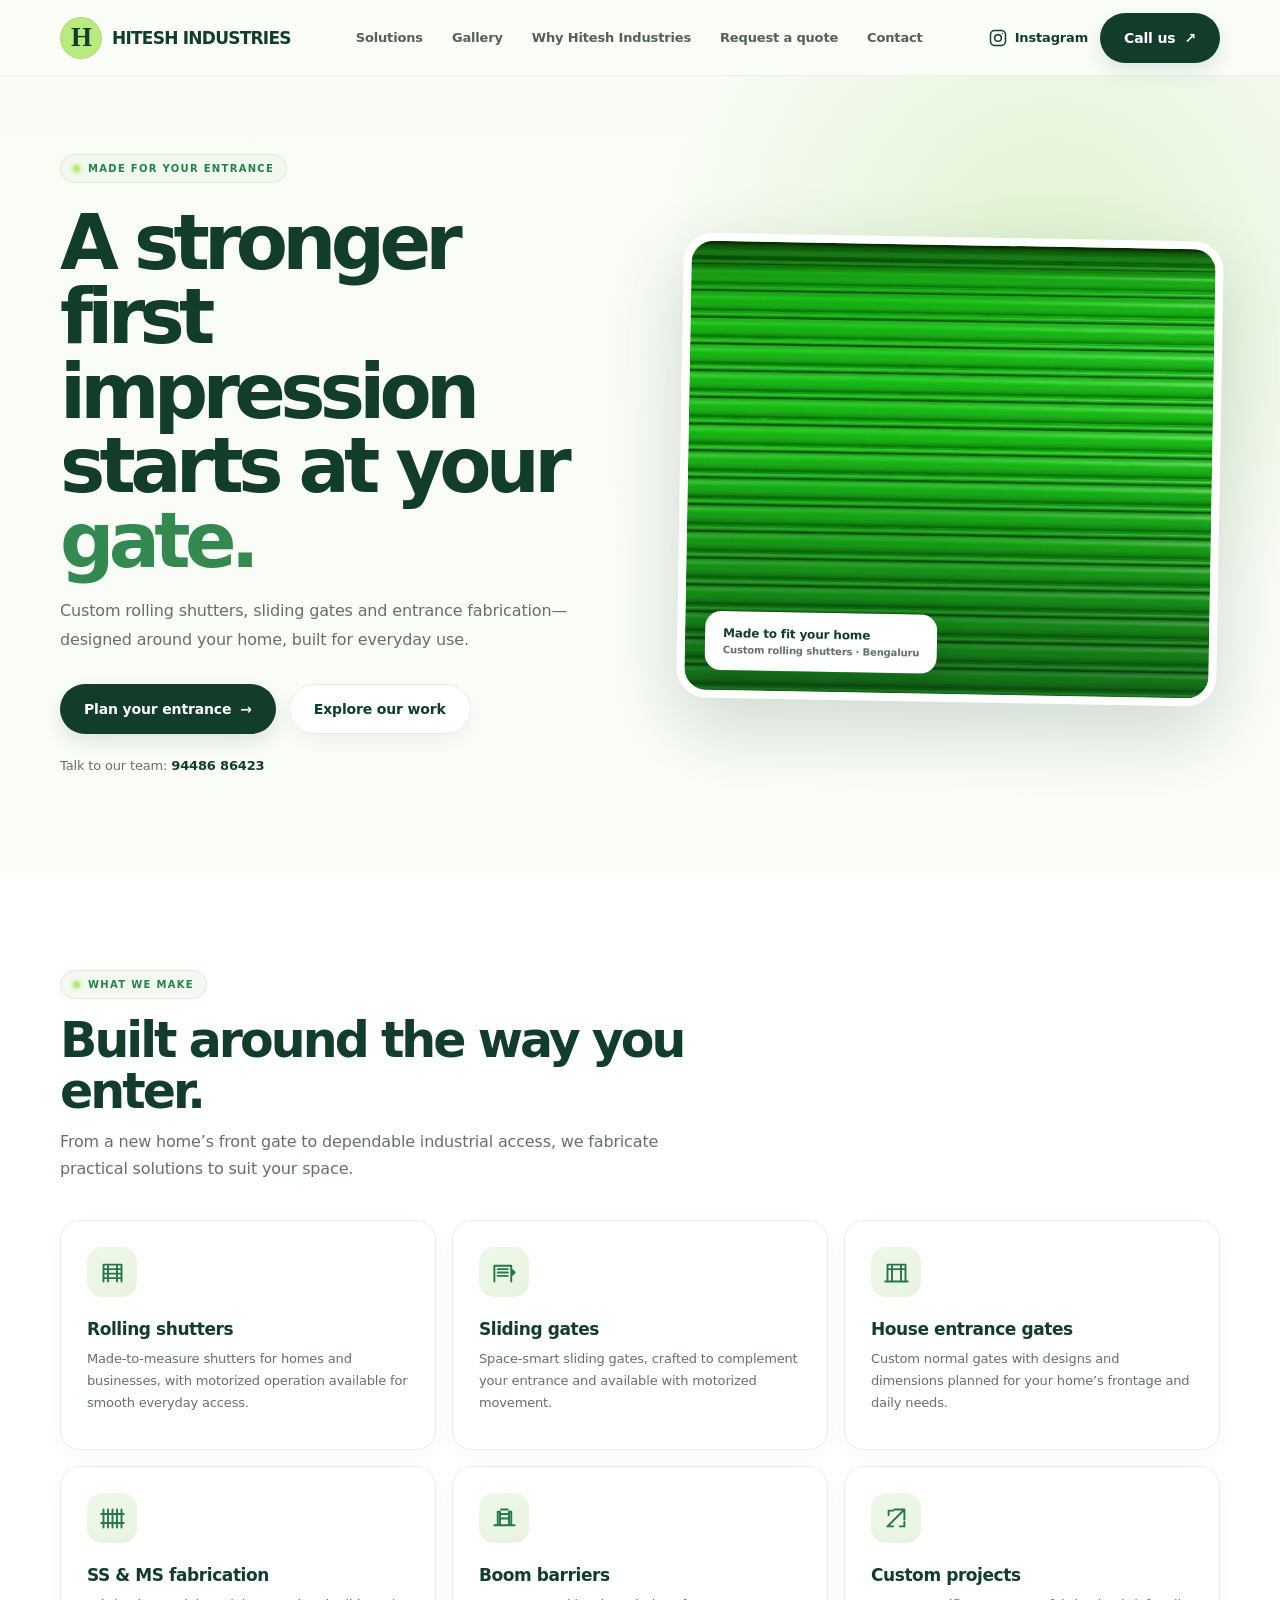
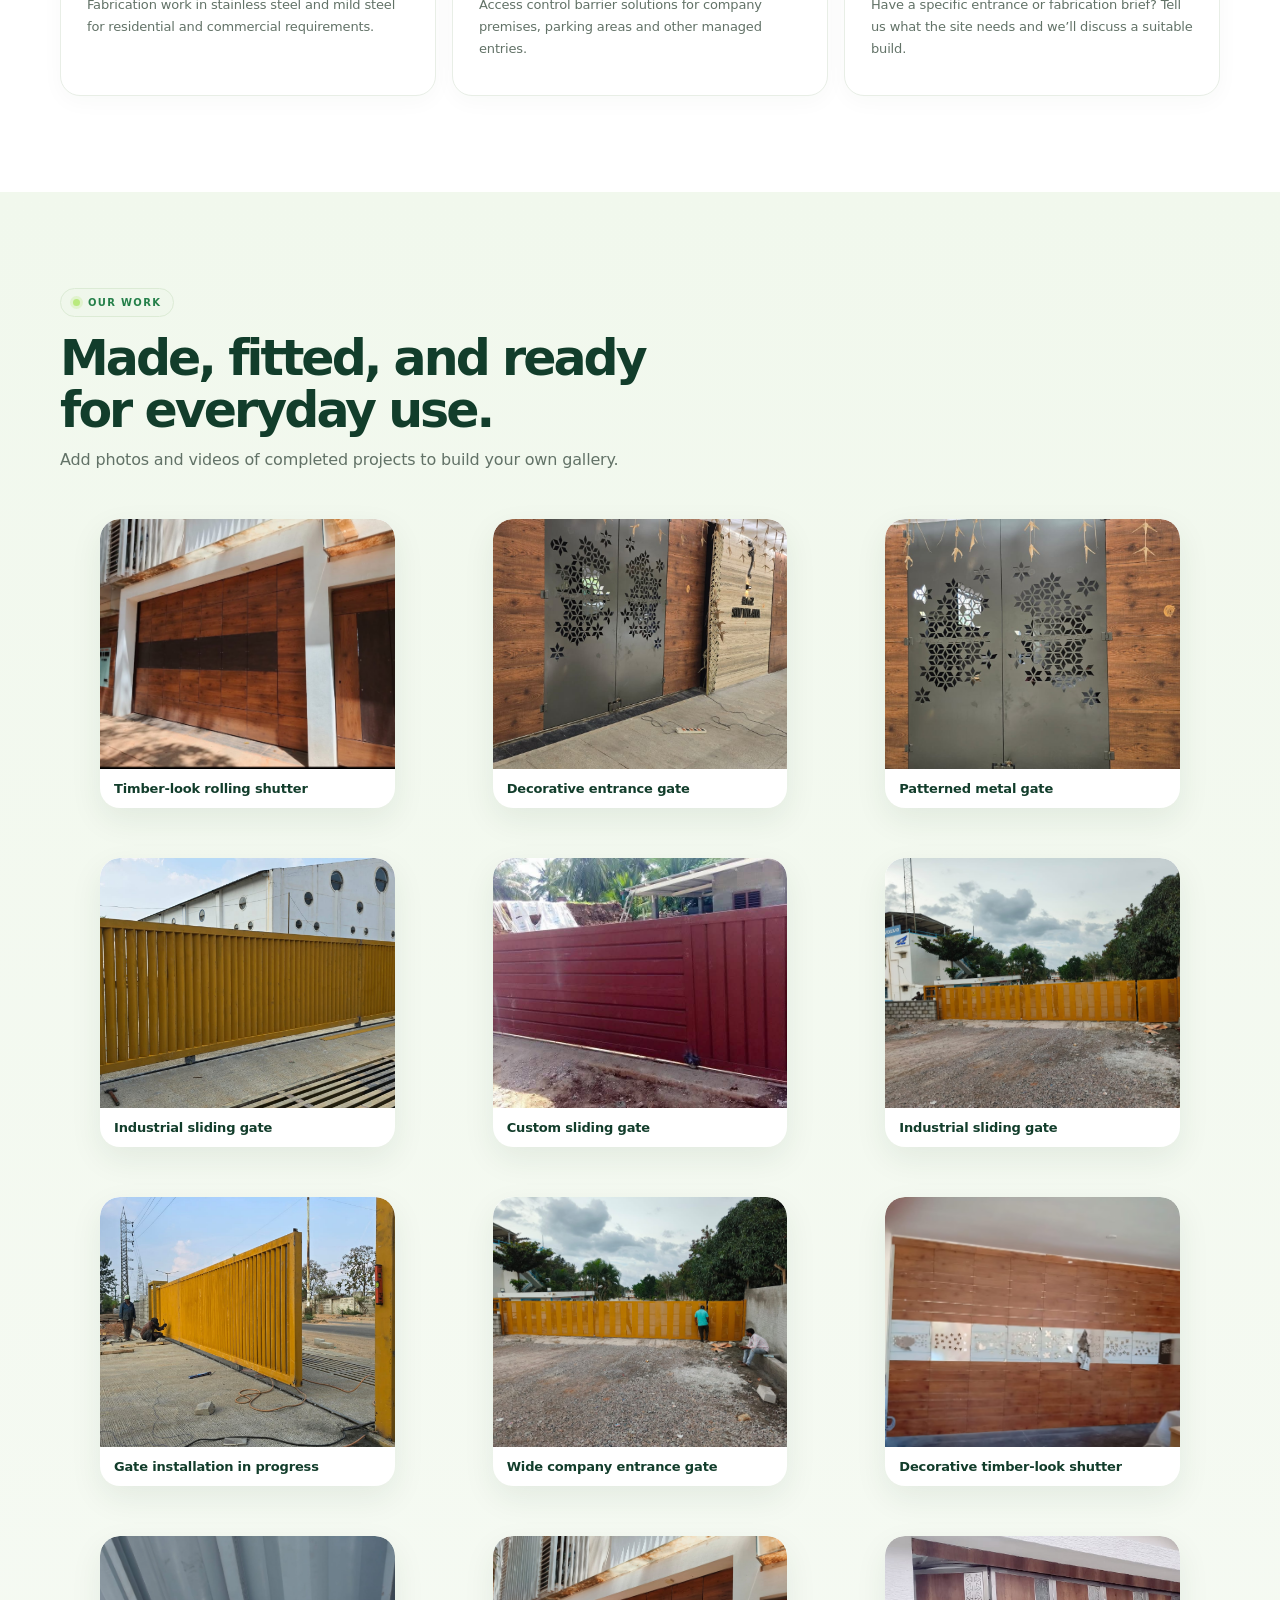
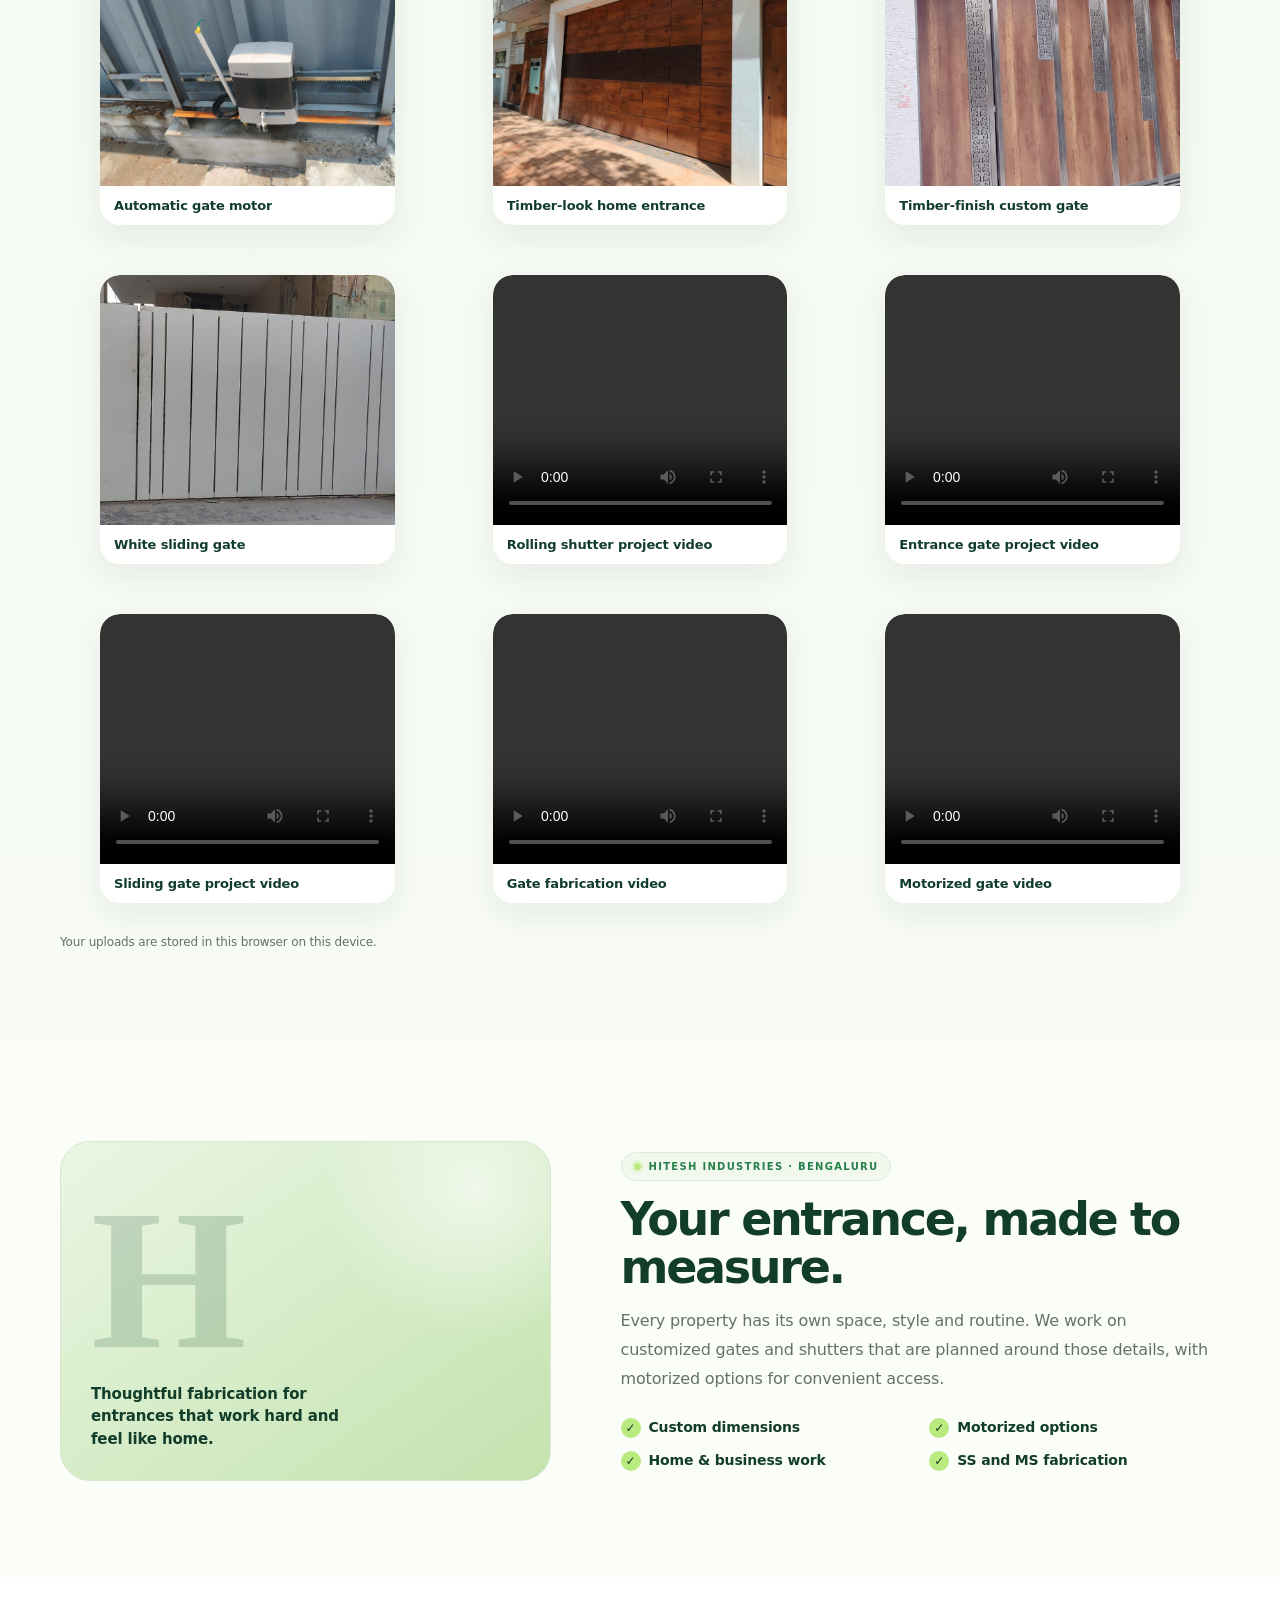
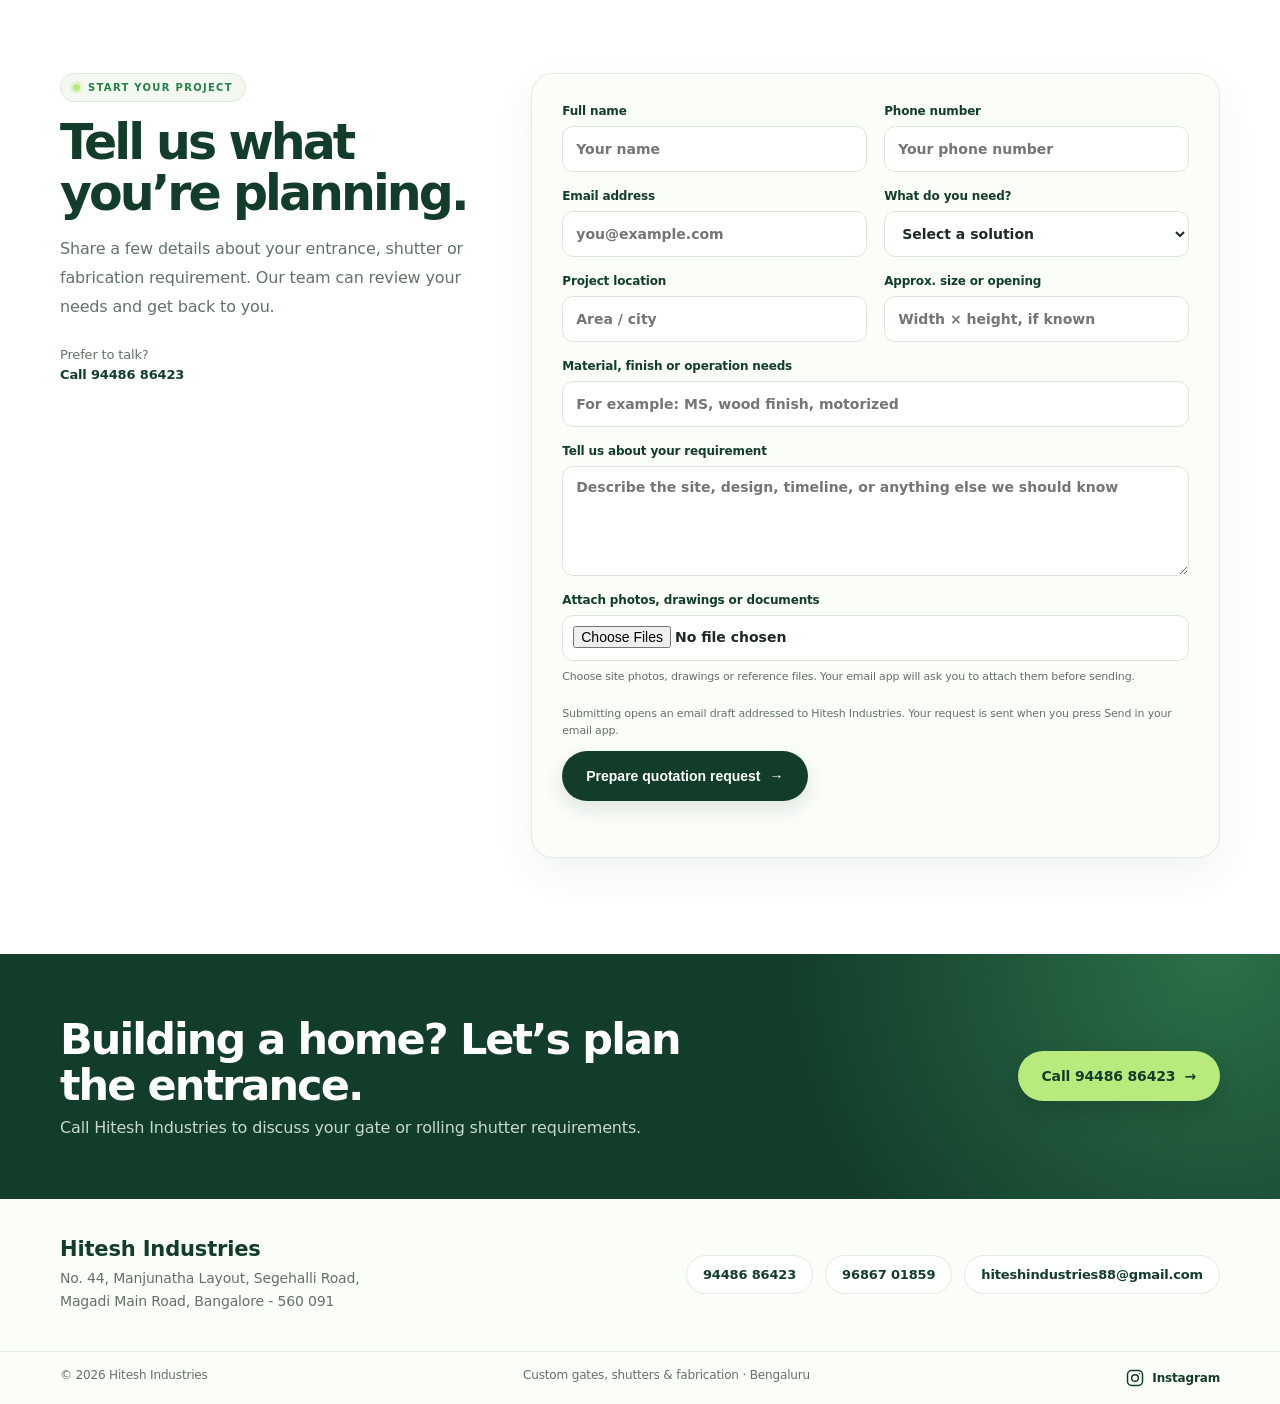
==== index.html @ 5ba2ec22 "Add Instagram links to site header and footer" ====
<!doctype html>
<html lang="en">
<head>
  <meta charset="utf-8">
  <meta name="viewport" content="width=device-width, initial-scale=1">
  <meta name="theme-color" content="#f6fbf5">
  <meta name="description" content="Custom rolling shutters, sliding gates and entrance fabrication by Hitesh Industries, Bengaluru.">
  <title>Hitesh Industries | Gates & Rolling Shutters</title>
  <style>
    :root {
      --forest: #174b34;
      --green: #2f8a50;
      --lime: #b7e878;
      --pale: #edf7e9;
      --paper: #f8fbf6;
      --ink: #1d2a22;
      --muted: #647267;
      --line: #dce8da;
      --white: #fff;
      --radius: 22px;
      --shadow: 0 22px 60px rgb(25 67 43 / 11%);
    }
    * { box-sizing: border-box; }
    html { scroll-behavior: smooth; }
    body { margin: 0; background: var(--paper); color: var(--ink); font-family: Inter, ui-sans-serif, system-ui, -apple-system, "Segoe UI", sans-serif; }
    a { color: inherit; text-decoration: none; }
    .wrap { width: min(1160px, calc(100% - 48px)); margin-inline: auto; }
    .topbar { height: 82px; display: flex; align-items: center; border-bottom: 1px solid rgb(23 75 52 / 8%); background: rgb(248 251 246 / 90%); }
    .nav { display: flex; align-items: center; justify-content: space-between; gap: 28px; }
    .brand { display: inline-flex; align-items: center; gap: 11px; font-weight: 800; letter-spacing: -.04em; color: var(--forest); font-size: 19px; }
    .brand-mark { display: grid; place-items: center; height: 40px; width: 40px; border-radius: 50%; background: var(--lime); color: var(--forest); font: 700 27px Georgia, serif; }
    .navlinks { display: flex; align-items: center; gap: 32px; color: #536157; font-size: 14px; font-weight: 600; }
    .navlinks a:hover { color: var(--green); }
    .nav-actions { display: flex; align-items: center; gap: 12px; flex: 0 0 auto; }
    .social-link { display: inline-flex; align-items: center; gap: 7px; color: var(--forest); font-size: 13px; font-weight: 700; }
    .social-link svg, .footer-social svg { width: 20px; height: 20px; fill: none; stroke: currentColor; stroke-width: 1.8; stroke-linecap: round; stroke-linejoin: round; }
    .social-link .social-dot, .footer-social .social-dot { fill: currentColor; stroke: none; }
    .footer-social { display: flex; align-items: center; gap: 15px; }
    .footer-social a { display: inline-flex; align-items: center; gap: 7px; color: var(--forest); font-weight: 700; }
    .button { display: inline-flex; min-height: 48px; align-items: center; justify-content: center; gap: 9px; border-radius: 999px; padding: 0 22px; background: var(--forest); color: #fff; font-size: 14px; font-weight: 700; transition: transform .2s, background .2s; }
    .button:hover { transform: translateY(-2px); background: var(--green); }
    .button.light { background: #fff; color: var(--forest); box-shadow: 0 8px 24px rgb(18 58 37 / 10%); }
    .hero { position: relative; overflow: hidden; padding: 74px 0 82px; background: radial-gradient(ellipse at 80% 35%, #e6f4d9 0, transparent 36%), var(--paper); }
    .hero-grid { display: grid; grid-template-columns: 1.02fr .98fr; align-items: center; gap: 45px; }
    .eyebrow { display: inline-flex; align-items: center; gap: 8px; color: var(--green); font-size: 12px; font-weight: 800; letter-spacing: .14em; text-transform: uppercase; }
    .eyebrow::before { content: ""; width: 22px; height: 2px; background: var(--lime); }
    h1 { margin: 20px 0 19px; max-width: 620px; font-size: clamp(42px, 5.5vw, 70px); line-height: .99; letter-spacing: -.065em; color: var(--forest); }
    h1 em { color: var(--green); font-style: normal; }
    .intro { margin: 0; max-width: 540px; color: var(--muted); font-size: 17px; line-height: 1.75; }
    .hero-actions { display: flex; align-items: center; gap: 13px; margin-top: 29px; flex-wrap: wrap; }
    .phone-note { color: var(--muted); font-size: 13px; margin-top: 24px; }
    .phone-note strong { color: var(--forest); }
    .hero-art { position: relative; min-height: 420px; border-radius: 34px; overflow: hidden; background: #dcefd0; box-shadow: var(--shadow); isolation: isolate; }
    .hero-art img { position: absolute; inset: 0; width: 100%; height: 100%; object-fit: cover; }
    .hero-art::after { content: ""; position: absolute; inset: 45% 0 0; background: linear-gradient(transparent, rgb(15 45 25 / 52%)); }
    .art-sky { position: absolute; inset: 0; background: linear-gradient(155deg, #e8f5df 0 48%, #c7e3b6 48% 100%); }
    .sun { position: absolute; top: 42px; right: 58px; width: 77px; height: 77px; border-radius: 50%; background: #c9eb8c; }
    .house { position: absolute; z-index: 1; width: 57%; height: 58%; right: 12%; bottom: 23%; background: #fffdf8; clip-path: polygon(50% 0, 100% 34%, 100% 100%, 0 100%, 0 34%); filter: drop-shadow(0 12px 8px rgb(45 78 49 / 10%)); }
    .house::before { content: ""; position: absolute; width: 25%; height: 62%; left: 38%; bottom: 0; background: #e9efe5; border-radius: 70px 70px 0 0; }
    .window { position: absolute; top: 43%; width: 14%; height: 18%; border: 5px solid #d5e7cf; background: #eef7e9; }
    .window.one { left: 13%; } .window.two { right: 13%; }
    .drive { position: absolute; z-index: 0; width: 100%; height: 36%; bottom: 0; background: linear-gradient(165deg, #abcda0, #8eb681); clip-path: polygon(32% 0, 71% 0, 100% 100%, 0 100%); }
    .gate { position: absolute; z-index: 2; left: 7%; right: 7%; bottom: 11%; height: 28%; border: 7px solid #315c43; border-bottom: 0; background: repeating-linear-gradient(90deg, #466f53 0 6px, #b8d1ad 6px 13px); box-shadow: 0 12px 22px rgb(29 63 38 / 20%); }
    .gate::before { content: ""; position: absolute; left: 48%; top: -7px; height: calc(100% + 7px); width: 5px; background: #315c43; }
    .gate-label { position: absolute; z-index: 3; left: 22px; bottom: 20px; border-radius: 15px; padding: 13px 17px; background: #fff; color: var(--forest); font-size: 12px; font-weight: 800; box-shadow: 0 8px 26px rgb(22 62 39 / 12%); }
    .gate-label span { display: block; color: var(--muted); font-size: 10px; font-weight: 600; margin-top: 4px; }
    .section { padding: 84px 0; }
    .section-heading { max-width: 650px; margin-bottom: 34px; }
    .section-heading h2 { margin: 13px 0 10px; color: var(--forest); font-size: clamp(31px, 4vw, 46px); line-height: 1.05; letter-spacing: -.05em; }
    .section-heading p { margin: 0; color: var(--muted); line-height: 1.7; }
    .services { background: #fff; }
    .cards { display: grid; grid-template-columns: repeat(3, 1fr); gap: 18px; }
    .card { border: 1px solid var(--line); border-radius: var(--radius); padding: 25px; background: #fff; transition: transform .2s, box-shadow .2s; }
.card:hover { transform: translateY(-5px); box-shadow: var(--shadow); }
    .card-icon { display: grid; place-items: center; width: 53px; height: 53px; border-radius: 17px; margin-bottom: 19px; color: var(--forest); background: var(--pale); }
    .card-icon svg { width: 27px; height: 27px; stroke: currentColor; fill: none; stroke-width: 1.7; stroke-linecap: round; stroke-linejoin: round; }
    .card h3 { margin: 0 0 9px; color: var(--forest); font-size: 19px; letter-spacing: -.025em; }
    .card p { margin: 0; color: var(--muted); font-size: 14px; line-height: 1.7; }
    .gallery-section { background: #f2f8ef; }
    .gallery-heading { display: flex; justify-content: space-between; align-items: end; gap: 25px; }
    .gallery-heading .section-heading { margin-bottom: 30px; }
    .upload-box[hidden] { display: none; }
    .upload-box { display: flex; flex-direction: column; align-items: flex-start; gap: 9px; padding-bottom: 30px; flex: 0 0 auto; }
    .upload-note, .gallery-storage-note { color: var(--muted); font-size: 12px; }
    .gallery-grid { display: grid; grid-template-columns: repeat(3, 1fr); gap: 18px; }
    .gallery-item { position: relative; overflow: hidden; min-height: 220px; border: 1px solid var(--line); border-radius: 18px; background: #fff; box-shadow: 0 9px 26px rgb(25 67 43 / 6%); }
    .gallery-item img, .gallery-item video { display: block; width: 100%; height: 250px; object-fit: cover; background: #e6eee2; }
    .gallery-item figcaption { display: flex; justify-content: space-between; align-items: center; gap: 10px; padding: 12px 14px; color: var(--forest); font-size: 13px; font-weight: 650; }
    .gallery-item figcaption span { overflow: hidden; text-overflow: ellipsis; white-space: nowrap; }
    .gallery-remove { flex: 0 0 auto; border: 0; border-radius: 999px; padding: 7px 10px; background: var(--pale); color: var(--forest); cursor: pointer; font: inherit; font-size: 11px; }
    .gallery-empty[hidden] { display: none; }
    .gallery-empty { grid-column: 1 / -1; display: grid; place-items: center; min-height: 160px; padding: 20px; border: 1px dashed #b8cfb3; border-radius: 18px; color: var(--muted); text-align: center; }
    .gallery-storage-note { margin: 16px 0 0; }
    .about { display: grid; grid-template-columns: .9fr 1.1fr; gap: 70px; align-items: center; }
    .about-panel { min-height: 310px; display: flex; flex-direction: column; justify-content: flex-end; padding: 30px; border-radius: 30px; background: linear-gradient(145deg, #dff0d4, #b6d995); }
    .about-panel .big-h { color: rgb(23 75 52 / 18%); font: 700 180px/.75 Georgia, serif; letter-spacing: -.1em; }
    .about-panel p { margin: 28px 0 0; max-width: 270px; color: var(--forest); font-size: 15px; font-weight: 700; line-height: 1.5; }
    .about-copy h2 { margin: 14px 0; color: var(--forest); font-size: clamp(32px, 4vw, 46px); line-height: 1.05; letter-spacing: -.05em; }
    .about-copy > p { color: var(--muted); line-height: 1.8; }
    .checks { display: grid; grid-template-columns: 1fr 1fr; gap: 13px 18px; padding: 0; margin: 24px 0 0; list-style: none; color: var(--forest); font-size: 14px; font-weight: 650; }
    .checks li::before { content: "✓"; display: inline-grid; place-items: center; width: 20px; height: 20px; margin-right: 8px; border-radius: 50%; background: var(--lime); font-size: 12px; }
    .cta { padding: 62px 0; background: var(--forest); color: #fff; }
    .cta-inner { display: flex; justify-content: space-between; align-items: center; gap: 24px; }
    .cta h2 { max-width: 650px; margin: 0 0 9px; font-size: clamp(29px, 4vw, 43px); line-height: 1.08; letter-spacing: -.045em; }
    .cta p { margin: 0; color: #c7d9cc; }
    .cta .button { color: var(--forest); background: var(--lime); flex: 0 0 auto; }
    .contact { display: flex; flex-wrap: wrap; align-items: center; justify-content: space-between; gap: 25px; padding: 38px 0; }
    .contact h2 { margin: 0 0 6px; color: var(--forest); font-size: 21px; }
    .contact p { margin: 0; color: var(--muted); font-size: 14px; line-height: 1.65; }
    .contact-links { display: flex; gap: 12px; flex-wrap: wrap; }
    .contact-links a { color: var(--forest); border: 1px solid var(--line); border-radius: 999px; padding: 11px 16px; font-size: 13px; font-weight: 700; background: #fff; }
    footer { padding: 16px 0; border-top: 1px solid var(--line); color: var(--muted); font-size: 12px; }
    footer .wrap { display: flex; justify-content: space-between; gap: 15px; flex-wrap: wrap; }
    @media (max-width: 800px) {
      .navlinks { display: none; }
      .hero { padding: 55px 0 62px; }
      .hero-grid, .about { grid-template-columns: 1fr; }
      .hero-grid { gap: 35px; }
      .hero-art { min-height: 380px; }
      .about { gap: 35px; }
      .cards { grid-template-columns: repeat(2, 1fr); }
      .gallery-heading { align-items: flex-start; flex-direction: column; gap: 0; }
      .upload-box { padding-bottom: 25px; }
      .gallery-grid { grid-template-columns: repeat(2, 1fr); }
      .gallery-item img, .gallery-item video { height: 210px; }
    }
    @media (max-width: 560px) {
      .wrap { width: min(100% - 32px, 1160px); }
      .topbar { height: 70px; }
      .brand { font-size: 16px; }
      .brand-mark { width: 36px; height: 36px; }
      .topbar .button { min-height: 41px; padding: 0 15px; font-size: 12px; }
      .nav-actions { gap: 10px; }
      .social-link span { display: none; }
      .social-link svg { width: 22px; height: 22px; }
      .hero { padding: 43px 0 50px; }
      h1 { font-size: clamp(42px, 13vw, 61px); }
      .intro { font-size: 15px; }
      .hero-art { min-height: 300px; border-radius: 24px; }
      .house { width: 66%; right: 8%; }
      .gate { left: 5%; right: 5%; }
      .section { padding: 62px 0; }
      .cards { grid-template-columns: 1fr; }
      .gallery-grid { grid-template-columns: 1fr; }
      .gallery-item img, .gallery-item video { height: 230px; }
      .upload-box .button { font-size: 13px; }
      .card { padding: 22px; }
      .about-panel { min-height: 245px; }
      .about-panel .big-h { font-size: 145px; }
      .checks { grid-template-columns: 1fr; }
      .cta { padding: 48px 0; }
      .cta-inner { align-items: flex-start; flex-direction: column; }
      .contact { align-items: flex-start; flex-direction: column; }
    }
    /* Refined modern finish */
    :root { --forest: #123d2b; --green: #25804a; --lime: #b9ea7d; --pale: #eff7eb; --paper: #fbfdf9; --muted: #627267; --line: #e2ebe0; --radius: 24px; --shadow: 0 24px 70px rgb(18 61 43 / 14%); }
    body { letter-spacing: -.01em; }
    .topbar { position: sticky; top: 0; z-index: 20; height: 76px; border-bottom-color: rgb(23 75 52 / 7%); background: rgb(251 253 249 / 86%); backdrop-filter: blur(18px); }
    .brand { gap: 10px; font-size: 17px; letter-spacing: -.045em; }
    .brand-mark { width: 42px; height: 42px; box-shadow: inset 0 0 0 1px rgb(18 61 43 / 7%); }
    .navlinks { gap: 29px; font-size: 13px; }
    .navlinks a { transition: color .2s ease; }
    .nav-actions { display: flex; align-items: center; gap: 12px; flex: 0 0 auto; }
    .social-link { display: inline-flex; align-items: center; gap: 7px; color: var(--forest); font-size: 13px; font-weight: 700; }
    .social-link svg, .footer-social svg { width: 20px; height: 20px; fill: none; stroke: currentColor; stroke-width: 1.8; stroke-linecap: round; stroke-linejoin: round; }
    .social-link .social-dot, .footer-social .social-dot { fill: currentColor; stroke: none; }
    .footer-social { display: flex; align-items: center; gap: 15px; }
    .footer-social a { display: inline-flex; align-items: center; gap: 7px; color: var(--forest); font-weight: 700; }
    .button { min-height: 50px; padding-inline: 24px; box-shadow: 0 8px 20px rgb(18 61 43 / 12%); transition: transform .22s ease, background .22s ease, box-shadow .22s ease; }
    .button:hover { transform: translateY(-2px); box-shadow: 0 13px 25px rgb(18 61 43 / 17%); }
    .button.light { border: 1px solid #e6eee3; box-shadow: 0 8px 20px rgb(18 61 43 / 5%); }
    .hero { padding: 78px 0 88px; background: radial-gradient(circle at 82% 24%, rgb(205 235 180 / 56%), transparent 32%), linear-gradient(180deg,#f8fcf5 0%,#fbfdf9 100%); }
    .hero-grid { gap: 58px; }
    .eyebrow { padding: 8px 12px; border: 1px solid #dcebd5; border-radius: 999px; background: rgb(239 247 235 / 75%); font-size: 10px; letter-spacing: .13em; }
    .eyebrow::before { width: 7px; height: 7px; border-radius: 50%; box-shadow: 0 0 0 3px rgb(185 234 125 / 27%); }
    h1 { margin-top: 23px; font-size: clamp(48px, 6vw, 76px); line-height: .98; letter-spacing: -.075em; }
    h1 em { color: #33894f; }
    .intro { font-size: 16px; line-height: 1.8; }
    .hero-art { min-height: 465px; border: 8px solid #fff; border-radius: 30px; box-shadow: 0 28px 75px rgb(27 67 41 / 19%); transform: rotate(1deg); }
    .hero-art img { transition: transform .8s cubic-bezier(.2,.7,.2,1); }
    .hero-art:hover img { transform: scale(1.045); }
    .gate-label { left: 20px; bottom: 20px; border: 1px solid rgb(255 255 255 / 65%); border-radius: 16px; padding: 14px 17px; box-shadow: 0 12px 35px rgb(15 45 25 / 20%); }
    .section { padding: 96px 0; }
    .section-heading { margin-bottom: 38px; }
    .section-heading h2 { margin-top: 16px; font-size: clamp(34px, 4vw, 49px); letter-spacing: -.06em; }
    .services { background: #fff; }
    .cards { gap: 16px; }
    .card { position: relative; display: block; min-height: 230px; padding: 26px; border-color: #e8eee6; border-radius: 20px; box-shadow: 0 6px 22px rgb(21 59 37 / 3%); }
    .card::after { content: "↗"; position: absolute; top: 25px; right: 25px; display: grid; place-items: center; width: 32px; height: 32px; border-radius: 50%; color: var(--forest); background: var(--pale); font-size: 15px; opacity: 0; transform: translate(-4px,4px); transition: .2s ease; }
.card:hover { border-color: #c6dfbd; transform: translateY(-6px); box-shadow: 0 18px 36px rgb(21 59 37 / 9%); }
    .card:hover::after { opacity: 1; transform: translate(0,0); }
    .card-icon { width: 50px; height: 50px; border-radius: 15px; color: #247748; background: linear-gradient(145deg,#eff8e9,#e7f3df); }
    .card h3 { margin-top: 22px; font-size: 17px; }
    .card p { font-size: 13px; }
    .gallery-section { background: linear-gradient(180deg,#f1f8ed,#f8fbf6); }
    .gallery-item { border: 0; border-radius: 20px; box-shadow: 0 12px 32px rgb(21 59 37 / 8%); }
    .gallery-item img, .gallery-item video { border-radius: 20px 20px 0 0; }
    .gallery-empty { background: rgb(255 255 255 / 55%); }
    .about-panel { overflow: hidden; position: relative; min-height: 340px; border: 1px solid #d8e8cf; background: radial-gradient(circle at 85% 14%,rgb(255 255 255 / 60%),transparent 30%),linear-gradient(145deg,#eaf6e3,#c3e3ae); }
    .about-panel .big-h { font-size: 200px; }
    .cta { background: radial-gradient(circle at 95% 0%,#2c7048 0,transparent 35%),var(--forest); }
    .cta .button { box-shadow: 0 10px 26px rgb(0 0 0 / 16%); }
    .contact-links a { transition: border-color .2s ease, transform .2s ease; }
    .contact-links a:hover { border-color: #b7d7ac; transform: translateY(-2px); }
    @media (max-width: 800px) { .hero { padding: 62px 0 72px; } .hero-art { min-height: 400px; } }
    @media (max-width: 560px) { .topbar { height: 66px; } .brand { font-size: 14px; } .brand-mark { width: 36px; height: 36px; } .hero { padding: 45px 0 54px; } .hero-grid { gap: 30px; } h1 { font-size: clamp(44px, 13vw, 62px); } .hero-art { min-height: 290px; border-width: 5px; border-radius: 22px; } .section { padding: 68px 0; } .card { min-height: 0; padding: 23px; } .card h3 { margin-top: 17px; } .about-panel { min-height: 255px; } }
    .quote-section { background: #fff; }
    .quote-layout { display: grid; grid-template-columns: .75fr 1.25fr; align-items: start; gap: 58px; }
    .quote-intro { position: sticky; top: 105px; }
    .quote-intro h2 { margin: 16px 0; color: var(--forest); font-size: clamp(34px,4vw,49px); line-height: 1.03; letter-spacing: -.06em; }
    .quote-intro > p { color: var(--muted); line-height: 1.8; }
    .quote-contact { display: flex; flex-direction: column; gap: 5px; margin-top: 25px; color: var(--muted); font-size: 13px; }
    .quote-contact a { color: var(--forest); font-weight: 750; }
    .quote-form { padding: 30px; border: 1px solid var(--line); border-radius: 22px; background: var(--paper); box-shadow: 0 15px 40px rgb(18 61 43 / 6%); }
    .form-grid { display: grid; grid-template-columns: 1fr 1fr; gap: 17px; }
    .form-grid label { display: flex; flex-direction: column; gap: 8px; color: var(--forest); font-size: 12px; font-weight: 750; }
    .form-grid .wide { grid-column: 1 / -1; }
    .form-grid input, .form-grid select, .form-grid textarea { width: 100%; min-height: 46px; padding: 12px 13px; border: 1px solid #dce7d9; border-radius: 11px; outline: none; background: #fff; color: var(--ink); font: inherit; font-size: 14px; }
    .form-grid textarea { min-height: 110px; resize: vertical; }
    .form-grid input:focus, .form-grid select:focus, .form-grid textarea:focus { border-color: var(--green); box-shadow: 0 0 0 3px rgb(47 138 80 / 12%); }
    .upload-field input { padding: 10px; background: #fff; }
    .file-help { color: var(--muted); font-size: 11px; line-height: 1.5; font-weight: 500; }
    .file-list { color: var(--forest); font-size: 12px; font-weight: 600; }
    .quote-disclaimer, .quote-status { color: var(--muted); font-size: 11px; line-height: 1.6; }
    .quote-form > .button { border: 0; cursor: pointer; }
    .quote-status { min-height: 16px; margin: 10px 0 0; }
    @media (max-width: 800px) { .quote-layout { grid-template-columns: 1fr; gap: 28px; } .quote-intro { position: static; } }
    @media (max-width: 560px) { .quote-form { padding: 21px; } .form-grid { grid-template-columns: 1fr; } .form-grid .wide { grid-column: auto; } }
  </style>
</head>
<body>
  <header class="topbar">
    <nav class="nav wrap" aria-label="Main navigation">
      <a class="brand" href="#home"><span class="brand-mark">H</span><span>HITESH INDUSTRIES</span></a>
      <div class="navlinks"><a href="#solutions">Solutions</a><a href="#gallery">Gallery</a><a href="#about">Why Hitesh Industries</a><a href="#quote">Request a quote</a><a href="#contact">Contact</a></div>
      <div class="nav-actions">
        <a class="social-link" href="https://www.instagram.com/shankar.murthy.1980/" target="_blank" rel="noopener noreferrer" aria-label="Visit Hitesh Industries on Instagram"><svg viewBox="0 0 24 24" aria-hidden="true"><rect x="3" y="3" width="18" height="18" rx="5"></rect><circle cx="12" cy="12" r="4"></circle><circle cx="17.5" cy="6.5" r=".8" class="social-dot"></circle></svg><span>Instagram</span></a>
        <a class="button" href="tel:+919448686423">Call us <span aria-hidden="true">↗</span></a>
      </div>
    </nav>
  </header>

  <main>
    <section class="hero" id="home">
      <div class="hero-grid wrap">
        <div>
          <div class="eyebrow">Made for your entrance</div>
          <h1>A stronger first impression starts at your <em>gate.</em></h1>
          <p class="intro">Custom rolling shutters, sliding gates and entrance fabrication—designed around your home, built for everyday use.</p>
          <div class="hero-actions"><a class="button" href="#contact">Plan your entrance <span aria-hidden="true">→</span></a><a class="button light" href="#solutions">Explore our work</a></div>
          <p class="phone-note">Talk to our team: <strong>94486 86423</strong></p>
        </div>
        <div class="hero-art">
          <img src="images/green-rolling-shutter.jpg" alt="Green custom rolling shutter by Hitesh Industries">
          <div class="gate-label">Made to fit your home<span>Custom rolling shutters · Bengaluru</span></div>
        </div>
      </div>
    </section>

    <section class="section services" id="solutions">
      <div class="wrap">
        <div class="section-heading"><div class="eyebrow">What we make</div><h2>Built around the way you enter.</h2><p>From a new home’s front gate to dependable industrial access, we fabricate practical solutions to suit your space.</p></div>
        <div class="cards">
          <a class="card" href="solutions/rolling-shutters.html"><div class="card-icon"><svg viewBox="0 0 24 24"><path d="M4 20V5h16v15M4 9h16M4 13h16M4 17h16M8 5v15M16 5v15"/></svg></div><h3>Rolling shutters</h3><p>Made-to-measure shutters for homes and businesses, with motorized operation available for smooth everyday access.</p></a>
          <a class="card" href="solutions/sliding-gates.html"><div class="card-icon"><svg viewBox="0 0 24 24"><path d="M3 20V6h15v14M6 9h9M6 12h9M6 15h9M18 12h3m-2-2 2 2-2 2"/></svg></div><h3>Sliding gates</h3><p>Space-smart sliding gates, crafted to complement your entrance and available with motorized movement.</p></a>
          <a class="card" href="solutions/house-entrance-gates.html"><div class="card-icon"><svg viewBox="0 0 24 24"><path d="M4 20V5h16v15M4 9h16M8 5v15m8-15v15M2 20h20"/></svg></div><h3>House entrance gates</h3><p>Custom normal gates with designs and dimensions planned for your home’s frontage and daily needs.</p></a>
          <a class="card" href="solutions/ss-ms-fabrication.html"><div class="card-icon"><svg viewBox="0 0 24 24"><path d="M4 20V4m4 16V4m4 16V4m4 16V4m4 16V4M2 8h20M2 16h20"/></svg></div><h3>SS &amp; MS fabrication</h3><p>Fabrication work in stainless steel and mild steel for residential and commercial requirements.</p></a>
          <a class="card" href="solutions/boom-barriers.html"><div class="card-icon"><svg viewBox="0 0 24 24"><path d="M3 18h18M6 18V6h2v12m8 0V6h2v12M8 8h8M8 12h8m-7-8h6"/></svg></div><h3>Boom barriers</h3><p>Access control barrier solutions for company premises, parking areas and other managed entries.</p></a>
          <a class="card" href="solutions/custom-projects.html"><div class="card-icon"><svg viewBox="0 0 24 24"><path d="M4 19 19 4m-9 0h9v9M5 5h4M5 5v4M5 19h4m10-4v4h-4"/></svg></div><h3>Custom projects</h3><p>Have a specific entrance or fabrication brief? Tell us what the site needs and we’ll discuss a suitable build.</p></a>
        </div>
      </div>
    </section>

    <section class="section gallery-section" id="gallery">
      <div class="wrap">
        <div class="gallery-heading">
          <div class="section-heading"><div class="eyebrow">Our work</div><h2>Made, fitted, and ready for everyday use.</h2><p>Add photos and videos of completed projects to build your own gallery.</p></div>
          <div class="upload-box" id="manager-upload" hidden><input id="media-upload" type="file" accept="image/*,video/*" multiple hidden><button class="button" id="upload-trigger" type="button">＋ Add photos or videos</button><span class="upload-note">Choose images or videos from this device</span></div>
        </div>
        <div class="gallery-grid" id="gallery-grid" aria-live="polite">
          <figure class="gallery-item gallery-static"><img src="images/projects/timber-look-rolling-shutter.jpeg" alt="Timber-look rolling shutter at a residential entrance" loading="lazy"><figcaption><span>Timber-look rolling shutter</span></figcaption></figure>
          <figure class="gallery-item gallery-static"><img src="images/projects/decorative-entrance-gate.jpeg" alt="Custom decorative metal entrance gate" loading="lazy"><figcaption><span>Decorative entrance gate</span></figcaption></figure>
          <figure class="gallery-item gallery-static"><img src="images/projects/patterned-metal-gate.jpeg" alt="Custom patterned metal gate with geometric cut-outs" loading="lazy"><figcaption><span>Patterned metal gate</span></figcaption></figure>
          <figure class="gallery-item gallery-static"><img src="images/projects/industrial-sliding-gate.jpeg" alt="Large industrial sliding gate" loading="lazy"><figcaption><span>Industrial sliding gate</span></figcaption></figure>
          <figure class="gallery-item gallery-static"><img src="images/projects/burgundy-sliding-gate.jpeg" alt="Burgundy custom sliding entrance gate" loading="lazy"><figcaption><span>Custom sliding gate</span></figcaption></figure>
          <figure class="gallery-item gallery-static"><img src="images/projects/orange-gate-site.jpeg" alt="Orange industrial sliding gate at a commercial entrance" loading="lazy"><figcaption><span>Industrial sliding gate</span></figcaption></figure>
          <figure class="gallery-item gallery-static"><img src="images/projects/orange-gate-install.jpeg" alt="Orange sliding gate during installation" loading="lazy"><figcaption><span>Gate installation in progress</span></figcaption></figure>
          <figure class="gallery-item gallery-static"><img src="images/projects/orange-gate-wide.jpeg" alt="Wide orange sliding gate at a company entrance" loading="lazy"><figcaption><span>Wide company entrance gate</span></figcaption></figure>
          <figure class="gallery-item gallery-static"><img src="images/projects/timber-shutter-interior.jpeg" alt="Timber-look shutter with decorative panels" loading="lazy"><figcaption><span>Decorative timber-look shutter</span></figcaption></figure>
          <figure class="gallery-item gallery-static"><img src="images/projects/sliding-gate-motor.jpeg" alt="Automatic motor fitted to a sliding gate" loading="lazy"><figcaption><span>Automatic gate motor</span></figcaption></figure>
          <figure class="gallery-item gallery-static"><img src="images/projects/timber-shutter-exterior.jpeg" alt="Timber-look entrance shutter at a home" loading="lazy"><figcaption><span>Timber-look home entrance</span></figcaption></figure>
          <figure class="gallery-item gallery-static"><img src="images/projects/timber-pattern-gate.jpeg" alt="Timber-finish sliding gate with patterned steel details" loading="lazy"><figcaption><span>Timber-finish custom gate</span></figcaption></figure>
          <figure class="gallery-item gallery-static"><img src="images/projects/white-sliding-gate.jpeg" alt="White metal sliding gate at a residential entrance" loading="lazy"><figcaption><span>White sliding gate</span></figcaption></figure>
          <figure class="gallery-item gallery-static"><video controls preload="metadata" playsinline aria-label="Rolling shutter project video"><source src="media/rolling-shutter-showcase.mp4" type="video/mp4">Your browser does not support video playback.</video><figcaption><span>Rolling shutter project video</span></figcaption></figure>
          <figure class="gallery-item gallery-static"><video controls preload="metadata" playsinline aria-label="Entrance gate project video"><source src="media/entrance-gate-showcase.mp4" type="video/mp4">Your browser does not support video playback.</video><figcaption><span>Entrance gate project video</span></figcaption></figure>
          <figure class="gallery-item gallery-static"><video controls preload="metadata" playsinline aria-label="Sliding gate project video"><source src="media/sliding-gate-showcase.mp4" type="video/mp4">Your browser does not support video playback.</video><figcaption><span>Sliding gate project video</span></figcaption></figure>
          <figure class="gallery-item gallery-static"><video controls preload="metadata" playsinline aria-label="Gate fabrication project video"><source src="media/gate-project-showcase.mp4" type="video/mp4">Your browser does not support video playback.</video><figcaption><span>Gate fabrication video</span></figcaption></figure>
          <figure class="gallery-item gallery-static"><video controls preload="metadata" playsinline aria-label="Motorized gate project video"><source src="media/motorized-gate-showcase.mp4" type="video/mp4">Your browser does not support video playback.</video><figcaption><span>Motorized gate video</span></figcaption></figure>          <div class="gallery-empty" id="gallery-empty" hidden>Your project gallery will appear here after you add media.</div>
        </div>
        <p class="gallery-storage-note">Your uploads are stored in this browser on this device.</p>
      </div>
    </section>
    <section class="section" id="about">
      <div class="about wrap">
        <div class="about-panel"><div class="big-h">H</div><p>Thoughtful fabrication for entrances that work hard and feel like home.</p></div>
        <div class="about-copy"><div class="eyebrow">Hitesh Industries · Bengaluru</div><h2>Your entrance, made to measure.</h2><p>Every property has its own space, style and routine. We work on customized gates and shutters that are planned around those details, with motorized options for convenient access.</p><ul class="checks"><li>Custom dimensions</li><li>Motorized options</li><li>Home &amp; business work</li><li>SS and MS fabrication</li></ul></div>
      </div>
    </section>

    <section class="section quote-section" id="quote">
      <div class="wrap quote-layout">
        <div class="quote-intro"><div class="eyebrow">Start your project</div><h2>Tell us what you’re planning.</h2><p>Share a few details about your entrance, shutter or fabrication requirement. Our team can review your needs and get back to you.</p><div class="quote-contact"><span>Prefer to talk?</span><a href="tel:+919448686423">Call 94486 86423</a></div></div>
        <form class="quote-form" id="quote-form">
          <div class="form-grid">
            <label>Full name<input name="name" autocomplete="name" required placeholder="Your name"></label>
            <label>Phone number<input name="phone" type="tel" autocomplete="tel" required placeholder="Your phone number"></label>
            <label>Email address<input name="email" type="email" autocomplete="email" required placeholder="you@example.com"></label>
            <label>What do you need?<select name="project" required><option value="" disabled selected>Select a solution</option><option>Rolling shutter</option><option>Sliding gate</option><option>House entrance gate</option><option>SS / MS fabrication</option><option>Boom barrier</option><option>Other custom project</option></select></label>
            <label>Project location<input name="location" placeholder="Area / city"></label>
            <label>Approx. size or opening<input name="size" placeholder="Width × height, if known"></label>
            <label class="wide">Material, finish or operation needs<input name="specifications" placeholder="For example: MS, wood finish, motorized"></label>
            <label class="wide">Tell us about your requirement<textarea name="details" rows="4" required placeholder="Describe the site, design, timeline, or anything else we should know"></textarea></label>
            <label class="wide upload-field">Attach photos, drawings or documents<input id="quote-files" name="attachments" type="file" multiple accept="image/*,video/*,.pdf,.doc,.docx"><span class="file-help">Choose site photos, drawings or reference files. Your email app will ask you to attach them before sending.</span><span id="quote-file-list" class="file-list" aria-live="polite"></span></label>
          </div>
          <p class="quote-disclaimer">Submitting opens an email draft addressed to Hitesh Industries. Your request is sent when you press Send in your email app.</p>
          <button class="button" type="submit">Prepare quotation request <span aria-hidden="true">→</span></button>
          <p class="quote-status" id="quote-status" aria-live="polite"></p>
        </form>
      </div>
    </section>
    <section class="cta">
      <div class="cta-inner wrap"><div><h2>Building a home? Let’s plan the entrance.</h2><p>Call Hitesh Industries to discuss your gate or rolling shutter requirements.</p></div><a class="button" href="tel:+919448686423">Call 94486 86423 <span aria-hidden="true">→</span></a></div>
    </section>

    <section class="contact wrap" id="contact">
      <div><h2>Hitesh Industries</h2><p>No. 44, Manjunatha Layout, Segehalli Road,<br>Magadi Main Road, Bangalore - 560 091</p></div>
      <div class="contact-links"><a href="tel:+919448686423">94486 86423</a><a href="tel:+919686701859">96867 01859</a><a href="mailto:hiteshindustries88@gmail.com">hiteshindustries88@gmail.com</a></div>
    </section>
  </main>
  <footer><div class="wrap"><span>© <span id="year">2026</span> Hitesh Industries</span><span>Custom gates, shutters &amp; fabrication · Bengaluru</span><div class="footer-social"><a href="https://www.instagram.com/shankar.murthy.1980/" target="_blank" rel="noopener noreferrer" aria-label="Visit Hitesh Industries on Instagram"><svg viewBox="0 0 24 24" aria-hidden="true"><rect x="3" y="3" width="18" height="18" rx="5"></rect><circle cx="12" cy="12" r="4"></circle><circle cx="17.5" cy="6.5" r=".8" class="social-dot"></circle></svg><span>Instagram</span></a></div></div></footer>
  <script>
    (() => {
      const dbName = 'hitesh-industries-gallery';
      const storeName = 'media';
      const input = document.getElementById('media-upload');
      const grid = document.getElementById('gallery-grid');
      const empty = document.getElementById('gallery-empty');
      const trigger = document.getElementById('upload-trigger');
      const managerUpload = document.getElementById('manager-upload');
      managerUpload.hidden = new URLSearchParams(window.location.search).get('manager') !== '1';

      function openDatabase() {
        return new Promise((resolve, reject) => {
          const request = indexedDB.open(dbName, 1);
          request.onupgradeneeded = () => request.result.createObjectStore(storeName, { keyPath: 'id', autoIncrement: true });
          request.onsuccess = () => resolve(request.result);
          request.onerror = () => reject(request.error);
        });
      }
      async function allMedia() {
        const db = await openDatabase();
        return new Promise((resolve, reject) => {
          const request = db.transaction(storeName).objectStore(storeName).getAll();
          request.onsuccess = () => resolve(request.result);
          request.onerror = () => reject(request.error);
        });
      }
      async function saveMedia(file) {
        const db = await openDatabase();
        return new Promise((resolve, reject) => {
          const request = db.transaction(storeName, 'readwrite').objectStore(storeName).add({ name: file.name, type: file.type, blob: file });
          request.onsuccess = () => resolve();
          request.onerror = () => reject(request.error);
        });
      }
      async function removeMedia(id) {
        const db = await openDatabase();
        return new Promise((resolve, reject) => {
          const request = db.transaction(storeName, 'readwrite').objectStore(storeName).delete(id);
          request.onsuccess = () => resolve();
          request.onerror = () => reject(request.error);
        });
      }
      function render(items) {
        grid.querySelectorAll('.gallery-user-item').forEach(item => item.remove());
        empty.hidden = items.length + grid.querySelectorAll('.gallery-static').length > 0;
        items.forEach(item => {
          const figure = document.createElement('figure');
          figure.className = 'gallery-item gallery-user-item';
          const media = document.createElement(item.type.startsWith('video/') ? 'video' : 'img');
          media.src = URL.createObjectURL(item.blob);
          if (media.tagName === 'VIDEO') { media.controls = true; media.preload = 'metadata'; }
          else media.alt = item.name;
          const caption = document.createElement('figcaption');
          const name = document.createElement('span'); name.textContent = item.name;
          const remove = document.createElement('button'); remove.type = 'button'; remove.className = 'gallery-remove'; remove.textContent = 'Remove';
          remove.addEventListener('click', async () => { await removeMedia(item.id); loadGallery(); });
          caption.append(name, remove); figure.append(media, caption); grid.append(figure);
        });
      }
      async function loadGallery() {
        try { render(await allMedia()); }
        catch { empty.hidden = false; empty.textContent = 'Gallery storage is unavailable in this browser. Try opening this page in a current browser.'; }
      }
      trigger.addEventListener('click', () => input.click());
      input.addEventListener('change', async () => {
        const files = Array.from(input.files || []).filter(file => file.type.startsWith('image/') || file.type.startsWith('video/'));
        try { for (const file of files) await saveMedia(file); await loadGallery(); }
        catch { empty.hidden = false; empty.textContent = 'Could not save these files. The browser may not have enough storage space.'; }
        input.value = '';
      });
      loadGallery();
    })();
  </script>
  <script>
    (() => {
      const form = document.getElementById('quote-form');
      const files = document.getElementById('quote-files');
      const list = document.getElementById('quote-file-list');
      const status = document.getElementById('quote-status');
      files.addEventListener('change', () => {
        list.textContent = Array.from(files.files || []).map(file => file.name).join(' · ');
      });
      form.addEventListener('submit', event => {
        event.preventDefault();
        const data = new FormData(form);
        const fields = [
          ['Name', data.get('name')], ['Phone', data.get('phone')], ['Email', data.get('email')],
          ['Project type', data.get('project')], ['Location', data.get('location') || 'Not provided'],
          ['Approx. size', data.get('size') || 'Not provided'], ['Material / operation', data.get('specifications') || 'Not provided'],
          ['Requirements', data.get('details')], ['Selected files', Array.from(files.files || []).map(file => file.name).join(', ') || 'None']
        ];
        const body = fields.map(([label, value]) => `${label}: ${value}`).join('\n');
        const subject = `Quotation request — ${data.get('project')}`;
        status.textContent = 'Your email app should open with the request. Attach your selected files, then press Send.';
        window.location.href = `mailto:hiteshindustries88@gmail.com?subject=${encodeURIComponent(subject)}&body=${encodeURIComponent(body)}`;
      });
    })();
  </script>
</body>
</html>
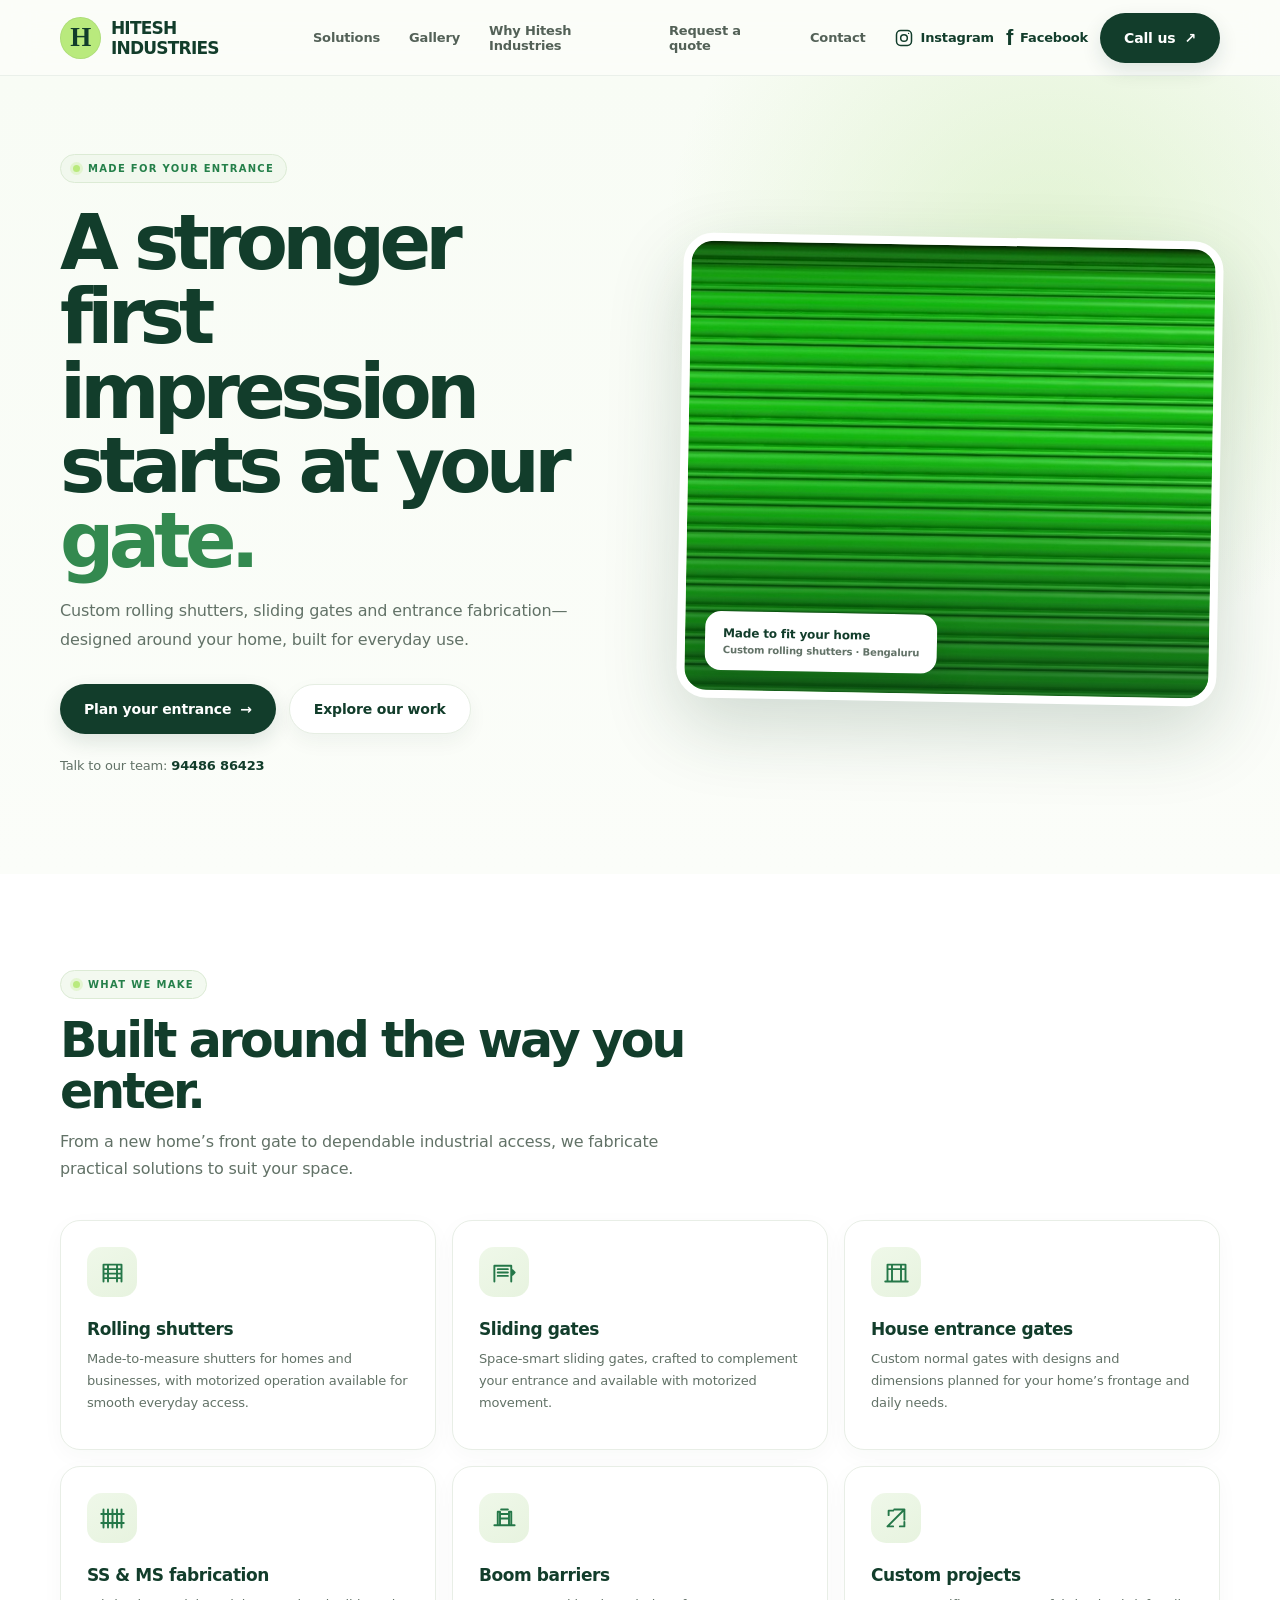
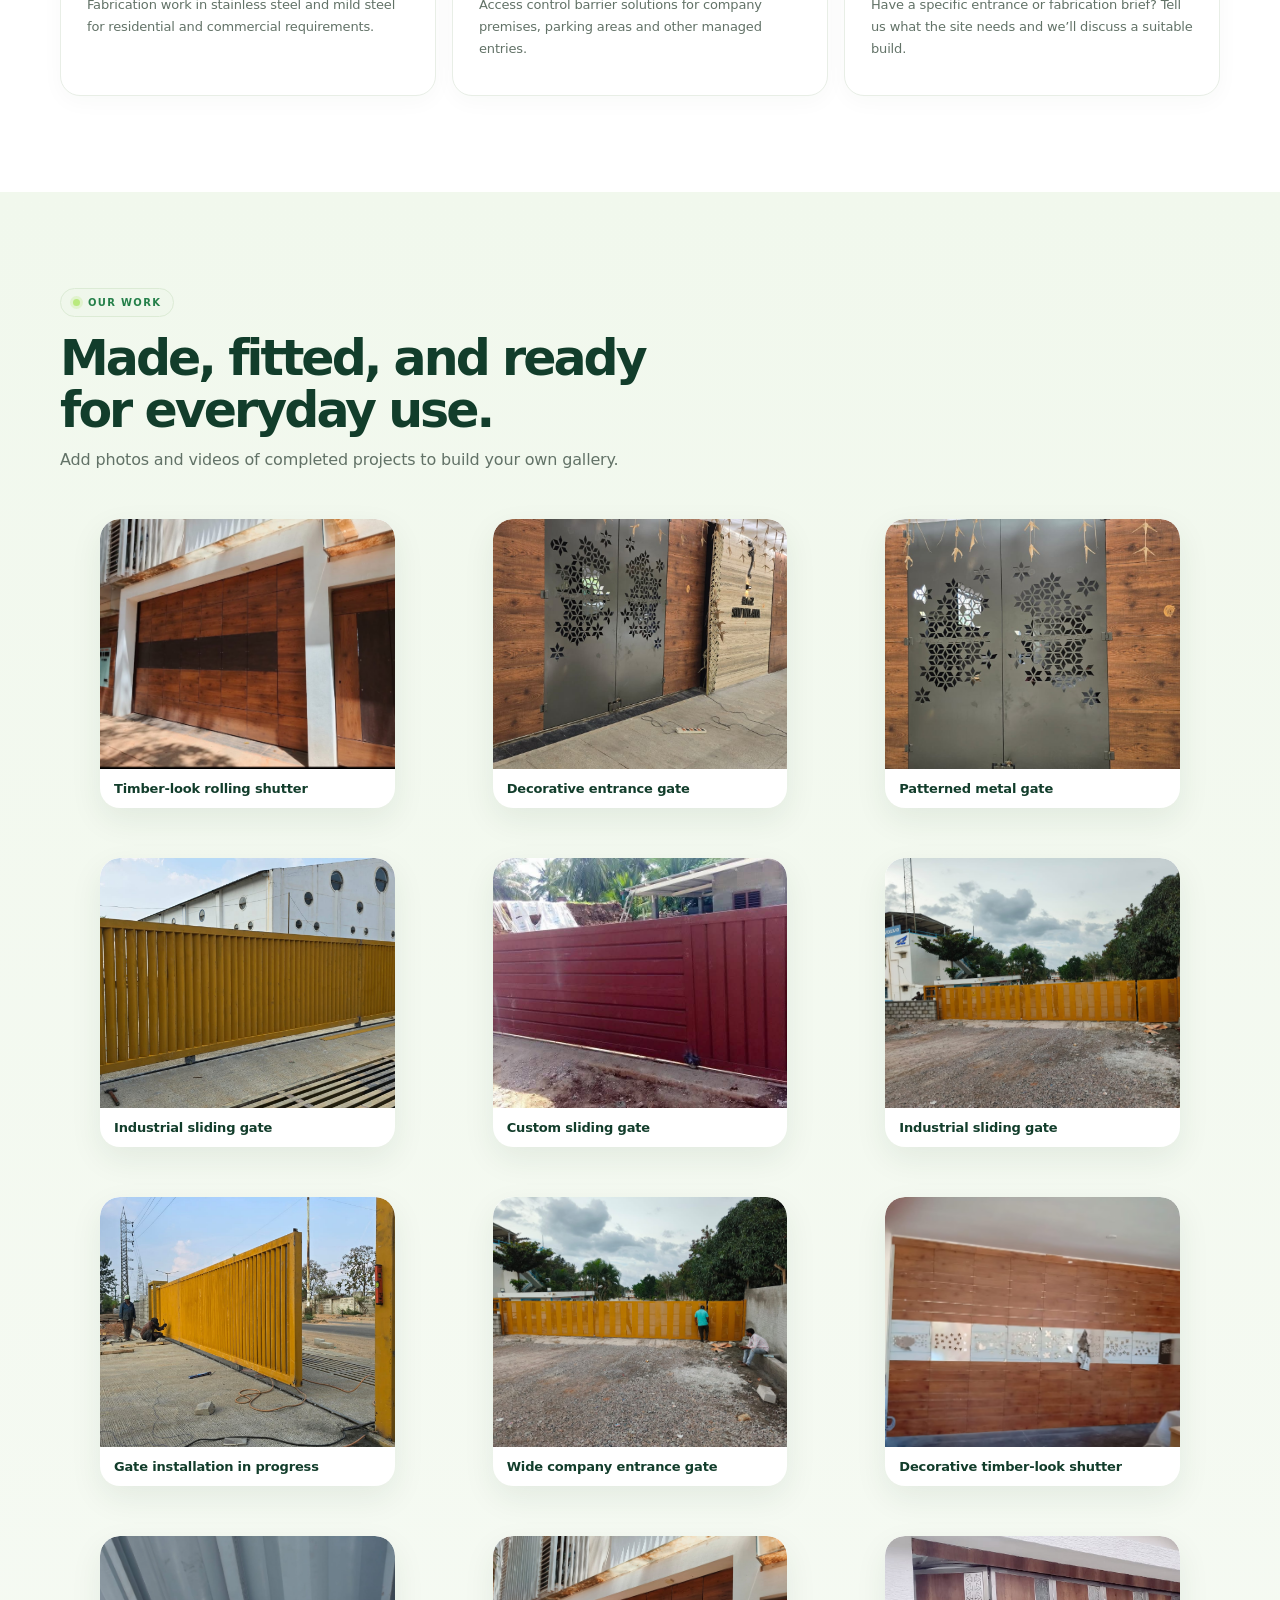
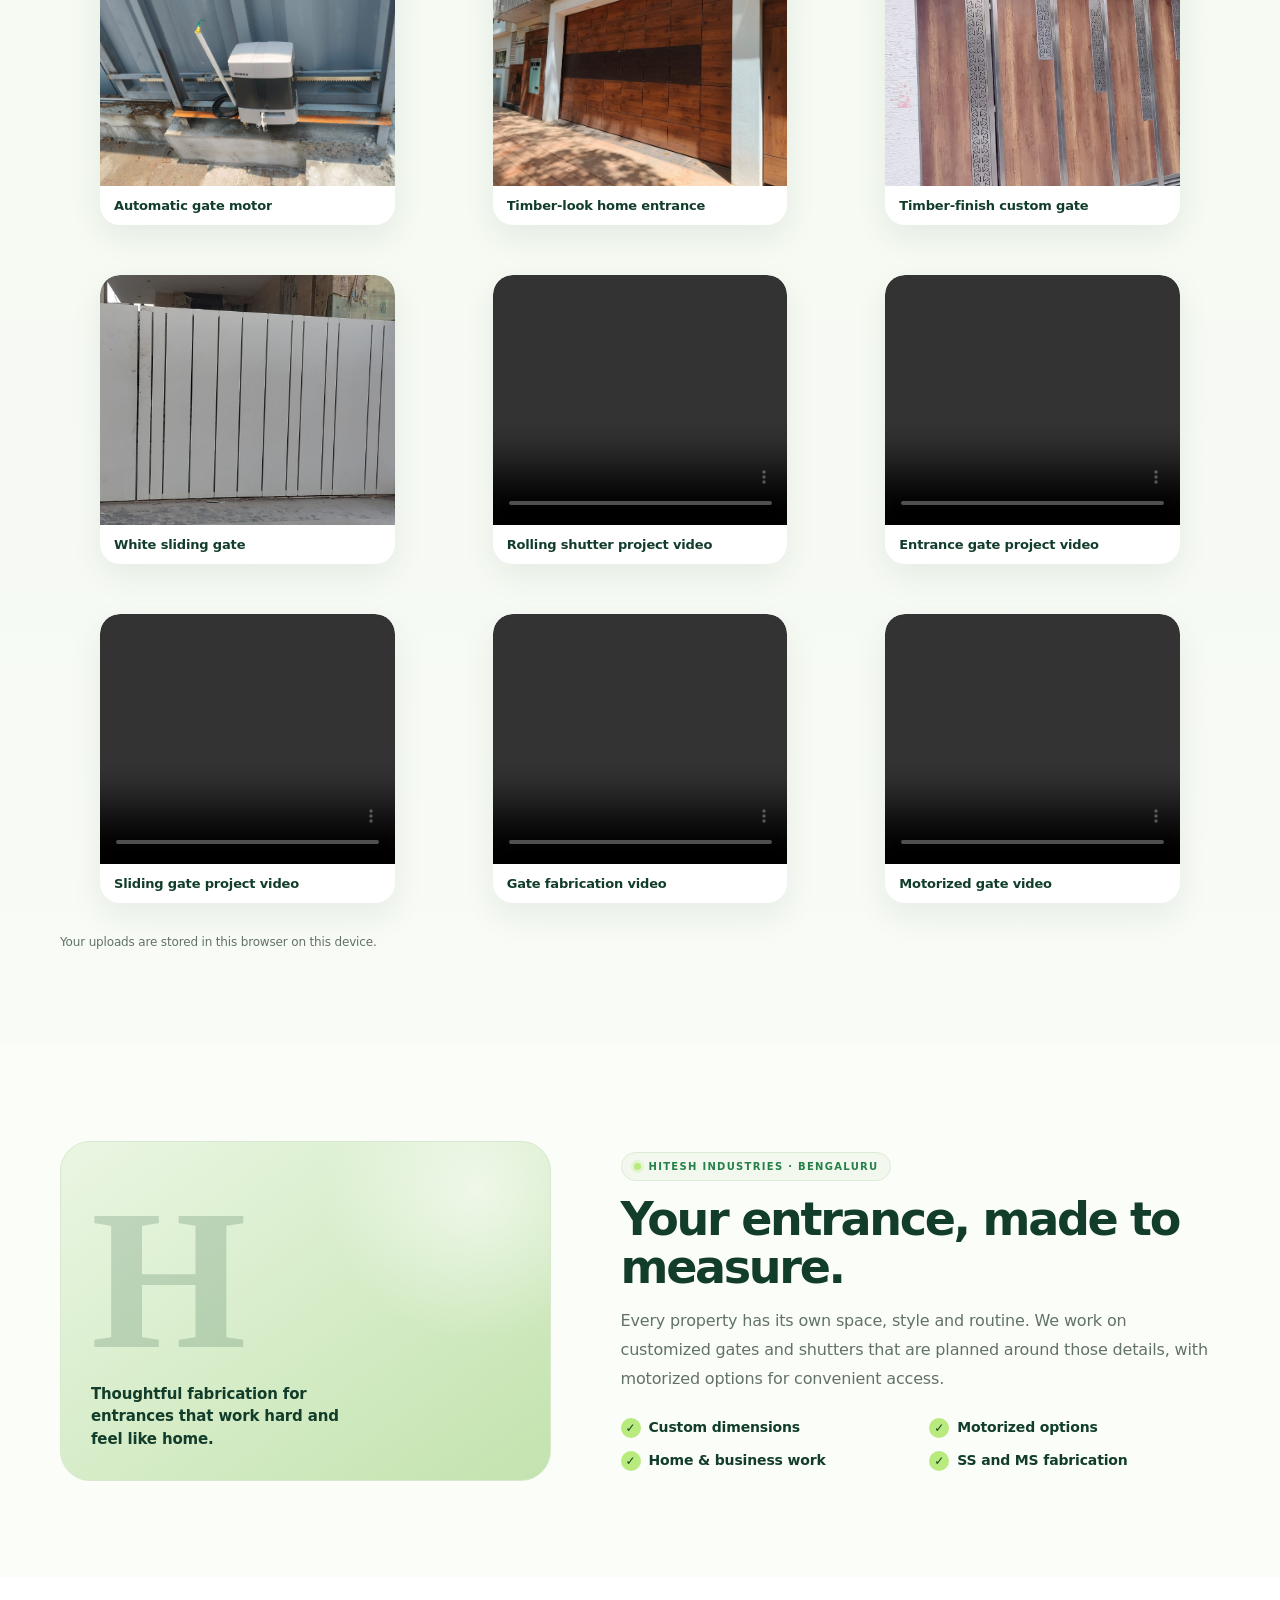
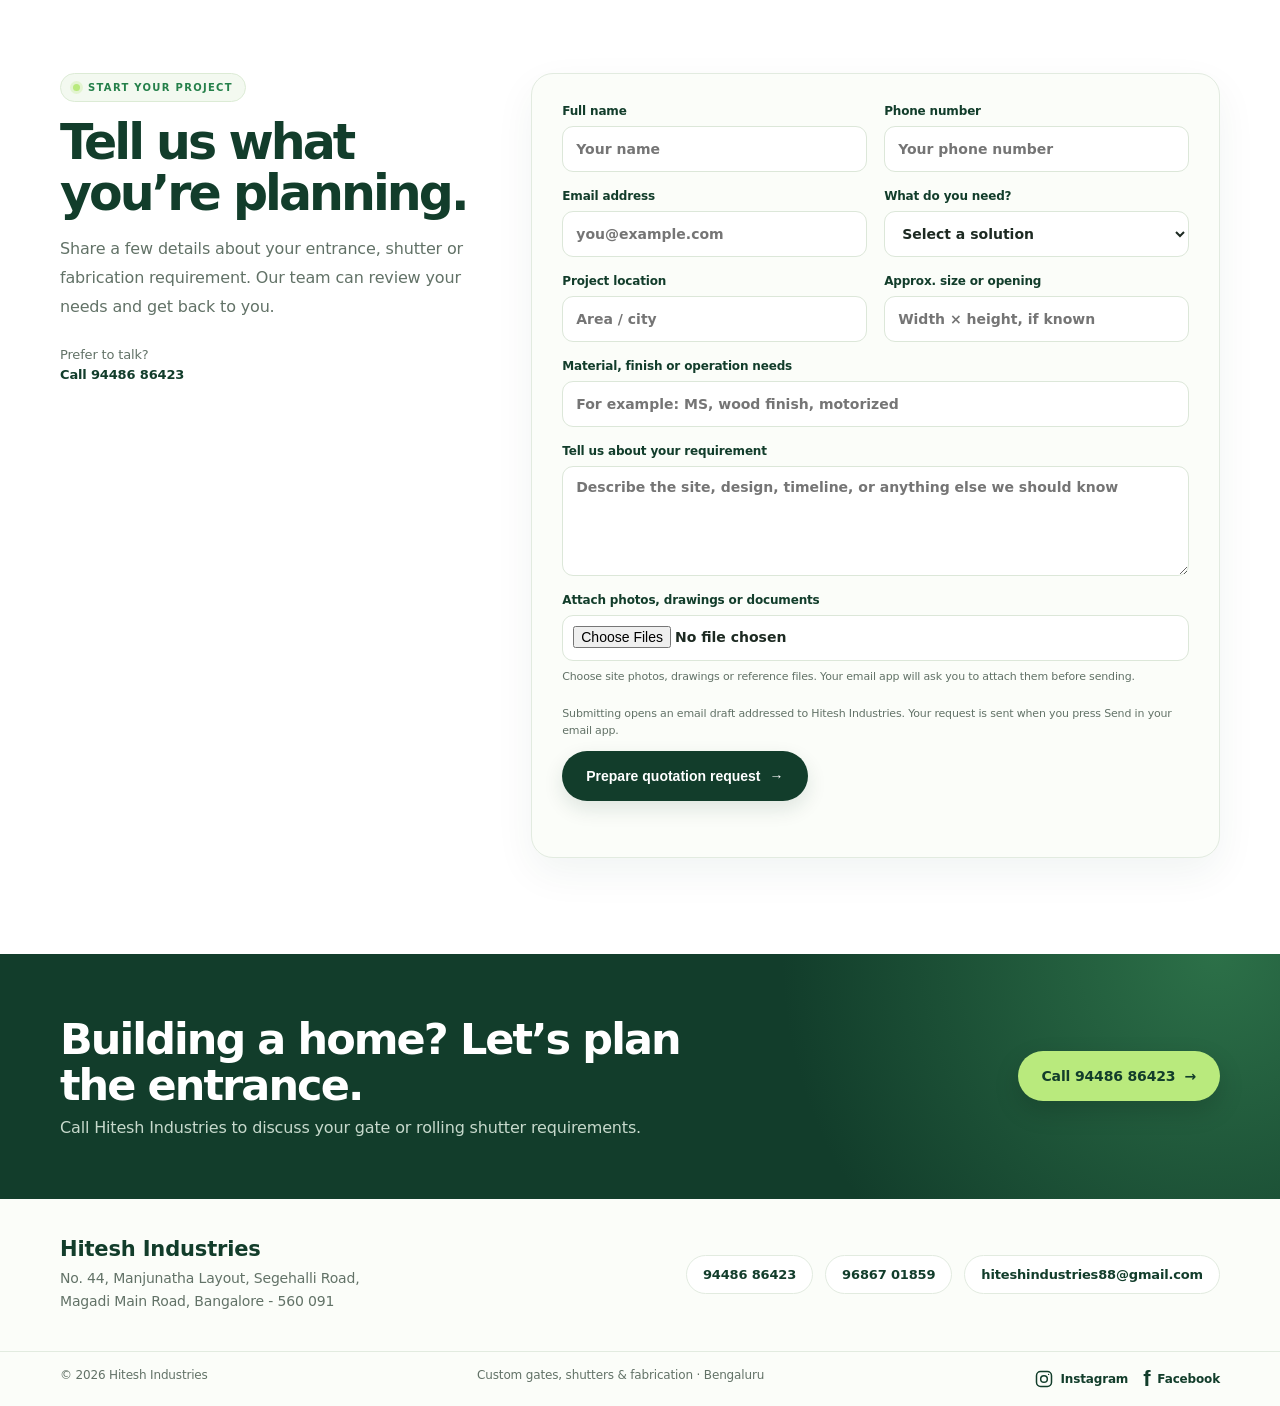
==== commit d13c9d84: "Add Facebook links beside Instagram" ====
--- a/index.html
+++ b/index.html
@@ -34,7 +34,8 @@
     .nav-actions { display: flex; align-items: center; gap: 12px; flex: 0 0 auto; }
     .social-link { display: inline-flex; align-items: center; gap: 7px; color: var(--forest); font-size: 13px; font-weight: 700; }
     .social-link svg, .footer-social svg { width: 20px; height: 20px; fill: none; stroke: currentColor; stroke-width: 1.8; stroke-linecap: round; stroke-linejoin: round; }
-    .social-link .social-dot, .footer-social .social-dot { fill: currentColor; stroke: none; }
+    .social-link .social-dot, .footer-social .social-dot { fill: currentColor; stroke: none; }
+    .facebook-icon { font-family: Arial, sans-serif; font-size: 22px; font-weight: 800; line-height: 1; }
     .footer-social { display: flex; align-items: center; gap: 15px; }
     .footer-social a { display: inline-flex; align-items: center; gap: 7px; color: var(--forest); font-weight: 700; }
     .button { display: inline-flex; min-height: 48px; align-items: center; justify-content: center; gap: 9px; border-radius: 999px; padding: 0 22px; background: var(--forest); color: #fff; font-size: 14px; font-weight: 700; transition: transform .2s, background .2s; }
@@ -131,7 +132,7 @@
       .brand-mark { width: 36px; height: 36px; }
       .topbar .button { min-height: 41px; padding: 0 15px; font-size: 12px; }
       .nav-actions { gap: 10px; }
-      .social-link span { display: none; }
+      .social-link .social-label { display: none; }
       .social-link svg { width: 22px; height: 22px; }
       .hero { padding: 43px 0 50px; }
       h1 { font-size: clamp(42px, 13vw, 61px); }
@@ -163,7 +164,8 @@
     .nav-actions { display: flex; align-items: center; gap: 12px; flex: 0 0 auto; }
     .social-link { display: inline-flex; align-items: center; gap: 7px; color: var(--forest); font-size: 13px; font-weight: 700; }
     .social-link svg, .footer-social svg { width: 20px; height: 20px; fill: none; stroke: currentColor; stroke-width: 1.8; stroke-linecap: round; stroke-linejoin: round; }
-    .social-link .social-dot, .footer-social .social-dot { fill: currentColor; stroke: none; }
+    .social-link .social-dot, .footer-social .social-dot { fill: currentColor; stroke: none; }
+    .facebook-icon { font-family: Arial, sans-serif; font-size: 22px; font-weight: 800; line-height: 1; }
     .footer-social { display: flex; align-items: center; gap: 15px; }
     .footer-social a { display: inline-flex; align-items: center; gap: 7px; color: var(--forest); font-weight: 700; }
     .button { min-height: 50px; padding-inline: 24px; box-shadow: 0 8px 20px rgb(18 61 43 / 12%); transition: transform .22s ease, background .22s ease, box-shadow .22s ease; }
@@ -234,7 +236,8 @@
       <a class="brand" href="#home"><span class="brand-mark">H</span><span>HITESH INDUSTRIES</span></a>
       <div class="navlinks"><a href="#solutions">Solutions</a><a href="#gallery">Gallery</a><a href="#about">Why Hitesh Industries</a><a href="#quote">Request a quote</a><a href="#contact">Contact</a></div>
       <div class="nav-actions">
-        <a class="social-link" href="https://www.instagram.com/shankar.murthy.1980/" target="_blank" rel="noopener noreferrer" aria-label="Visit Hitesh Industries on Instagram"><svg viewBox="0 0 24 24" aria-hidden="true"><rect x="3" y="3" width="18" height="18" rx="5"></rect><circle cx="12" cy="12" r="4"></circle><circle cx="17.5" cy="6.5" r=".8" class="social-dot"></circle></svg><span>Instagram</span></a>
+        <a class="social-link" href="https://www.instagram.com/shankar.murthy.1980/" target="_blank" rel="noopener noreferrer" aria-label="Visit Hitesh Industries on Instagram"><svg viewBox="0 0 24 24" aria-hidden="true"><rect x="3" y="3" width="18" height="18" rx="5"></rect><circle cx="12" cy="12" r="4"></circle><circle cx="17.5" cy="6.5" r=".8" class="social-dot"></circle></svg><span class="social-label">Instagram</span></a>
+        <a class="social-link" href="https://www.facebook.com/share/1Hh5x9ysyB/" target="_blank" rel="noopener noreferrer" aria-label="Visit Hitesh Industries on Facebook"><span class="facebook-icon" aria-hidden="true">f</span><span class="social-label">Facebook</span></a>
         <a class="button" href="tel:+919448686423">Call us <span aria-hidden="true">↗</span></a>
       </div>
     </nav>
@@ -337,7 +340,7 @@
       <div class="contact-links"><a href="tel:+919448686423">94486 86423</a><a href="tel:+919686701859">96867 01859</a><a href="mailto:hiteshindustries88@gmail.com">hiteshindustries88@gmail.com</a></div>
     </section>
   </main>
-  <footer><div class="wrap"><span>© <span id="year">2026</span> Hitesh Industries</span><span>Custom gates, shutters &amp; fabrication · Bengaluru</span><div class="footer-social"><a href="https://www.instagram.com/shankar.murthy.1980/" target="_blank" rel="noopener noreferrer" aria-label="Visit Hitesh Industries on Instagram"><svg viewBox="0 0 24 24" aria-hidden="true"><rect x="3" y="3" width="18" height="18" rx="5"></rect><circle cx="12" cy="12" r="4"></circle><circle cx="17.5" cy="6.5" r=".8" class="social-dot"></circle></svg><span>Instagram</span></a></div></div></footer>
+  <footer><div class="wrap"><span>© <span id="year">2026</span> Hitesh Industries</span><span>Custom gates, shutters &amp; fabrication · Bengaluru</span><div class="footer-social"><a href="https://www.instagram.com/shankar.murthy.1980/" target="_blank" rel="noopener noreferrer" aria-label="Visit Hitesh Industries on Instagram"><svg viewBox="0 0 24 24" aria-hidden="true"><rect x="3" y="3" width="18" height="18" rx="5"></rect><circle cx="12" cy="12" r="4"></circle><circle cx="17.5" cy="6.5" r=".8" class="social-dot"></circle></svg><span>Instagram</span></a><a href="https://www.facebook.com/share/1Hh5x9ysyB/" target="_blank" rel="noopener noreferrer" aria-label="Visit Hitesh Industries on Facebook"><span class="facebook-icon" aria-hidden="true">f</span><span>Facebook</span></a></div></div></footer>
   <script>
     (() => {
       const dbName = 'hitesh-industries-gallery';
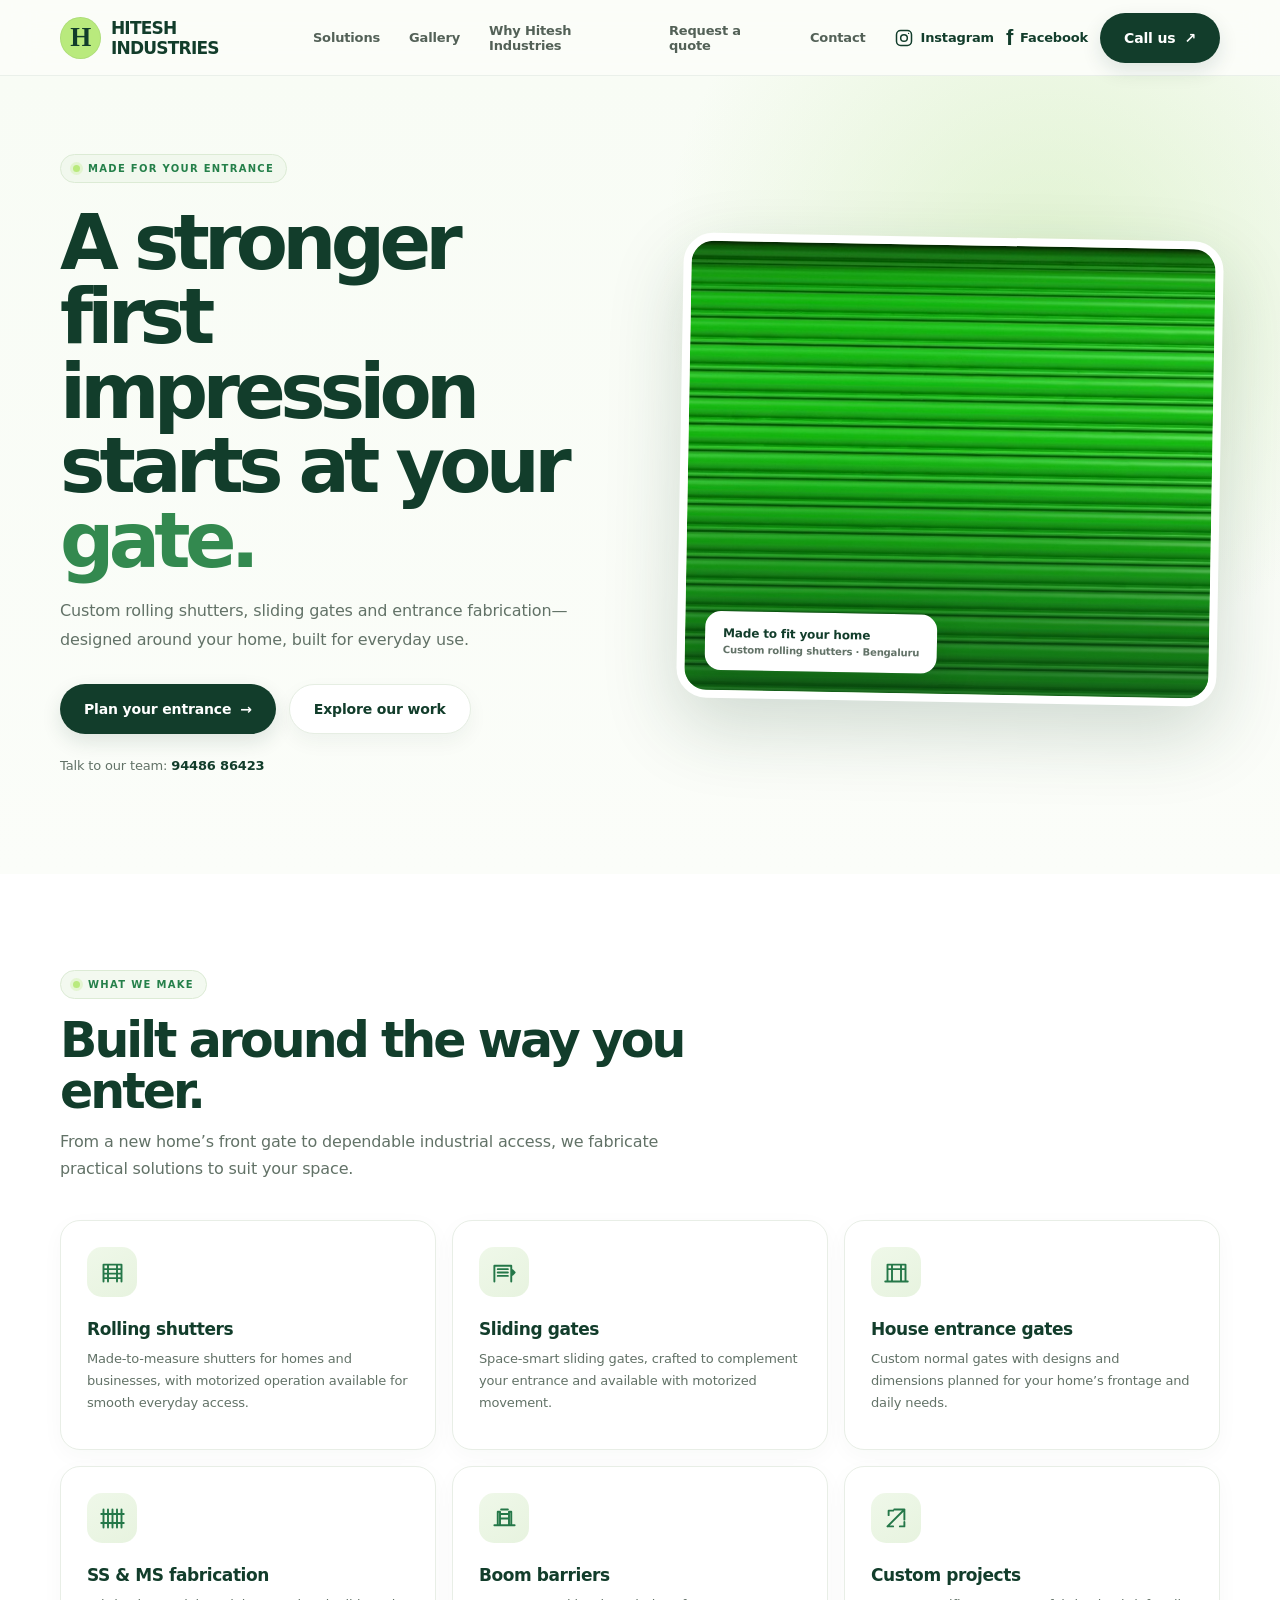
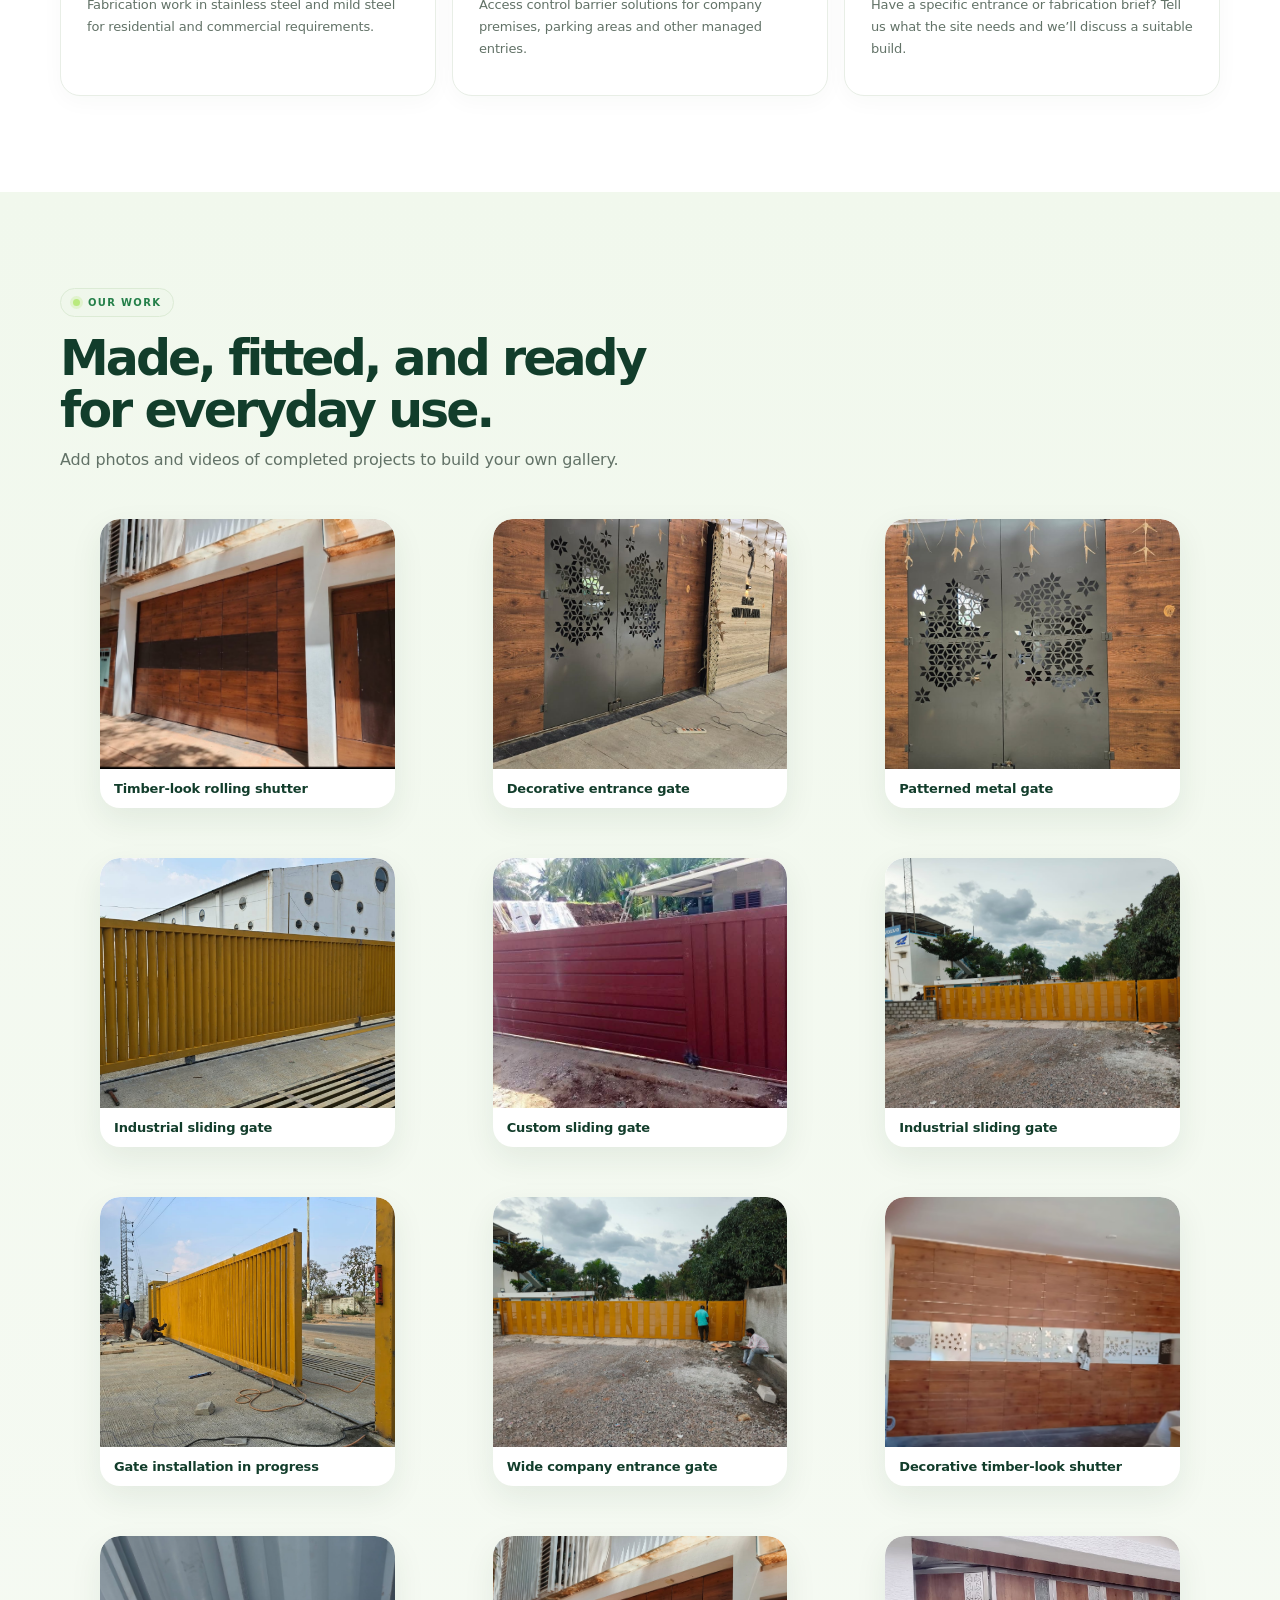
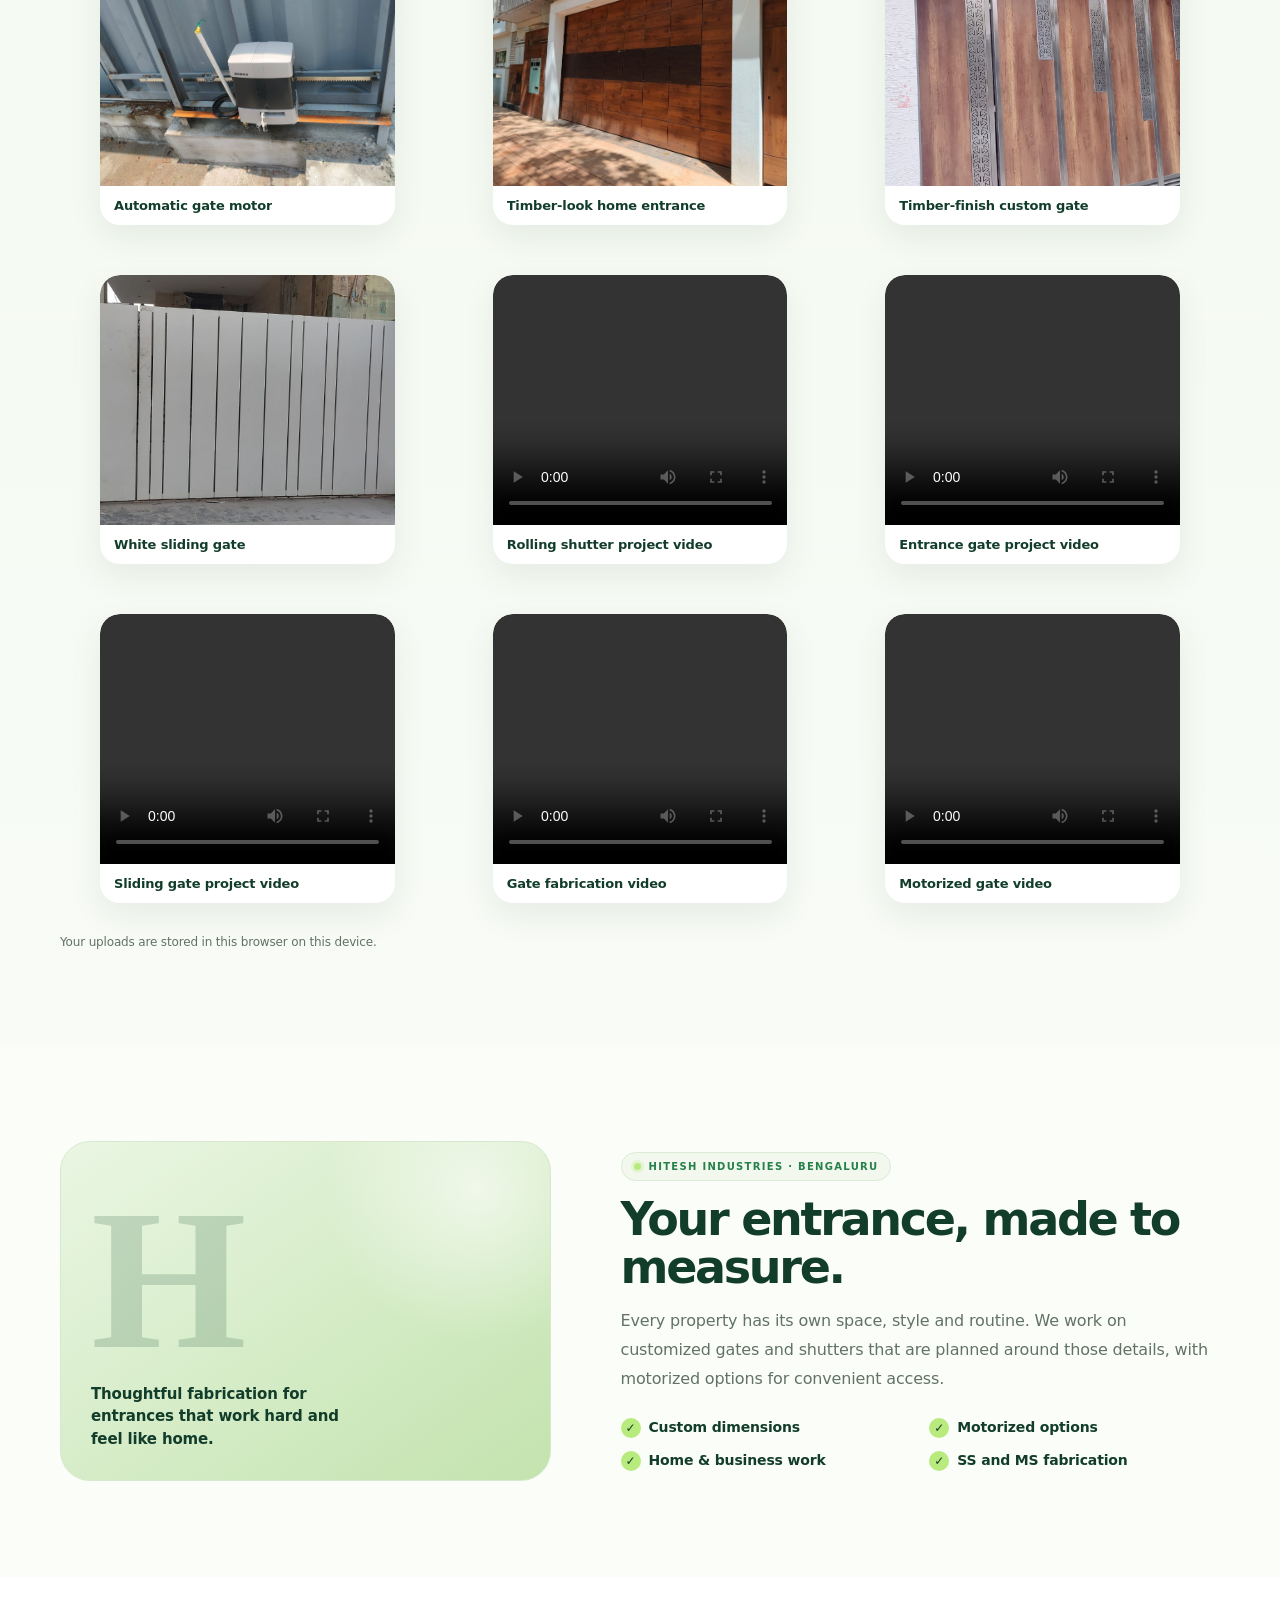
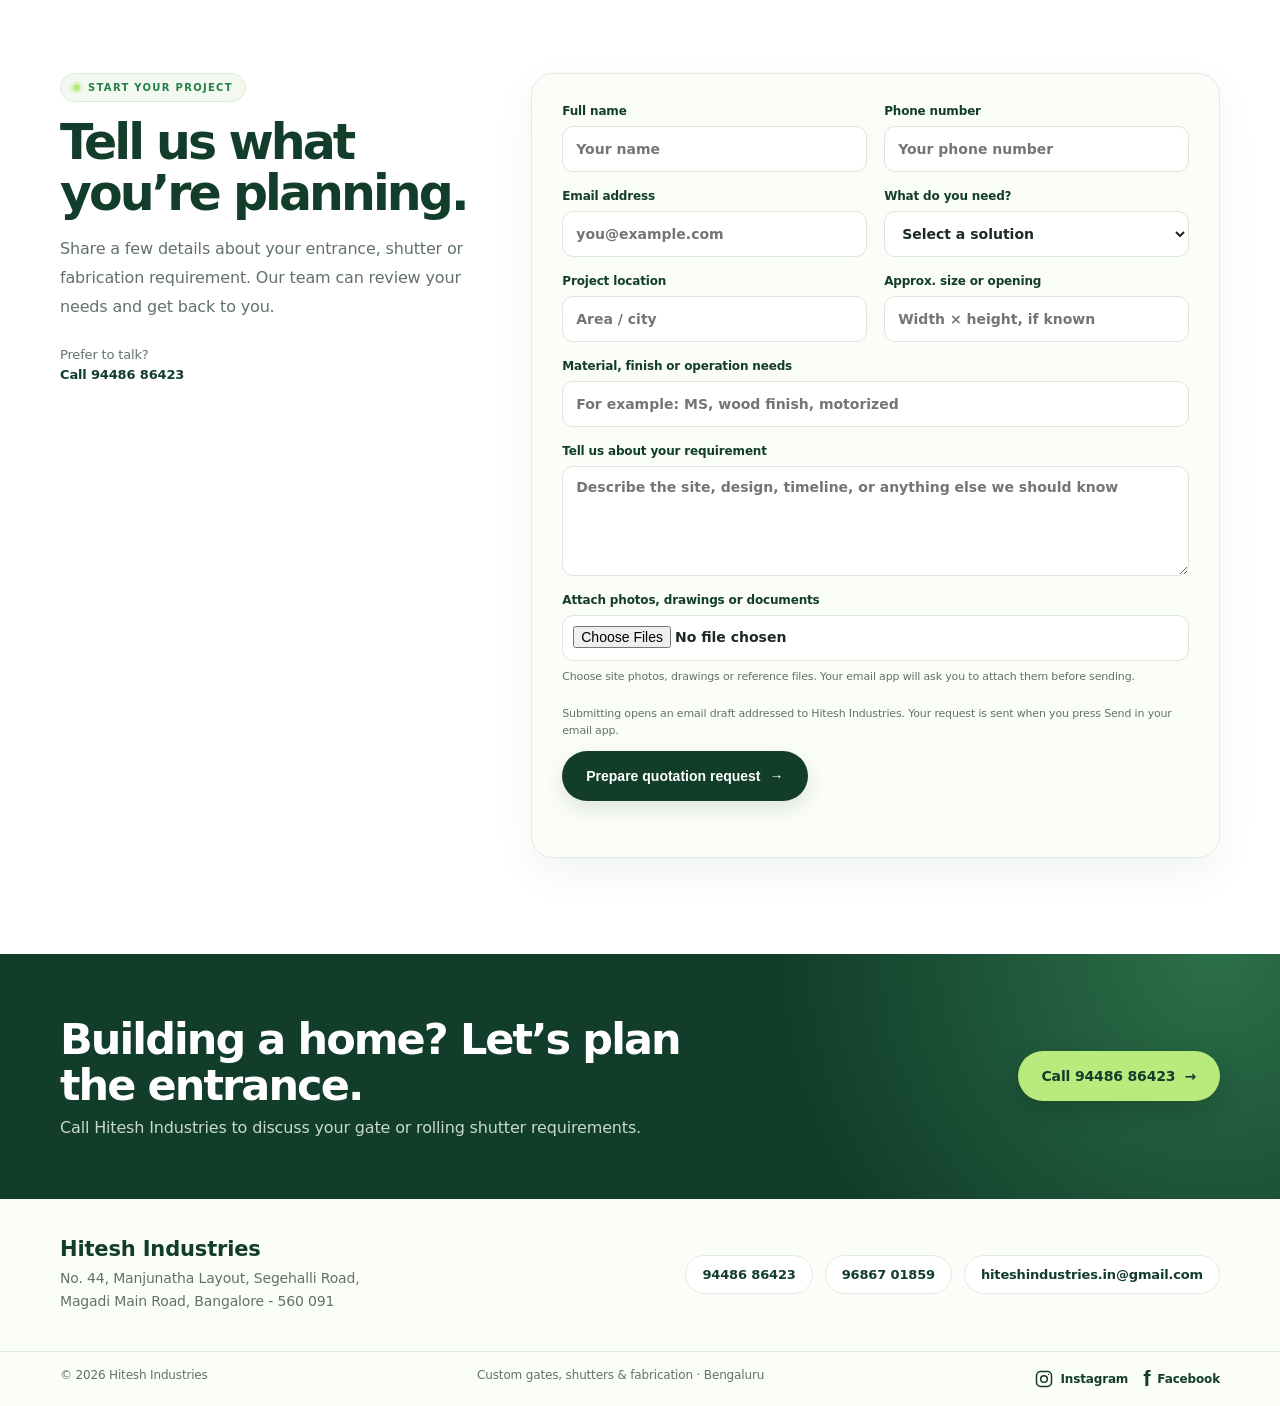
==== commit 896e02ff: "Update enquiry and quotation email address" ====
--- a/index.html
+++ b/index.html
@@ -337,7 +337,7 @@
 
     <section class="contact wrap" id="contact">
       <div><h2>Hitesh Industries</h2><p>No. 44, Manjunatha Layout, Segehalli Road,<br>Magadi Main Road, Bangalore - 560 091</p></div>
-      <div class="contact-links"><a href="tel:+919448686423">94486 86423</a><a href="tel:+919686701859">96867 01859</a><a href="mailto:hiteshindustries88@gmail.com">hiteshindustries88@gmail.com</a></div>
+      <div class="contact-links"><a href="tel:+919448686423">94486 86423</a><a href="tel:+919686701859">96867 01859</a><a href="mailto:hiteshindustries.in@gmail.com">hiteshindustries.in@gmail.com</a></div>
     </section>
   </main>
   <footer><div class="wrap"><span>© <span id="year">2026</span> Hitesh Industries</span><span>Custom gates, shutters &amp; fabrication · Bengaluru</span><div class="footer-social"><a href="https://www.instagram.com/shankar.murthy.1980/" target="_blank" rel="noopener noreferrer" aria-label="Visit Hitesh Industries on Instagram"><svg viewBox="0 0 24 24" aria-hidden="true"><rect x="3" y="3" width="18" height="18" rx="5"></rect><circle cx="12" cy="12" r="4"></circle><circle cx="17.5" cy="6.5" r=".8" class="social-dot"></circle></svg><span>Instagram</span></a><a href="https://www.facebook.com/share/1Hh5x9ysyB/" target="_blank" rel="noopener noreferrer" aria-label="Visit Hitesh Industries on Facebook"><span class="facebook-icon" aria-hidden="true">f</span><span>Facebook</span></a></div></div></footer>
@@ -436,7 +436,7 @@
         const body = fields.map(([label, value]) => `${label}: ${value}`).join('\n');
         const subject = `Quotation request — ${data.get('project')}`;
         status.textContent = 'Your email app should open with the request. Attach your selected files, then press Send.';
-        window.location.href = `mailto:hiteshindustries88@gmail.com?subject=${encodeURIComponent(subject)}&body=${encodeURIComponent(body)}`;
+        window.location.href = `mailto:hiteshindustries.in@gmail.com?subject=${encodeURIComponent(subject)}&body=${encodeURIComponent(body)}`;
       });
     })();
   </script>
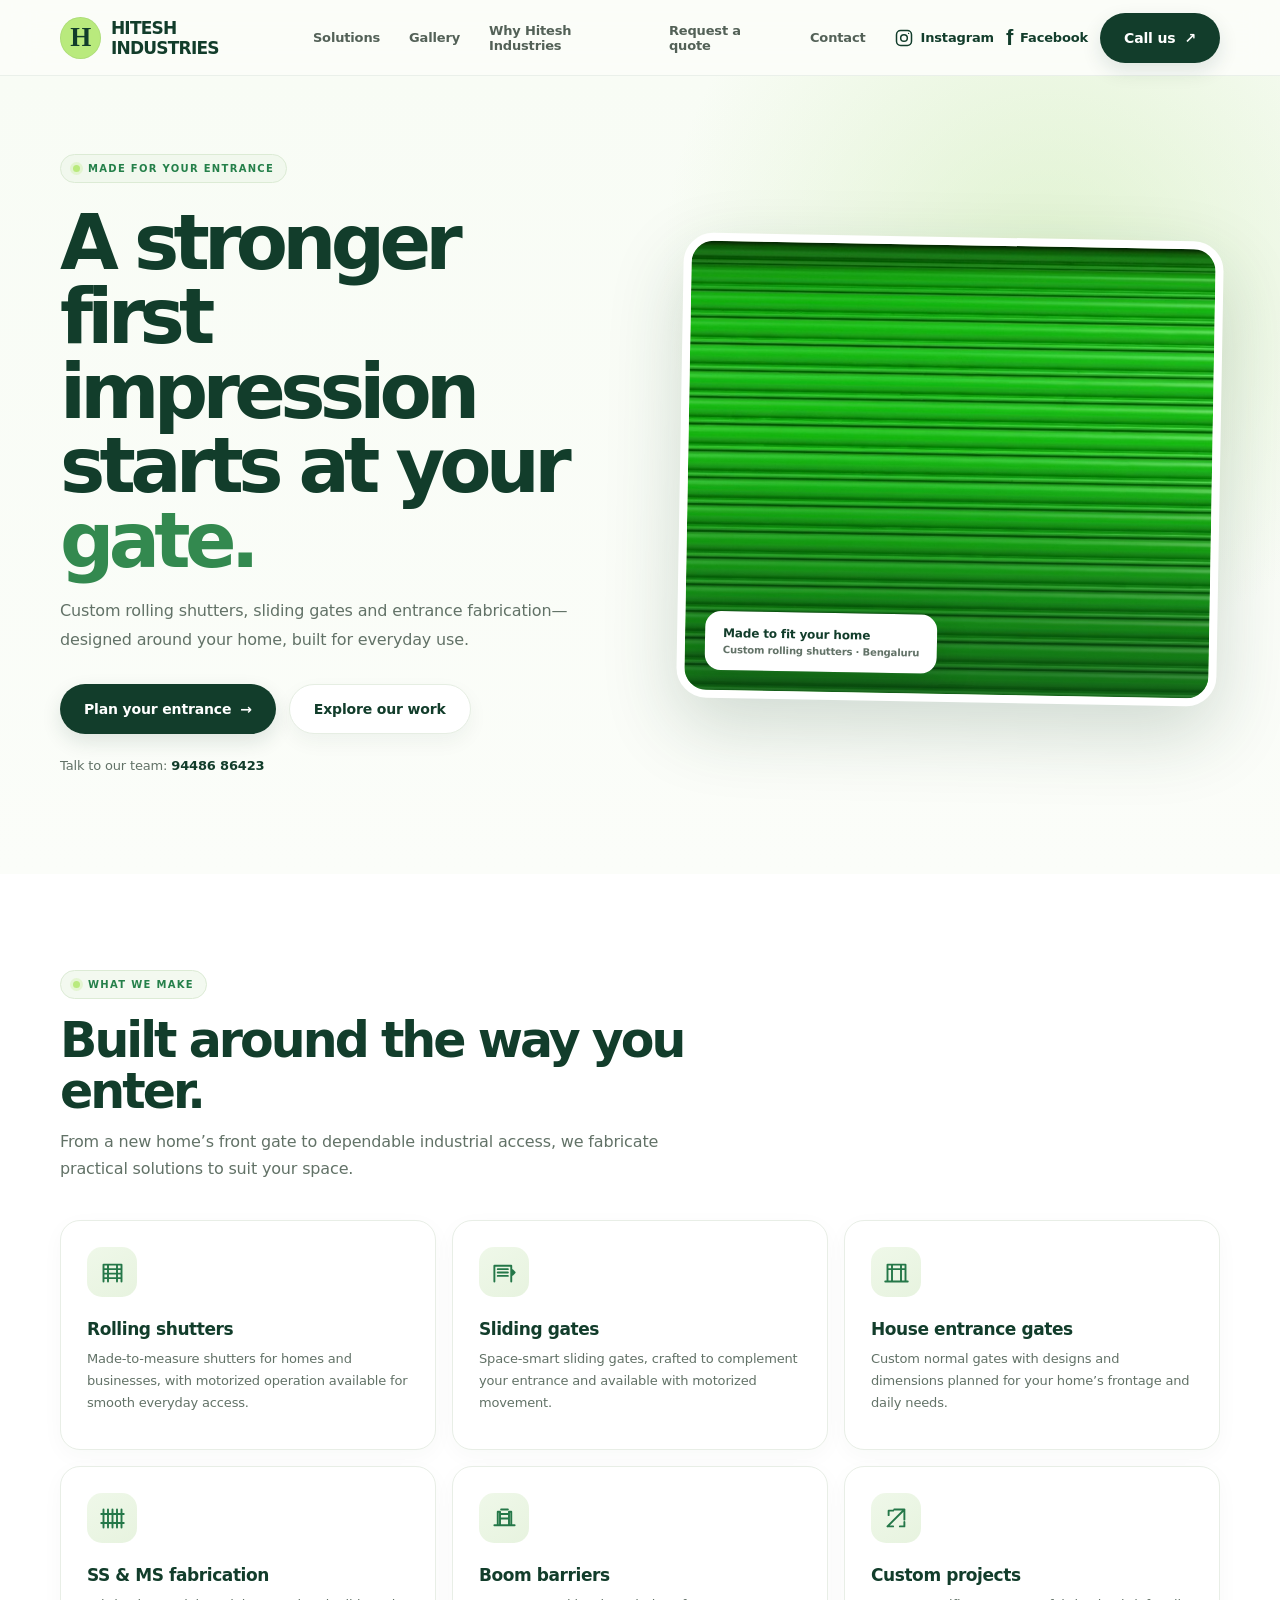
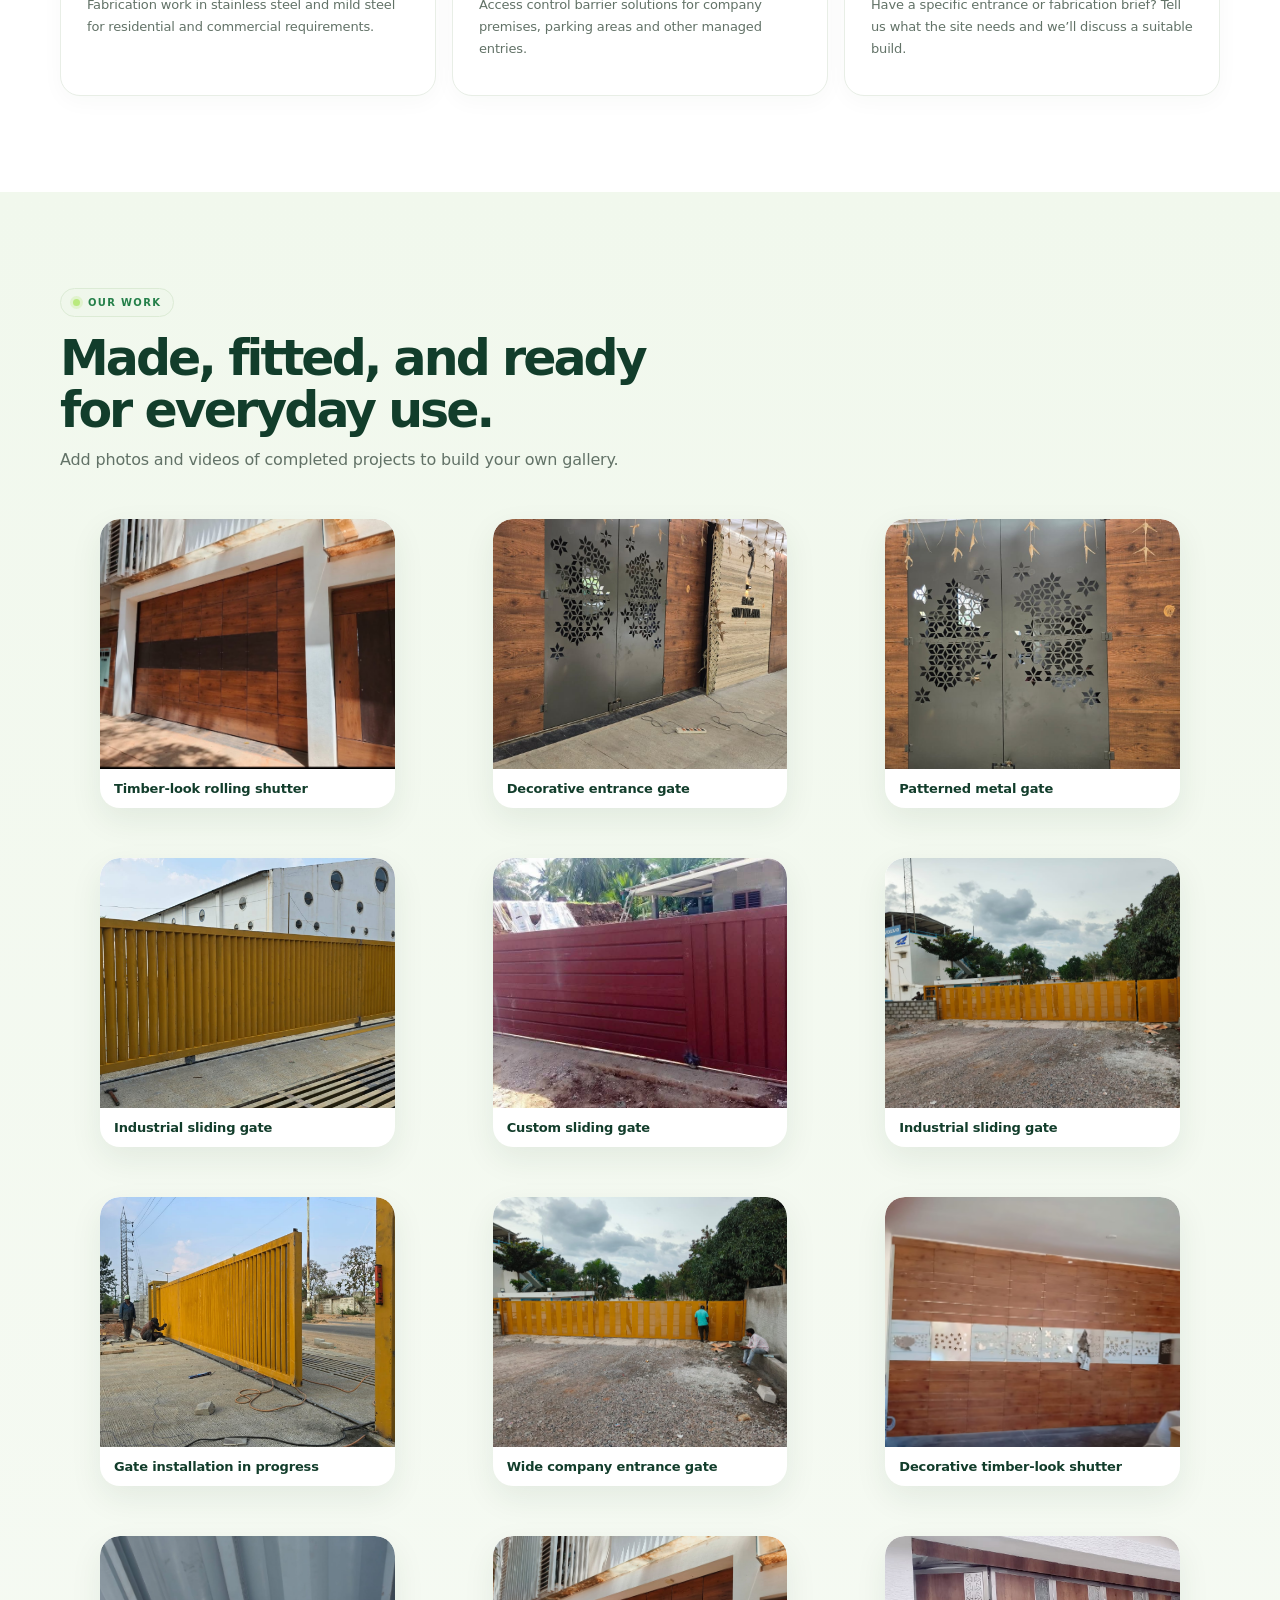
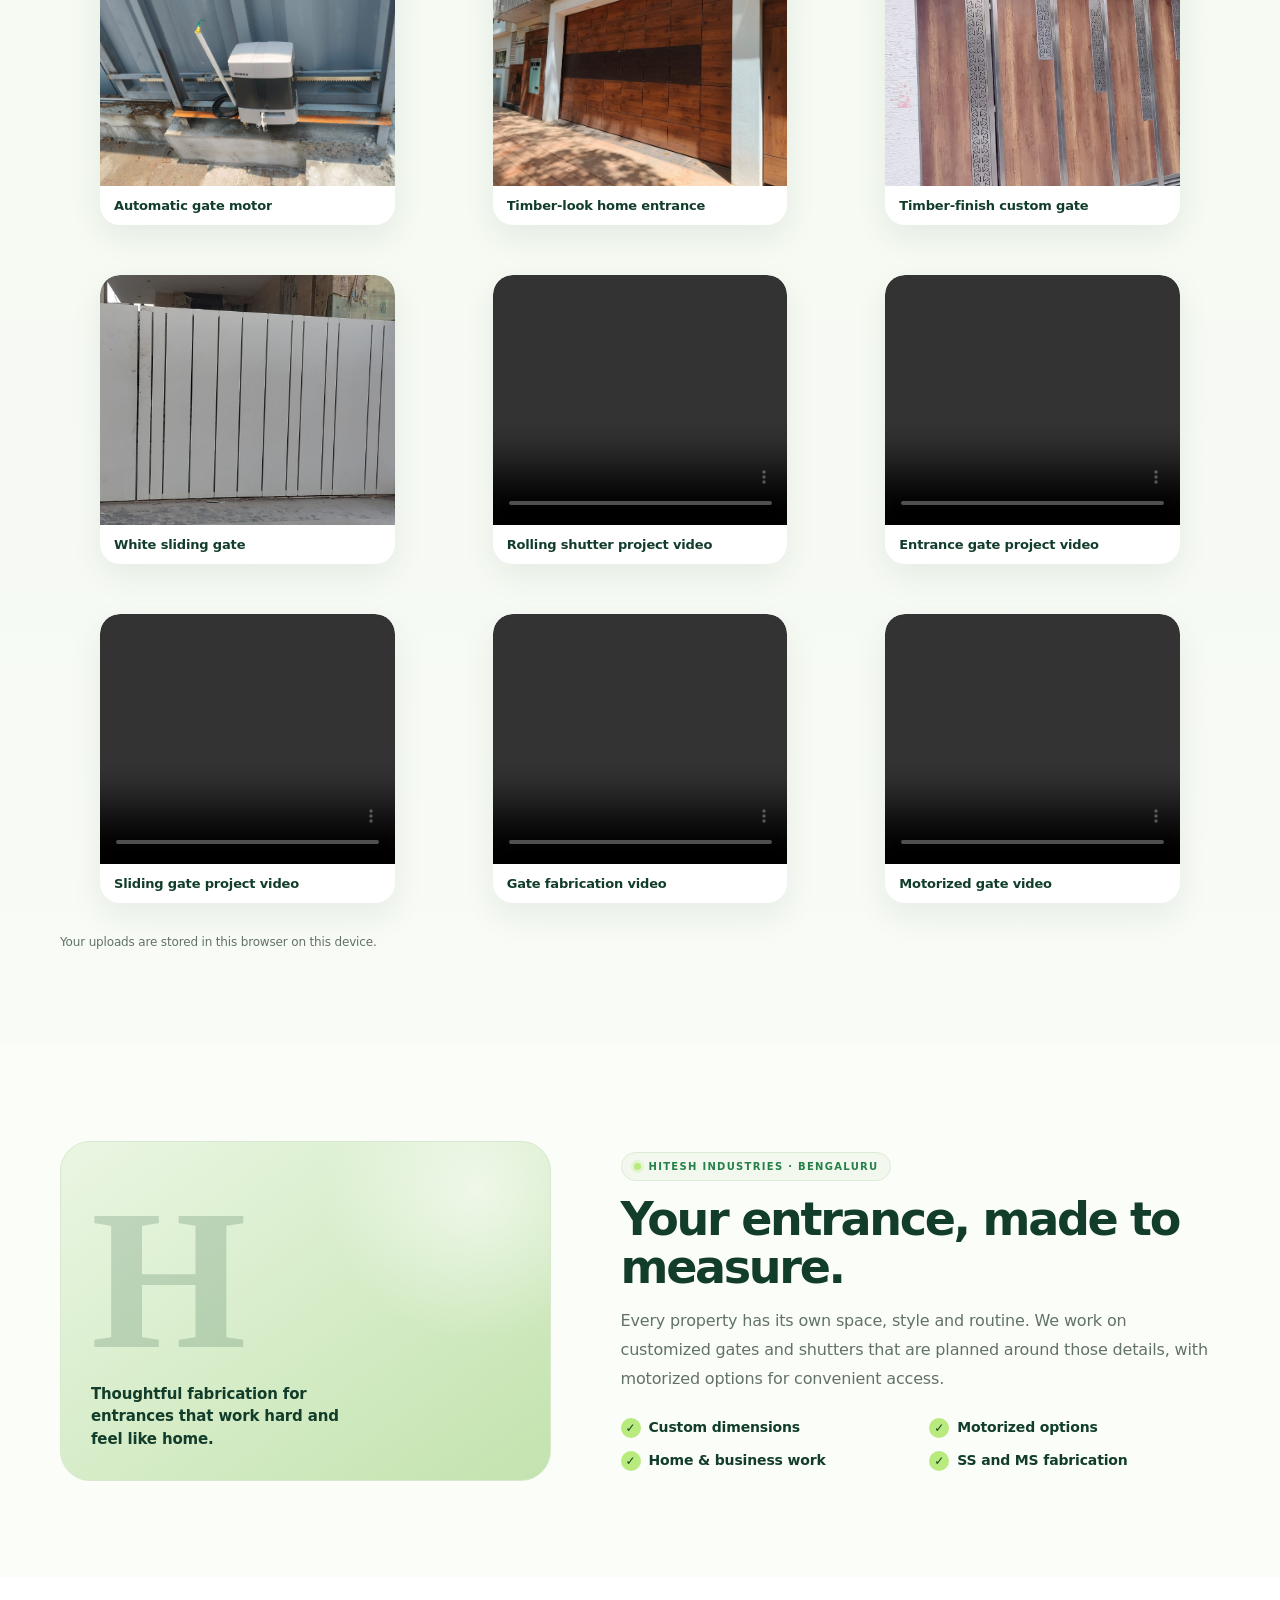
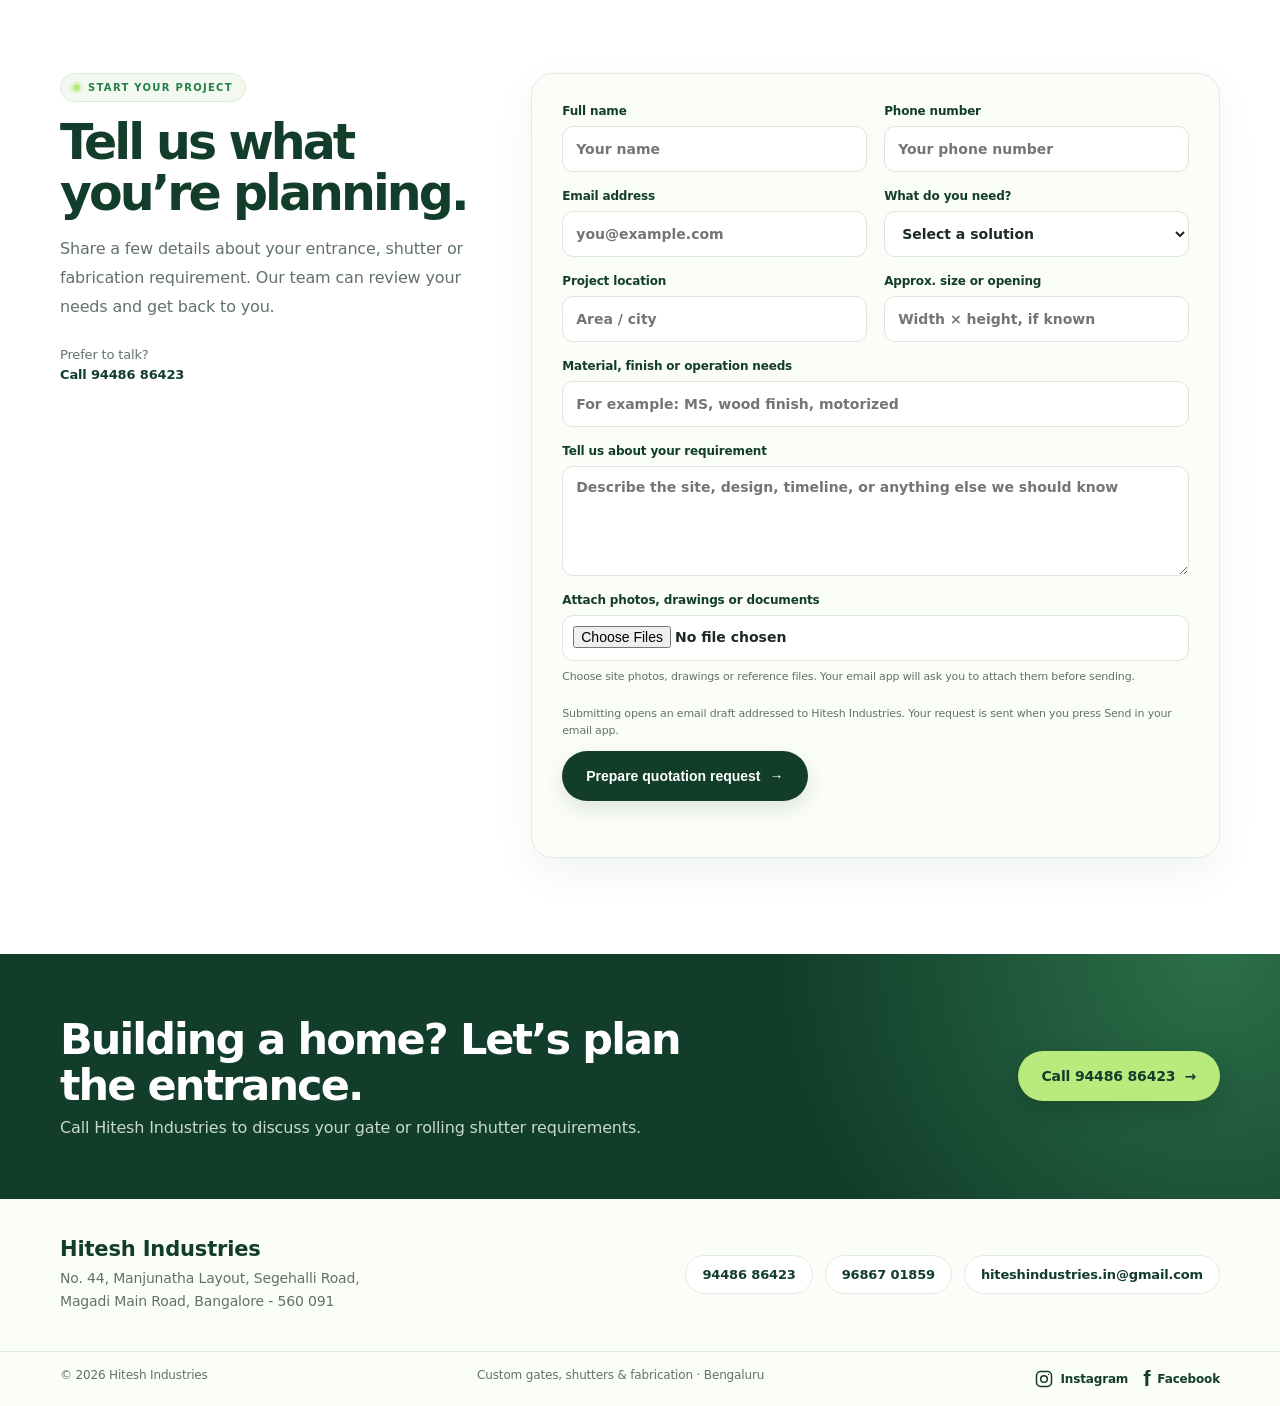
==== commit 31d59bc9: "Update Instagram profile link" ====
--- a/index.html
+++ b/index.html
@@ -236,7 +236,7 @@
       <a class="brand" href="#home"><span class="brand-mark">H</span><span>HITESH INDUSTRIES</span></a>
       <div class="navlinks"><a href="#solutions">Solutions</a><a href="#gallery">Gallery</a><a href="#about">Why Hitesh Industries</a><a href="#quote">Request a quote</a><a href="#contact">Contact</a></div>
       <div class="nav-actions">
-        <a class="social-link" href="https://www.instagram.com/shankar.murthy.1980/" target="_blank" rel="noopener noreferrer" aria-label="Visit Hitesh Industries on Instagram"><svg viewBox="0 0 24 24" aria-hidden="true"><rect x="3" y="3" width="18" height="18" rx="5"></rect><circle cx="12" cy="12" r="4"></circle><circle cx="17.5" cy="6.5" r=".8" class="social-dot"></circle></svg><span class="social-label">Instagram</span></a>
+        <a class="social-link" href="https://www.instagram.com/hiteshindustries.in/" target="_blank" rel="noopener noreferrer" aria-label="Visit Hitesh Industries on Instagram"><svg viewBox="0 0 24 24" aria-hidden="true"><rect x="3" y="3" width="18" height="18" rx="5"></rect><circle cx="12" cy="12" r="4"></circle><circle cx="17.5" cy="6.5" r=".8" class="social-dot"></circle></svg><span class="social-label">Instagram</span></a>
         <a class="social-link" href="https://www.facebook.com/share/1Hh5x9ysyB/" target="_blank" rel="noopener noreferrer" aria-label="Visit Hitesh Industries on Facebook"><span class="facebook-icon" aria-hidden="true">f</span><span class="social-label">Facebook</span></a>
         <a class="button" href="tel:+919448686423">Call us <span aria-hidden="true">↗</span></a>
       </div>
@@ -340,7 +340,7 @@
       <div class="contact-links"><a href="tel:+919448686423">94486 86423</a><a href="tel:+919686701859">96867 01859</a><a href="mailto:hiteshindustries.in@gmail.com">hiteshindustries.in@gmail.com</a></div>
     </section>
   </main>
-  <footer><div class="wrap"><span>© <span id="year">2026</span> Hitesh Industries</span><span>Custom gates, shutters &amp; fabrication · Bengaluru</span><div class="footer-social"><a href="https://www.instagram.com/shankar.murthy.1980/" target="_blank" rel="noopener noreferrer" aria-label="Visit Hitesh Industries on Instagram"><svg viewBox="0 0 24 24" aria-hidden="true"><rect x="3" y="3" width="18" height="18" rx="5"></rect><circle cx="12" cy="12" r="4"></circle><circle cx="17.5" cy="6.5" r=".8" class="social-dot"></circle></svg><span>Instagram</span></a><a href="https://www.facebook.com/share/1Hh5x9ysyB/" target="_blank" rel="noopener noreferrer" aria-label="Visit Hitesh Industries on Facebook"><span class="facebook-icon" aria-hidden="true">f</span><span>Facebook</span></a></div></div></footer>
+  <footer><div class="wrap"><span>© <span id="year">2026</span> Hitesh Industries</span><span>Custom gates, shutters &amp; fabrication · Bengaluru</span><div class="footer-social"><a href="https://www.instagram.com/hiteshindustries.in/" target="_blank" rel="noopener noreferrer" aria-label="Visit Hitesh Industries on Instagram"><svg viewBox="0 0 24 24" aria-hidden="true"><rect x="3" y="3" width="18" height="18" rx="5"></rect><circle cx="12" cy="12" r="4"></circle><circle cx="17.5" cy="6.5" r=".8" class="social-dot"></circle></svg><span>Instagram</span></a><a href="https://www.facebook.com/share/1Hh5x9ysyB/" target="_blank" rel="noopener noreferrer" aria-label="Visit Hitesh Industries on Facebook"><span class="facebook-icon" aria-hidden="true">f</span><span>Facebook</span></a></div></div></footer>
   <script>
     (() => {
       const dbName = 'hitesh-industries-gallery';
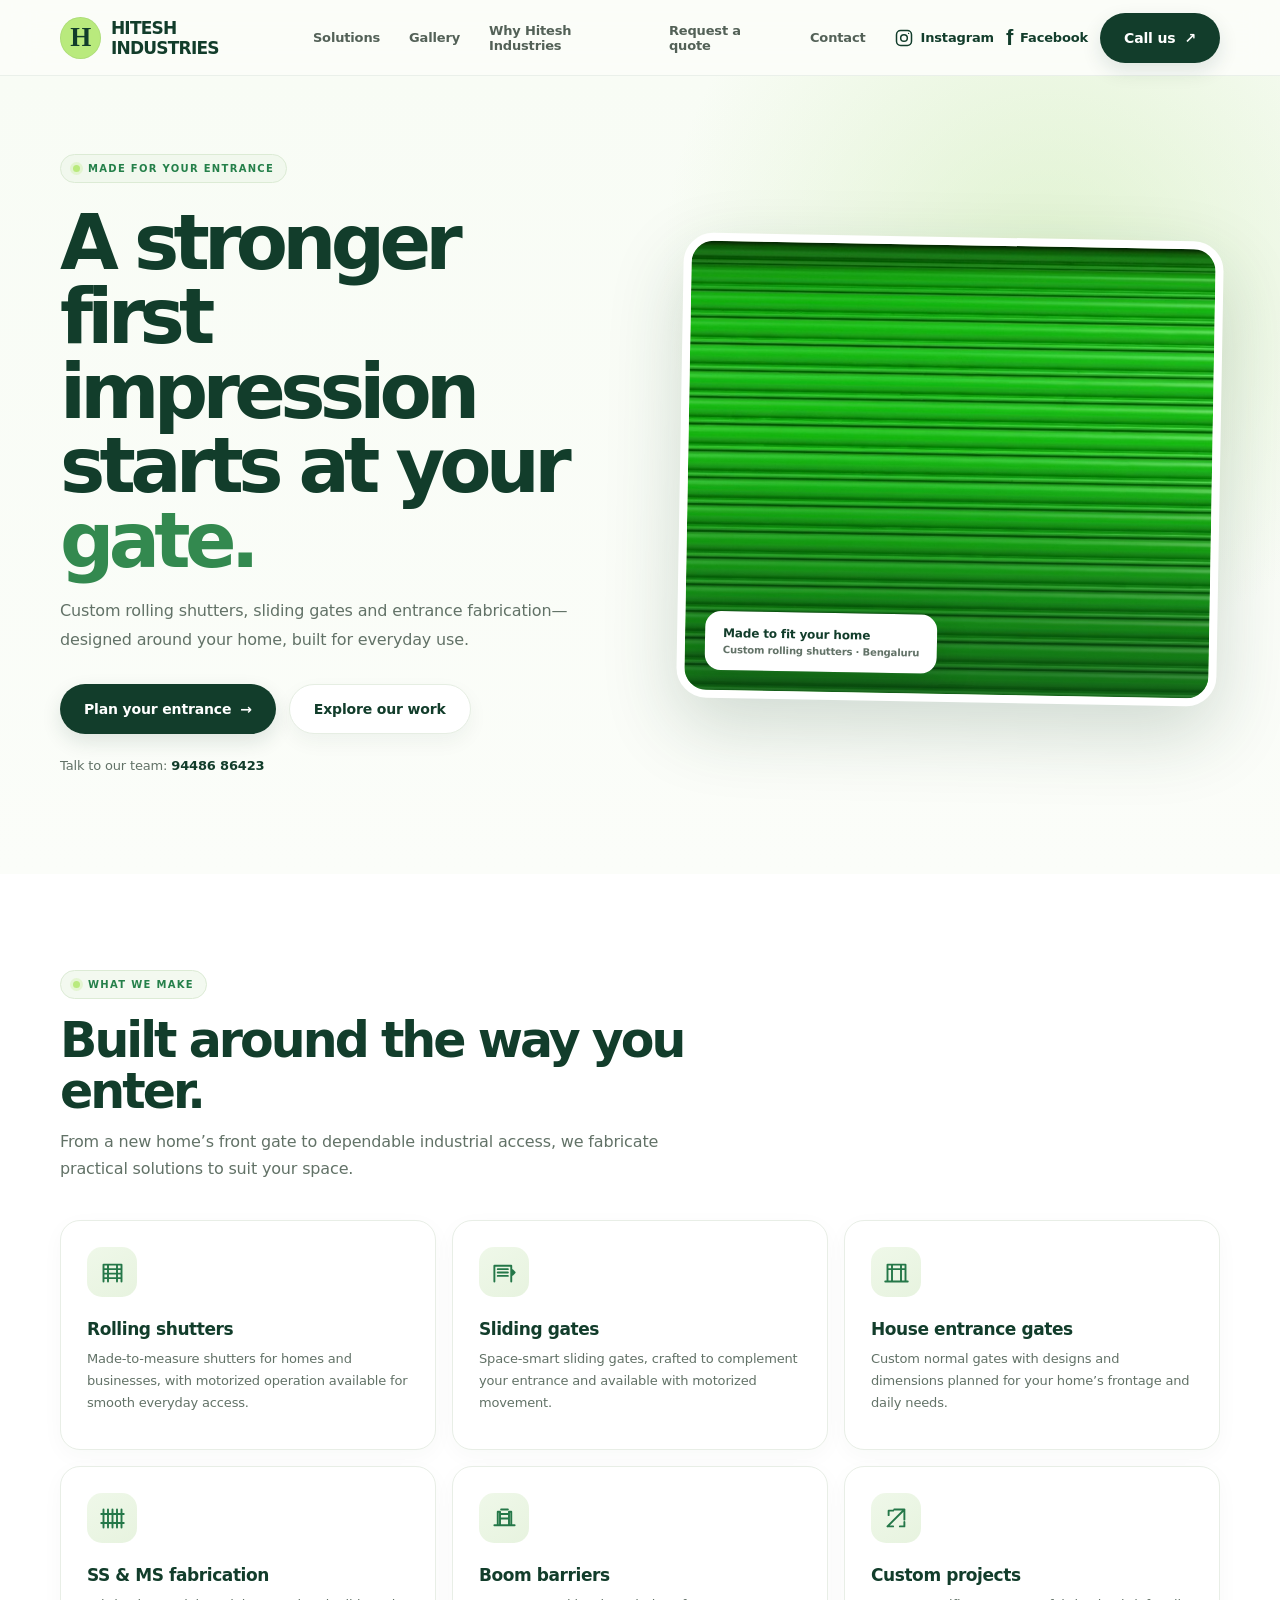
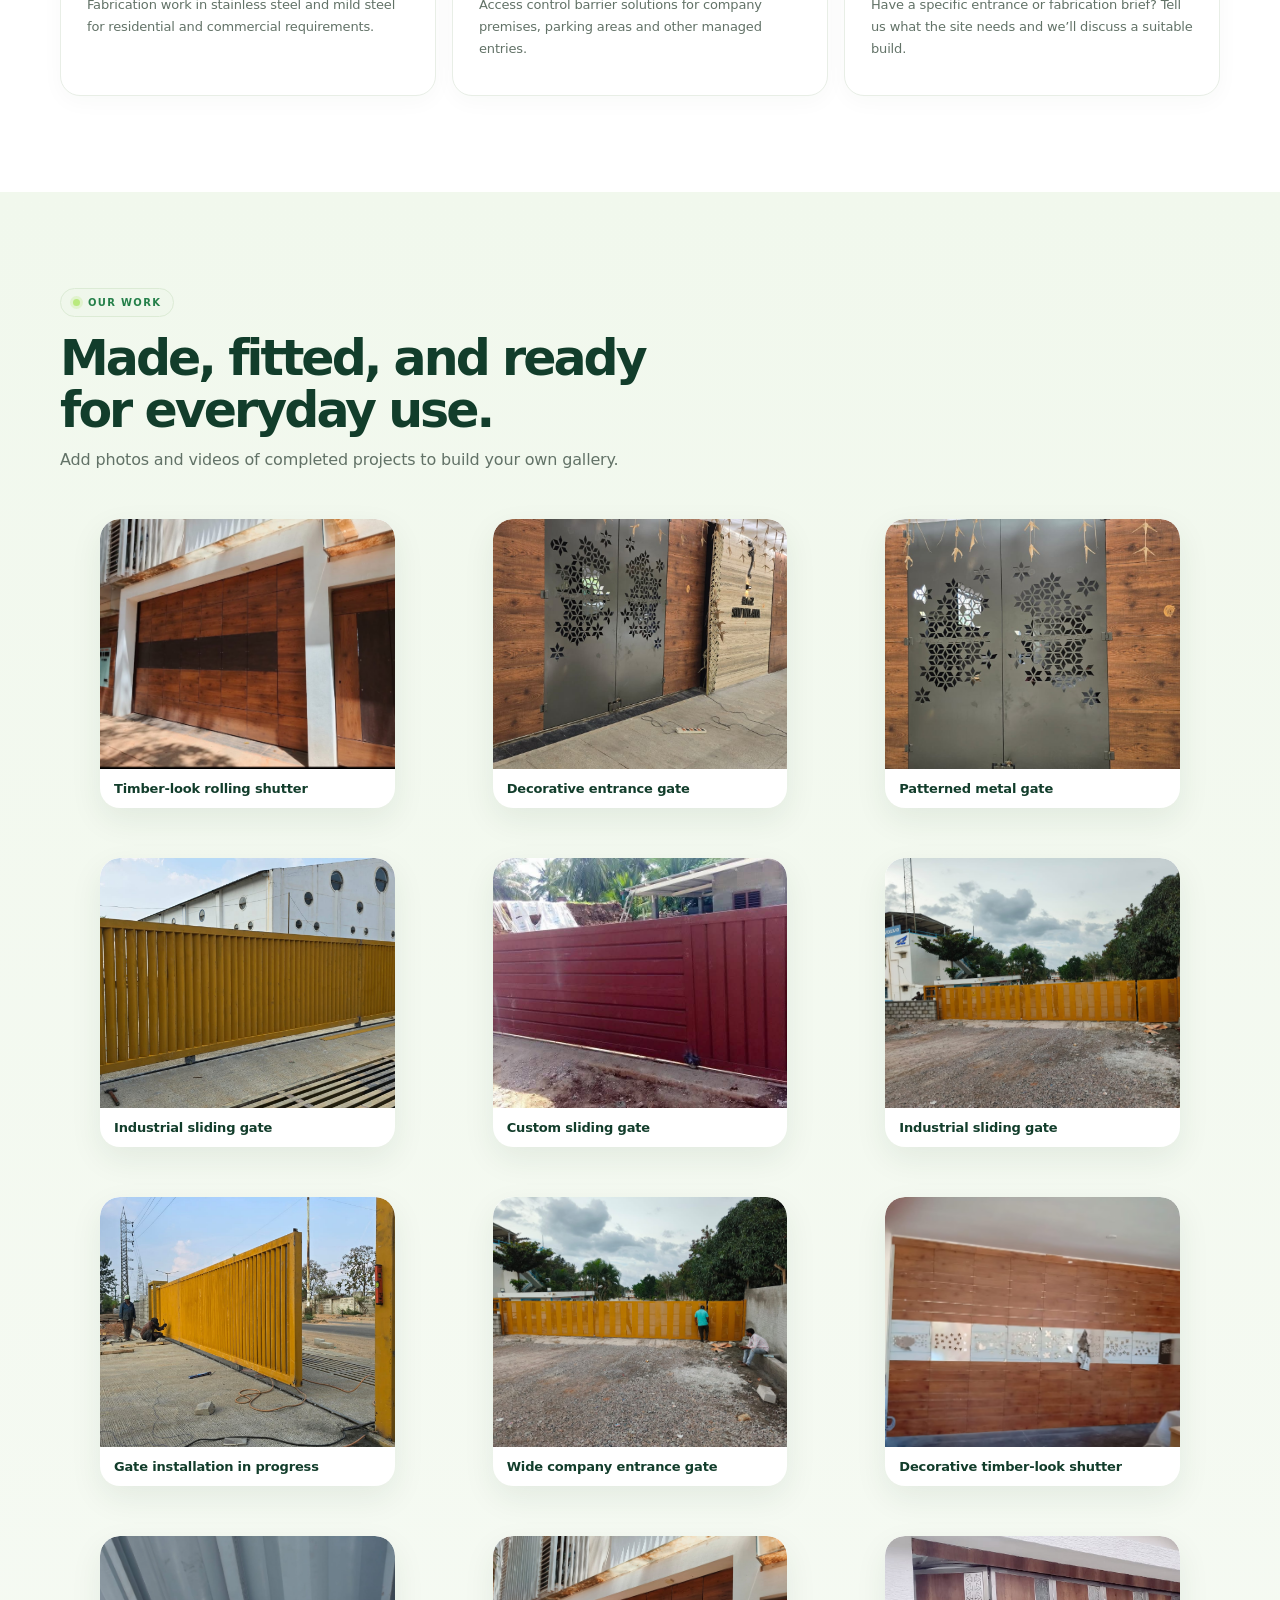
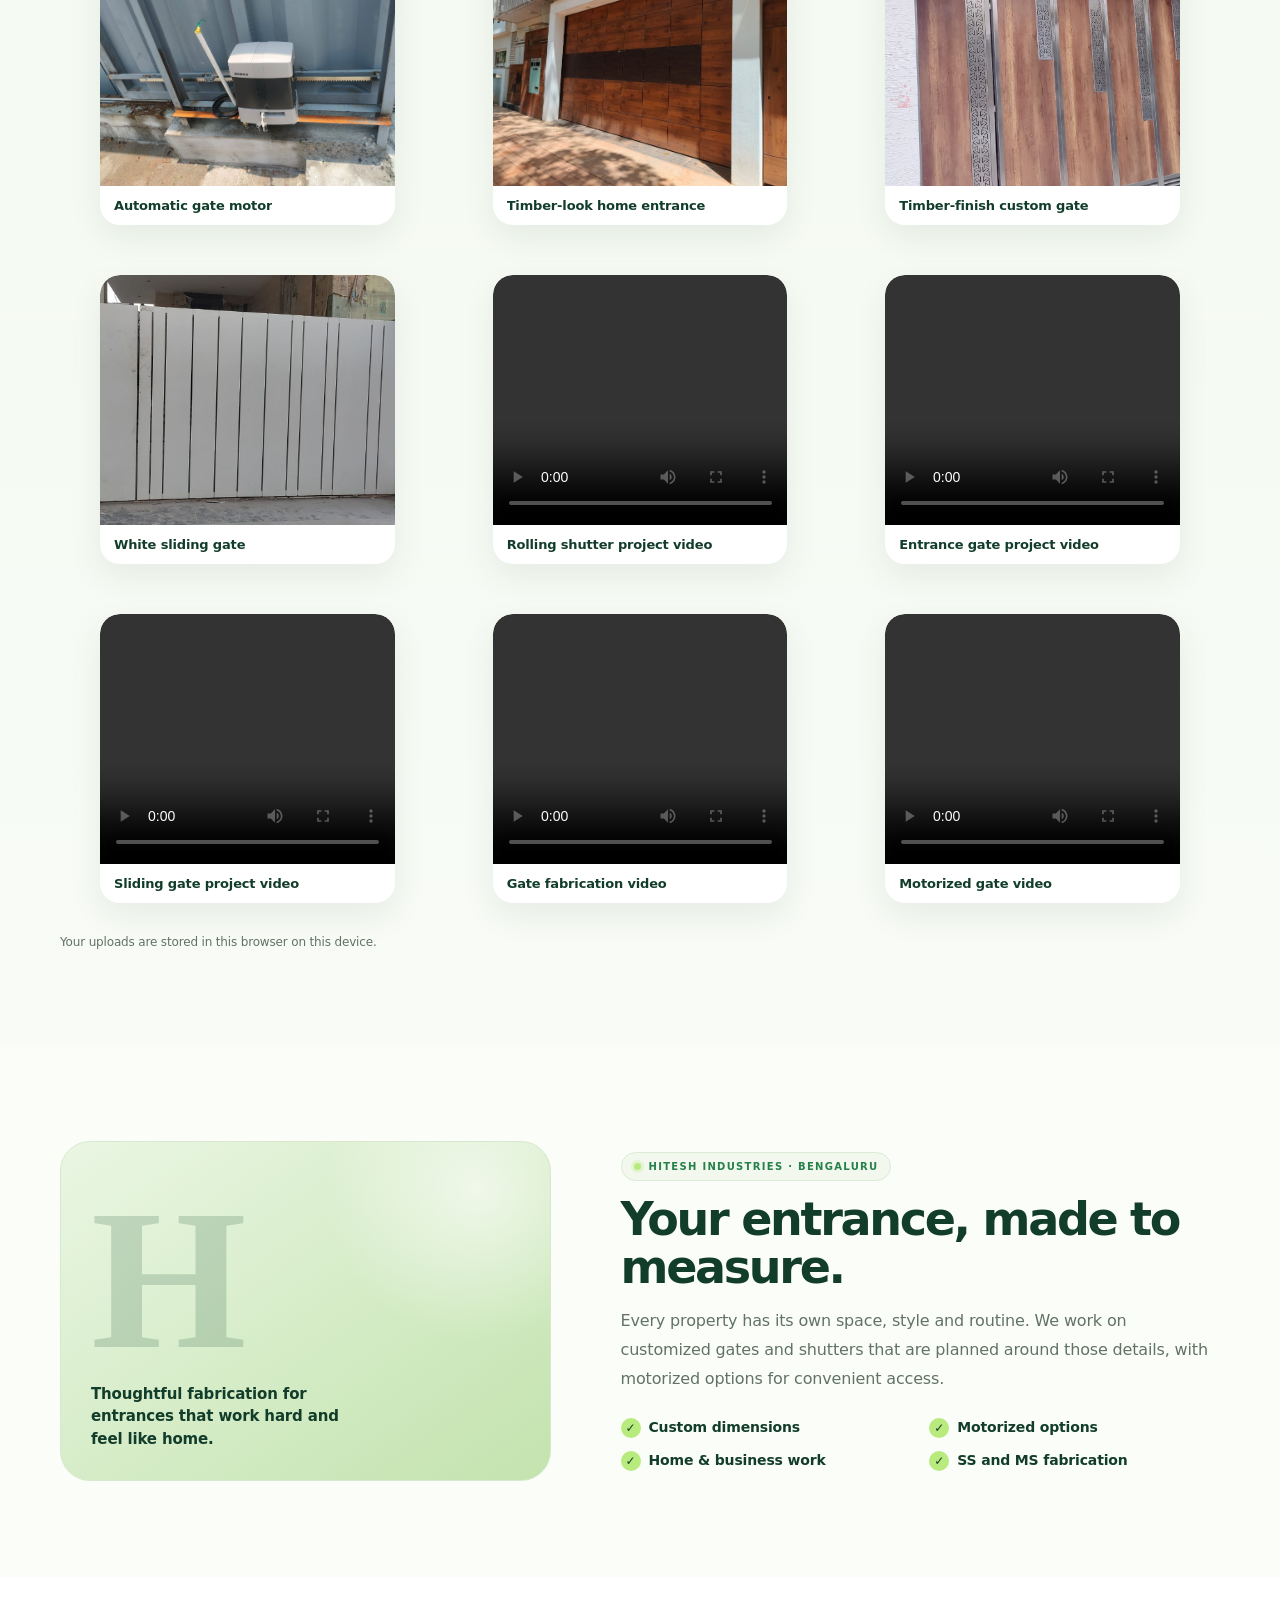
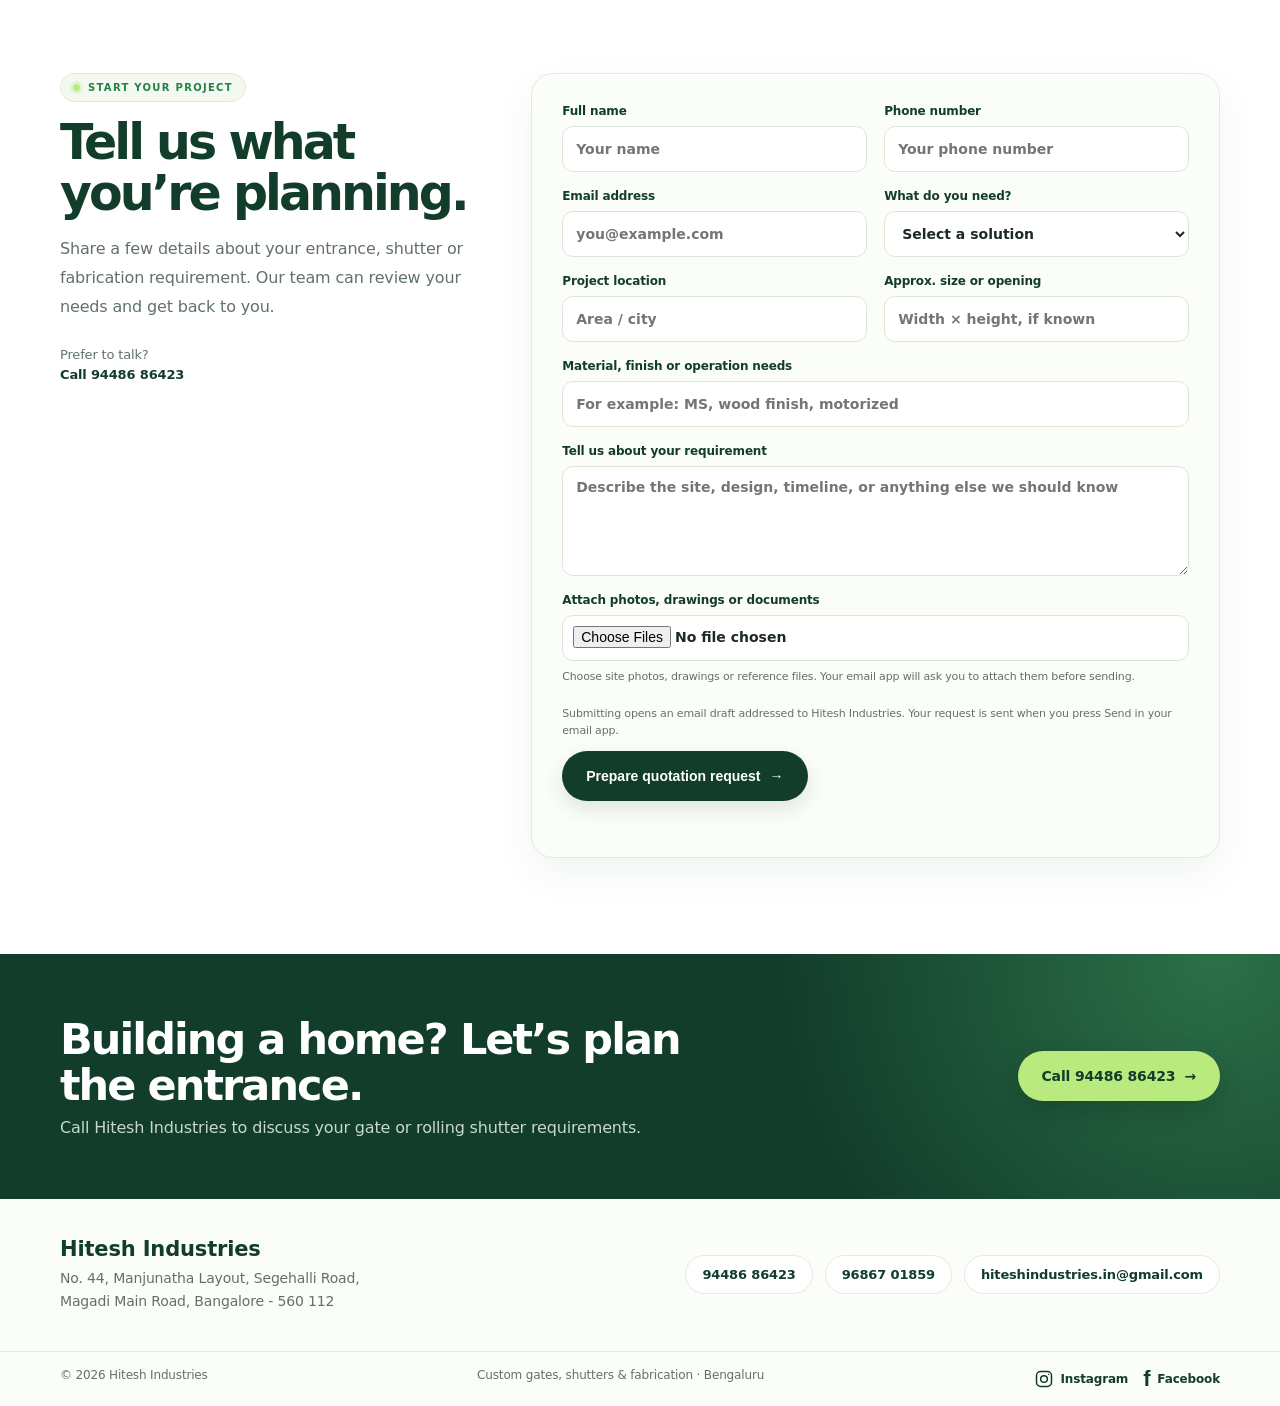
==== commit 4f555600: "Update Bangalore postal code to 560 112" ====
--- a/index.html
+++ b/index.html
@@ -1,446 +1,446 @@
-<!doctype html>
-<html lang="en">
-<head>
-  <meta charset="utf-8">
-  <meta name="viewport" content="width=device-width, initial-scale=1">
-  <meta name="theme-color" content="#f6fbf5">
-  <meta name="description" content="Custom rolling shutters, sliding gates and entrance fabrication by Hitesh Industries, Bengaluru.">
-  <title>Hitesh Industries | Gates & Rolling Shutters</title>
-  <style>
-    :root {
-      --forest: #174b34;
-      --green: #2f8a50;
-      --lime: #b7e878;
-      --pale: #edf7e9;
-      --paper: #f8fbf6;
-      --ink: #1d2a22;
-      --muted: #647267;
-      --line: #dce8da;
-      --white: #fff;
-      --radius: 22px;
-      --shadow: 0 22px 60px rgb(25 67 43 / 11%);
-    }
-    * { box-sizing: border-box; }
-    html { scroll-behavior: smooth; }
-    body { margin: 0; background: var(--paper); color: var(--ink); font-family: Inter, ui-sans-serif, system-ui, -apple-system, "Segoe UI", sans-serif; }
-    a { color: inherit; text-decoration: none; }
-    .wrap { width: min(1160px, calc(100% - 48px)); margin-inline: auto; }
-    .topbar { height: 82px; display: flex; align-items: center; border-bottom: 1px solid rgb(23 75 52 / 8%); background: rgb(248 251 246 / 90%); }
-    .nav { display: flex; align-items: center; justify-content: space-between; gap: 28px; }
-    .brand { display: inline-flex; align-items: center; gap: 11px; font-weight: 800; letter-spacing: -.04em; color: var(--forest); font-size: 19px; }
-    .brand-mark { display: grid; place-items: center; height: 40px; width: 40px; border-radius: 50%; background: var(--lime); color: var(--forest); font: 700 27px Georgia, serif; }
-    .navlinks { display: flex; align-items: center; gap: 32px; color: #536157; font-size: 14px; font-weight: 600; }
-    .navlinks a:hover { color: var(--green); }
+<!doctype html>
+<html lang="en">
+<head>
+  <meta charset="utf-8">
+  <meta name="viewport" content="width=device-width, initial-scale=1">
+  <meta name="theme-color" content="#f6fbf5">
+  <meta name="description" content="Custom rolling shutters, sliding gates and entrance fabrication by Hitesh Industries, Bengaluru.">
+  <title>Hitesh Industries | Gates & Rolling Shutters</title>
+  <style>
+    :root {
+      --forest: #174b34;
+      --green: #2f8a50;
+      --lime: #b7e878;
+      --pale: #edf7e9;
+      --paper: #f8fbf6;
+      --ink: #1d2a22;
+      --muted: #647267;
+      --line: #dce8da;
+      --white: #fff;
+      --radius: 22px;
+      --shadow: 0 22px 60px rgb(25 67 43 / 11%);
+    }
+    * { box-sizing: border-box; }
+    html { scroll-behavior: smooth; }
+    body { margin: 0; background: var(--paper); color: var(--ink); font-family: Inter, ui-sans-serif, system-ui, -apple-system, "Segoe UI", sans-serif; }
+    a { color: inherit; text-decoration: none; }
+    .wrap { width: min(1160px, calc(100% - 48px)); margin-inline: auto; }
+    .topbar { height: 82px; display: flex; align-items: center; border-bottom: 1px solid rgb(23 75 52 / 8%); background: rgb(248 251 246 / 90%); }
+    .nav { display: flex; align-items: center; justify-content: space-between; gap: 28px; }
+    .brand { display: inline-flex; align-items: center; gap: 11px; font-weight: 800; letter-spacing: -.04em; color: var(--forest); font-size: 19px; }
+    .brand-mark { display: grid; place-items: center; height: 40px; width: 40px; border-radius: 50%; background: var(--lime); color: var(--forest); font: 700 27px Georgia, serif; }
+    .navlinks { display: flex; align-items: center; gap: 32px; color: #536157; font-size: 14px; font-weight: 600; }
+    .navlinks a:hover { color: var(--green); }
     .nav-actions { display: flex; align-items: center; gap: 12px; flex: 0 0 auto; }
     .social-link { display: inline-flex; align-items: center; gap: 7px; color: var(--forest); font-size: 13px; font-weight: 700; }
     .social-link svg, .footer-social svg { width: 20px; height: 20px; fill: none; stroke: currentColor; stroke-width: 1.8; stroke-linecap: round; stroke-linejoin: round; }
-    .social-link .social-dot, .footer-social .social-dot { fill: currentColor; stroke: none; }
+    .social-link .social-dot, .footer-social .social-dot { fill: currentColor; stroke: none; }
     .facebook-icon { font-family: Arial, sans-serif; font-size: 22px; font-weight: 800; line-height: 1; }
     .footer-social { display: flex; align-items: center; gap: 15px; }
     .footer-social a { display: inline-flex; align-items: center; gap: 7px; color: var(--forest); font-weight: 700; }
-    .button { display: inline-flex; min-height: 48px; align-items: center; justify-content: center; gap: 9px; border-radius: 999px; padding: 0 22px; background: var(--forest); color: #fff; font-size: 14px; font-weight: 700; transition: transform .2s, background .2s; }
-    .button:hover { transform: translateY(-2px); background: var(--green); }
-    .button.light { background: #fff; color: var(--forest); box-shadow: 0 8px 24px rgb(18 58 37 / 10%); }
-    .hero { position: relative; overflow: hidden; padding: 74px 0 82px; background: radial-gradient(ellipse at 80% 35%, #e6f4d9 0, transparent 36%), var(--paper); }
-    .hero-grid { display: grid; grid-template-columns: 1.02fr .98fr; align-items: center; gap: 45px; }
-    .eyebrow { display: inline-flex; align-items: center; gap: 8px; color: var(--green); font-size: 12px; font-weight: 800; letter-spacing: .14em; text-transform: uppercase; }
-    .eyebrow::before { content: ""; width: 22px; height: 2px; background: var(--lime); }
-    h1 { margin: 20px 0 19px; max-width: 620px; font-size: clamp(42px, 5.5vw, 70px); line-height: .99; letter-spacing: -.065em; color: var(--forest); }
-    h1 em { color: var(--green); font-style: normal; }
-    .intro { margin: 0; max-width: 540px; color: var(--muted); font-size: 17px; line-height: 1.75; }
-    .hero-actions { display: flex; align-items: center; gap: 13px; margin-top: 29px; flex-wrap: wrap; }
-    .phone-note { color: var(--muted); font-size: 13px; margin-top: 24px; }
-    .phone-note strong { color: var(--forest); }
-    .hero-art { position: relative; min-height: 420px; border-radius: 34px; overflow: hidden; background: #dcefd0; box-shadow: var(--shadow); isolation: isolate; }
-    .hero-art img { position: absolute; inset: 0; width: 100%; height: 100%; object-fit: cover; }
-    .hero-art::after { content: ""; position: absolute; inset: 45% 0 0; background: linear-gradient(transparent, rgb(15 45 25 / 52%)); }
-    .art-sky { position: absolute; inset: 0; background: linear-gradient(155deg, #e8f5df 0 48%, #c7e3b6 48% 100%); }
-    .sun { position: absolute; top: 42px; right: 58px; width: 77px; height: 77px; border-radius: 50%; background: #c9eb8c; }
-    .house { position: absolute; z-index: 1; width: 57%; height: 58%; right: 12%; bottom: 23%; background: #fffdf8; clip-path: polygon(50% 0, 100% 34%, 100% 100%, 0 100%, 0 34%); filter: drop-shadow(0 12px 8px rgb(45 78 49 / 10%)); }
-    .house::before { content: ""; position: absolute; width: 25%; height: 62%; left: 38%; bottom: 0; background: #e9efe5; border-radius: 70px 70px 0 0; }
-    .window { position: absolute; top: 43%; width: 14%; height: 18%; border: 5px solid #d5e7cf; background: #eef7e9; }
-    .window.one { left: 13%; } .window.two { right: 13%; }
-    .drive { position: absolute; z-index: 0; width: 100%; height: 36%; bottom: 0; background: linear-gradient(165deg, #abcda0, #8eb681); clip-path: polygon(32% 0, 71% 0, 100% 100%, 0 100%); }
-    .gate { position: absolute; z-index: 2; left: 7%; right: 7%; bottom: 11%; height: 28%; border: 7px solid #315c43; border-bottom: 0; background: repeating-linear-gradient(90deg, #466f53 0 6px, #b8d1ad 6px 13px); box-shadow: 0 12px 22px rgb(29 63 38 / 20%); }
-    .gate::before { content: ""; position: absolute; left: 48%; top: -7px; height: calc(100% + 7px); width: 5px; background: #315c43; }
-    .gate-label { position: absolute; z-index: 3; left: 22px; bottom: 20px; border-radius: 15px; padding: 13px 17px; background: #fff; color: var(--forest); font-size: 12px; font-weight: 800; box-shadow: 0 8px 26px rgb(22 62 39 / 12%); }
-    .gate-label span { display: block; color: var(--muted); font-size: 10px; font-weight: 600; margin-top: 4px; }
-    .section { padding: 84px 0; }
-    .section-heading { max-width: 650px; margin-bottom: 34px; }
-    .section-heading h2 { margin: 13px 0 10px; color: var(--forest); font-size: clamp(31px, 4vw, 46px); line-height: 1.05; letter-spacing: -.05em; }
-    .section-heading p { margin: 0; color: var(--muted); line-height: 1.7; }
-    .services { background: #fff; }
-    .cards { display: grid; grid-template-columns: repeat(3, 1fr); gap: 18px; }
+    .button { display: inline-flex; min-height: 48px; align-items: center; justify-content: center; gap: 9px; border-radius: 999px; padding: 0 22px; background: var(--forest); color: #fff; font-size: 14px; font-weight: 700; transition: transform .2s, background .2s; }
+    .button:hover { transform: translateY(-2px); background: var(--green); }
+    .button.light { background: #fff; color: var(--forest); box-shadow: 0 8px 24px rgb(18 58 37 / 10%); }
+    .hero { position: relative; overflow: hidden; padding: 74px 0 82px; background: radial-gradient(ellipse at 80% 35%, #e6f4d9 0, transparent 36%), var(--paper); }
+    .hero-grid { display: grid; grid-template-columns: 1.02fr .98fr; align-items: center; gap: 45px; }
+    .eyebrow { display: inline-flex; align-items: center; gap: 8px; color: var(--green); font-size: 12px; font-weight: 800; letter-spacing: .14em; text-transform: uppercase; }
+    .eyebrow::before { content: ""; width: 22px; height: 2px; background: var(--lime); }
+    h1 { margin: 20px 0 19px; max-width: 620px; font-size: clamp(42px, 5.5vw, 70px); line-height: .99; letter-spacing: -.065em; color: var(--forest); }
+    h1 em { color: var(--green); font-style: normal; }
+    .intro { margin: 0; max-width: 540px; color: var(--muted); font-size: 17px; line-height: 1.75; }
+    .hero-actions { display: flex; align-items: center; gap: 13px; margin-top: 29px; flex-wrap: wrap; }
+    .phone-note { color: var(--muted); font-size: 13px; margin-top: 24px; }
+    .phone-note strong { color: var(--forest); }
+    .hero-art { position: relative; min-height: 420px; border-radius: 34px; overflow: hidden; background: #dcefd0; box-shadow: var(--shadow); isolation: isolate; }
+    .hero-art img { position: absolute; inset: 0; width: 100%; height: 100%; object-fit: cover; }
+    .hero-art::after { content: ""; position: absolute; inset: 45% 0 0; background: linear-gradient(transparent, rgb(15 45 25 / 52%)); }
+    .art-sky { position: absolute; inset: 0; background: linear-gradient(155deg, #e8f5df 0 48%, #c7e3b6 48% 100%); }
+    .sun { position: absolute; top: 42px; right: 58px; width: 77px; height: 77px; border-radius: 50%; background: #c9eb8c; }
+    .house { position: absolute; z-index: 1; width: 57%; height: 58%; right: 12%; bottom: 23%; background: #fffdf8; clip-path: polygon(50% 0, 100% 34%, 100% 100%, 0 100%, 0 34%); filter: drop-shadow(0 12px 8px rgb(45 78 49 / 10%)); }
+    .house::before { content: ""; position: absolute; width: 25%; height: 62%; left: 38%; bottom: 0; background: #e9efe5; border-radius: 70px 70px 0 0; }
+    .window { position: absolute; top: 43%; width: 14%; height: 18%; border: 5px solid #d5e7cf; background: #eef7e9; }
+    .window.one { left: 13%; } .window.two { right: 13%; }
+    .drive { position: absolute; z-index: 0; width: 100%; height: 36%; bottom: 0; background: linear-gradient(165deg, #abcda0, #8eb681); clip-path: polygon(32% 0, 71% 0, 100% 100%, 0 100%); }
+    .gate { position: absolute; z-index: 2; left: 7%; right: 7%; bottom: 11%; height: 28%; border: 7px solid #315c43; border-bottom: 0; background: repeating-linear-gradient(90deg, #466f53 0 6px, #b8d1ad 6px 13px); box-shadow: 0 12px 22px rgb(29 63 38 / 20%); }
+    .gate::before { content: ""; position: absolute; left: 48%; top: -7px; height: calc(100% + 7px); width: 5px; background: #315c43; }
+    .gate-label { position: absolute; z-index: 3; left: 22px; bottom: 20px; border-radius: 15px; padding: 13px 17px; background: #fff; color: var(--forest); font-size: 12px; font-weight: 800; box-shadow: 0 8px 26px rgb(22 62 39 / 12%); }
+    .gate-label span { display: block; color: var(--muted); font-size: 10px; font-weight: 600; margin-top: 4px; }
+    .section { padding: 84px 0; }
+    .section-heading { max-width: 650px; margin-bottom: 34px; }
+    .section-heading h2 { margin: 13px 0 10px; color: var(--forest); font-size: clamp(31px, 4vw, 46px); line-height: 1.05; letter-spacing: -.05em; }
+    .section-heading p { margin: 0; color: var(--muted); line-height: 1.7; }
+    .services { background: #fff; }
+    .cards { display: grid; grid-template-columns: repeat(3, 1fr); gap: 18px; }
     .card { border: 1px solid var(--line); border-radius: var(--radius); padding: 25px; background: #fff; transition: transform .2s, box-shadow .2s; }
-.card:hover { transform: translateY(-5px); box-shadow: var(--shadow); }
-    .card-icon { display: grid; place-items: center; width: 53px; height: 53px; border-radius: 17px; margin-bottom: 19px; color: var(--forest); background: var(--pale); }
-    .card-icon svg { width: 27px; height: 27px; stroke: currentColor; fill: none; stroke-width: 1.7; stroke-linecap: round; stroke-linejoin: round; }
-    .card h3 { margin: 0 0 9px; color: var(--forest); font-size: 19px; letter-spacing: -.025em; }
-    .card p { margin: 0; color: var(--muted); font-size: 14px; line-height: 1.7; }
-    .gallery-section { background: #f2f8ef; }
-    .gallery-heading { display: flex; justify-content: space-between; align-items: end; gap: 25px; }
-    .gallery-heading .section-heading { margin-bottom: 30px; }
+.card:hover { transform: translateY(-5px); box-shadow: var(--shadow); }
+    .card-icon { display: grid; place-items: center; width: 53px; height: 53px; border-radius: 17px; margin-bottom: 19px; color: var(--forest); background: var(--pale); }
+    .card-icon svg { width: 27px; height: 27px; stroke: currentColor; fill: none; stroke-width: 1.7; stroke-linecap: round; stroke-linejoin: round; }
+    .card h3 { margin: 0 0 9px; color: var(--forest); font-size: 19px; letter-spacing: -.025em; }
+    .card p { margin: 0; color: var(--muted); font-size: 14px; line-height: 1.7; }
+    .gallery-section { background: #f2f8ef; }
+    .gallery-heading { display: flex; justify-content: space-between; align-items: end; gap: 25px; }
+    .gallery-heading .section-heading { margin-bottom: 30px; }
     .upload-box[hidden] { display: none; }
-    .upload-box { display: flex; flex-direction: column; align-items: flex-start; gap: 9px; padding-bottom: 30px; flex: 0 0 auto; }
-    .upload-note, .gallery-storage-note { color: var(--muted); font-size: 12px; }
-    .gallery-grid { display: grid; grid-template-columns: repeat(3, 1fr); gap: 18px; }
-    .gallery-item { position: relative; overflow: hidden; min-height: 220px; border: 1px solid var(--line); border-radius: 18px; background: #fff; box-shadow: 0 9px 26px rgb(25 67 43 / 6%); }
-    .gallery-item img, .gallery-item video { display: block; width: 100%; height: 250px; object-fit: cover; background: #e6eee2; }
-    .gallery-item figcaption { display: flex; justify-content: space-between; align-items: center; gap: 10px; padding: 12px 14px; color: var(--forest); font-size: 13px; font-weight: 650; }
-    .gallery-item figcaption span { overflow: hidden; text-overflow: ellipsis; white-space: nowrap; }
-    .gallery-remove { flex: 0 0 auto; border: 0; border-radius: 999px; padding: 7px 10px; background: var(--pale); color: var(--forest); cursor: pointer; font: inherit; font-size: 11px; }
+    .upload-box { display: flex; flex-direction: column; align-items: flex-start; gap: 9px; padding-bottom: 30px; flex: 0 0 auto; }
+    .upload-note, .gallery-storage-note { color: var(--muted); font-size: 12px; }
+    .gallery-grid { display: grid; grid-template-columns: repeat(3, 1fr); gap: 18px; }
+    .gallery-item { position: relative; overflow: hidden; min-height: 220px; border: 1px solid var(--line); border-radius: 18px; background: #fff; box-shadow: 0 9px 26px rgb(25 67 43 / 6%); }
+    .gallery-item img, .gallery-item video { display: block; width: 100%; height: 250px; object-fit: cover; background: #e6eee2; }
+    .gallery-item figcaption { display: flex; justify-content: space-between; align-items: center; gap: 10px; padding: 12px 14px; color: var(--forest); font-size: 13px; font-weight: 650; }
+    .gallery-item figcaption span { overflow: hidden; text-overflow: ellipsis; white-space: nowrap; }
+    .gallery-remove { flex: 0 0 auto; border: 0; border-radius: 999px; padding: 7px 10px; background: var(--pale); color: var(--forest); cursor: pointer; font: inherit; font-size: 11px; }
     .gallery-empty[hidden] { display: none; }
-    .gallery-empty { grid-column: 1 / -1; display: grid; place-items: center; min-height: 160px; padding: 20px; border: 1px dashed #b8cfb3; border-radius: 18px; color: var(--muted); text-align: center; }
+    .gallery-empty { grid-column: 1 / -1; display: grid; place-items: center; min-height: 160px; padding: 20px; border: 1px dashed #b8cfb3; border-radius: 18px; color: var(--muted); text-align: center; }
     .gallery-storage-note { margin: 16px 0 0; }
-    .about { display: grid; grid-template-columns: .9fr 1.1fr; gap: 70px; align-items: center; }
-    .about-panel { min-height: 310px; display: flex; flex-direction: column; justify-content: flex-end; padding: 30px; border-radius: 30px; background: linear-gradient(145deg, #dff0d4, #b6d995); }
-    .about-panel .big-h { color: rgb(23 75 52 / 18%); font: 700 180px/.75 Georgia, serif; letter-spacing: -.1em; }
-    .about-panel p { margin: 28px 0 0; max-width: 270px; color: var(--forest); font-size: 15px; font-weight: 700; line-height: 1.5; }
-    .about-copy h2 { margin: 14px 0; color: var(--forest); font-size: clamp(32px, 4vw, 46px); line-height: 1.05; letter-spacing: -.05em; }
-    .about-copy > p { color: var(--muted); line-height: 1.8; }
-    .checks { display: grid; grid-template-columns: 1fr 1fr; gap: 13px 18px; padding: 0; margin: 24px 0 0; list-style: none; color: var(--forest); font-size: 14px; font-weight: 650; }
-    .checks li::before { content: "✓"; display: inline-grid; place-items: center; width: 20px; height: 20px; margin-right: 8px; border-radius: 50%; background: var(--lime); font-size: 12px; }
-    .cta { padding: 62px 0; background: var(--forest); color: #fff; }
-    .cta-inner { display: flex; justify-content: space-between; align-items: center; gap: 24px; }
-    .cta h2 { max-width: 650px; margin: 0 0 9px; font-size: clamp(29px, 4vw, 43px); line-height: 1.08; letter-spacing: -.045em; }
-    .cta p { margin: 0; color: #c7d9cc; }
-    .cta .button { color: var(--forest); background: var(--lime); flex: 0 0 auto; }
-    .contact { display: flex; flex-wrap: wrap; align-items: center; justify-content: space-between; gap: 25px; padding: 38px 0; }
-    .contact h2 { margin: 0 0 6px; color: var(--forest); font-size: 21px; }
-    .contact p { margin: 0; color: var(--muted); font-size: 14px; line-height: 1.65; }
-    .contact-links { display: flex; gap: 12px; flex-wrap: wrap; }
-    .contact-links a { color: var(--forest); border: 1px solid var(--line); border-radius: 999px; padding: 11px 16px; font-size: 13px; font-weight: 700; background: #fff; }
-    footer { padding: 16px 0; border-top: 1px solid var(--line); color: var(--muted); font-size: 12px; }
-    footer .wrap { display: flex; justify-content: space-between; gap: 15px; flex-wrap: wrap; }
-    @media (max-width: 800px) {
-      .navlinks { display: none; }
-      .hero { padding: 55px 0 62px; }
-      .hero-grid, .about { grid-template-columns: 1fr; }
-      .hero-grid { gap: 35px; }
-      .hero-art { min-height: 380px; }
-      .about { gap: 35px; }
+    .about { display: grid; grid-template-columns: .9fr 1.1fr; gap: 70px; align-items: center; }
+    .about-panel { min-height: 310px; display: flex; flex-direction: column; justify-content: flex-end; padding: 30px; border-radius: 30px; background: linear-gradient(145deg, #dff0d4, #b6d995); }
+    .about-panel .big-h { color: rgb(23 75 52 / 18%); font: 700 180px/.75 Georgia, serif; letter-spacing: -.1em; }
+    .about-panel p { margin: 28px 0 0; max-width: 270px; color: var(--forest); font-size: 15px; font-weight: 700; line-height: 1.5; }
+    .about-copy h2 { margin: 14px 0; color: var(--forest); font-size: clamp(32px, 4vw, 46px); line-height: 1.05; letter-spacing: -.05em; }
+    .about-copy > p { color: var(--muted); line-height: 1.8; }
+    .checks { display: grid; grid-template-columns: 1fr 1fr; gap: 13px 18px; padding: 0; margin: 24px 0 0; list-style: none; color: var(--forest); font-size: 14px; font-weight: 650; }
+    .checks li::before { content: "✓"; display: inline-grid; place-items: center; width: 20px; height: 20px; margin-right: 8px; border-radius: 50%; background: var(--lime); font-size: 12px; }
+    .cta { padding: 62px 0; background: var(--forest); color: #fff; }
+    .cta-inner { display: flex; justify-content: space-between; align-items: center; gap: 24px; }
+    .cta h2 { max-width: 650px; margin: 0 0 9px; font-size: clamp(29px, 4vw, 43px); line-height: 1.08; letter-spacing: -.045em; }
+    .cta p { margin: 0; color: #c7d9cc; }
+    .cta .button { color: var(--forest); background: var(--lime); flex: 0 0 auto; }
+    .contact { display: flex; flex-wrap: wrap; align-items: center; justify-content: space-between; gap: 25px; padding: 38px 0; }
+    .contact h2 { margin: 0 0 6px; color: var(--forest); font-size: 21px; }
+    .contact p { margin: 0; color: var(--muted); font-size: 14px; line-height: 1.65; }
+    .contact-links { display: flex; gap: 12px; flex-wrap: wrap; }
+    .contact-links a { color: var(--forest); border: 1px solid var(--line); border-radius: 999px; padding: 11px 16px; font-size: 13px; font-weight: 700; background: #fff; }
+    footer { padding: 16px 0; border-top: 1px solid var(--line); color: var(--muted); font-size: 12px; }
+    footer .wrap { display: flex; justify-content: space-between; gap: 15px; flex-wrap: wrap; }
+    @media (max-width: 800px) {
+      .navlinks { display: none; }
+      .hero { padding: 55px 0 62px; }
+      .hero-grid, .about { grid-template-columns: 1fr; }
+      .hero-grid { gap: 35px; }
+      .hero-art { min-height: 380px; }
+      .about { gap: 35px; }
       .cards { grid-template-columns: repeat(2, 1fr); }
       .gallery-heading { align-items: flex-start; flex-direction: column; gap: 0; }
       .upload-box { padding-bottom: 25px; }
       .gallery-grid { grid-template-columns: repeat(2, 1fr); }
-      .gallery-item img, .gallery-item video { height: 210px; }
-    }
-    @media (max-width: 560px) {
-      .wrap { width: min(100% - 32px, 1160px); }
-      .topbar { height: 70px; }
-      .brand { font-size: 16px; }
-      .brand-mark { width: 36px; height: 36px; }
+      .gallery-item img, .gallery-item video { height: 210px; }
+    }
+    @media (max-width: 560px) {
+      .wrap { width: min(100% - 32px, 1160px); }
+      .topbar { height: 70px; }
+      .brand { font-size: 16px; }
+      .brand-mark { width: 36px; height: 36px; }
       .topbar .button { min-height: 41px; padding: 0 15px; font-size: 12px; }
       .nav-actions { gap: 10px; }
       .social-link .social-label { display: none; }
-      .social-link svg { width: 22px; height: 22px; }
-      .hero { padding: 43px 0 50px; }
-      h1 { font-size: clamp(42px, 13vw, 61px); }
-      .intro { font-size: 15px; }
-      .hero-art { min-height: 300px; border-radius: 24px; }
-      .house { width: 66%; right: 8%; }
-      .gate { left: 5%; right: 5%; }
-      .section { padding: 62px 0; }
+      .social-link svg { width: 22px; height: 22px; }
+      .hero { padding: 43px 0 50px; }
+      h1 { font-size: clamp(42px, 13vw, 61px); }
+      .intro { font-size: 15px; }
+      .hero-art { min-height: 300px; border-radius: 24px; }
+      .house { width: 66%; right: 8%; }
+      .gate { left: 5%; right: 5%; }
+      .section { padding: 62px 0; }
       .cards { grid-template-columns: 1fr; }
       .gallery-grid { grid-template-columns: 1fr; }
       .gallery-item img, .gallery-item video { height: 230px; }
-      .upload-box .button { font-size: 13px; }
-      .card { padding: 22px; }
-      .about-panel { min-height: 245px; }
-      .about-panel .big-h { font-size: 145px; }
-      .checks { grid-template-columns: 1fr; }
-      .cta { padding: 48px 0; }
-      .cta-inner { align-items: flex-start; flex-direction: column; }
-      .contact { align-items: flex-start; flex-direction: column; }
-    }
-    /* Refined modern finish */
-    :root { --forest: #123d2b; --green: #25804a; --lime: #b9ea7d; --pale: #eff7eb; --paper: #fbfdf9; --muted: #627267; --line: #e2ebe0; --radius: 24px; --shadow: 0 24px 70px rgb(18 61 43 / 14%); }
-    body { letter-spacing: -.01em; }
-    .topbar { position: sticky; top: 0; z-index: 20; height: 76px; border-bottom-color: rgb(23 75 52 / 7%); background: rgb(251 253 249 / 86%); backdrop-filter: blur(18px); }
-    .brand { gap: 10px; font-size: 17px; letter-spacing: -.045em; }
-    .brand-mark { width: 42px; height: 42px; box-shadow: inset 0 0 0 1px rgb(18 61 43 / 7%); }
-    .navlinks { gap: 29px; font-size: 13px; }
-    .navlinks a { transition: color .2s ease; }
+      .upload-box .button { font-size: 13px; }
+      .card { padding: 22px; }
+      .about-panel { min-height: 245px; }
+      .about-panel .big-h { font-size: 145px; }
+      .checks { grid-template-columns: 1fr; }
+      .cta { padding: 48px 0; }
+      .cta-inner { align-items: flex-start; flex-direction: column; }
+      .contact { align-items: flex-start; flex-direction: column; }
+    }
+    /* Refined modern finish */
+    :root { --forest: #123d2b; --green: #25804a; --lime: #b9ea7d; --pale: #eff7eb; --paper: #fbfdf9; --muted: #627267; --line: #e2ebe0; --radius: 24px; --shadow: 0 24px 70px rgb(18 61 43 / 14%); }
+    body { letter-spacing: -.01em; }
+    .topbar { position: sticky; top: 0; z-index: 20; height: 76px; border-bottom-color: rgb(23 75 52 / 7%); background: rgb(251 253 249 / 86%); backdrop-filter: blur(18px); }
+    .brand { gap: 10px; font-size: 17px; letter-spacing: -.045em; }
+    .brand-mark { width: 42px; height: 42px; box-shadow: inset 0 0 0 1px rgb(18 61 43 / 7%); }
+    .navlinks { gap: 29px; font-size: 13px; }
+    .navlinks a { transition: color .2s ease; }
     .nav-actions { display: flex; align-items: center; gap: 12px; flex: 0 0 auto; }
     .social-link { display: inline-flex; align-items: center; gap: 7px; color: var(--forest); font-size: 13px; font-weight: 700; }
     .social-link svg, .footer-social svg { width: 20px; height: 20px; fill: none; stroke: currentColor; stroke-width: 1.8; stroke-linecap: round; stroke-linejoin: round; }
-    .social-link .social-dot, .footer-social .social-dot { fill: currentColor; stroke: none; }
+    .social-link .social-dot, .footer-social .social-dot { fill: currentColor; stroke: none; }
     .facebook-icon { font-family: Arial, sans-serif; font-size: 22px; font-weight: 800; line-height: 1; }
     .footer-social { display: flex; align-items: center; gap: 15px; }
     .footer-social a { display: inline-flex; align-items: center; gap: 7px; color: var(--forest); font-weight: 700; }
-    .button { min-height: 50px; padding-inline: 24px; box-shadow: 0 8px 20px rgb(18 61 43 / 12%); transition: transform .22s ease, background .22s ease, box-shadow .22s ease; }
-    .button:hover { transform: translateY(-2px); box-shadow: 0 13px 25px rgb(18 61 43 / 17%); }
-    .button.light { border: 1px solid #e6eee3; box-shadow: 0 8px 20px rgb(18 61 43 / 5%); }
-    .hero { padding: 78px 0 88px; background: radial-gradient(circle at 82% 24%, rgb(205 235 180 / 56%), transparent 32%), linear-gradient(180deg,#f8fcf5 0%,#fbfdf9 100%); }
-    .hero-grid { gap: 58px; }
-    .eyebrow { padding: 8px 12px; border: 1px solid #dcebd5; border-radius: 999px; background: rgb(239 247 235 / 75%); font-size: 10px; letter-spacing: .13em; }
-    .eyebrow::before { width: 7px; height: 7px; border-radius: 50%; box-shadow: 0 0 0 3px rgb(185 234 125 / 27%); }
-    h1 { margin-top: 23px; font-size: clamp(48px, 6vw, 76px); line-height: .98; letter-spacing: -.075em; }
-    h1 em { color: #33894f; }
-    .intro { font-size: 16px; line-height: 1.8; }
-    .hero-art { min-height: 465px; border: 8px solid #fff; border-radius: 30px; box-shadow: 0 28px 75px rgb(27 67 41 / 19%); transform: rotate(1deg); }
-    .hero-art img { transition: transform .8s cubic-bezier(.2,.7,.2,1); }
-    .hero-art:hover img { transform: scale(1.045); }
-    .gate-label { left: 20px; bottom: 20px; border: 1px solid rgb(255 255 255 / 65%); border-radius: 16px; padding: 14px 17px; box-shadow: 0 12px 35px rgb(15 45 25 / 20%); }
-    .section { padding: 96px 0; }
-    .section-heading { margin-bottom: 38px; }
-    .section-heading h2 { margin-top: 16px; font-size: clamp(34px, 4vw, 49px); letter-spacing: -.06em; }
-    .services { background: #fff; }
-    .cards { gap: 16px; }
-    .card { position: relative; display: block; min-height: 230px; padding: 26px; border-color: #e8eee6; border-radius: 20px; box-shadow: 0 6px 22px rgb(21 59 37 / 3%); }
+    .button { min-height: 50px; padding-inline: 24px; box-shadow: 0 8px 20px rgb(18 61 43 / 12%); transition: transform .22s ease, background .22s ease, box-shadow .22s ease; }
+    .button:hover { transform: translateY(-2px); box-shadow: 0 13px 25px rgb(18 61 43 / 17%); }
+    .button.light { border: 1px solid #e6eee3; box-shadow: 0 8px 20px rgb(18 61 43 / 5%); }
+    .hero { padding: 78px 0 88px; background: radial-gradient(circle at 82% 24%, rgb(205 235 180 / 56%), transparent 32%), linear-gradient(180deg,#f8fcf5 0%,#fbfdf9 100%); }
+    .hero-grid { gap: 58px; }
+    .eyebrow { padding: 8px 12px; border: 1px solid #dcebd5; border-radius: 999px; background: rgb(239 247 235 / 75%); font-size: 10px; letter-spacing: .13em; }
+    .eyebrow::before { width: 7px; height: 7px; border-radius: 50%; box-shadow: 0 0 0 3px rgb(185 234 125 / 27%); }
+    h1 { margin-top: 23px; font-size: clamp(48px, 6vw, 76px); line-height: .98; letter-spacing: -.075em; }
+    h1 em { color: #33894f; }
+    .intro { font-size: 16px; line-height: 1.8; }
+    .hero-art { min-height: 465px; border: 8px solid #fff; border-radius: 30px; box-shadow: 0 28px 75px rgb(27 67 41 / 19%); transform: rotate(1deg); }
+    .hero-art img { transition: transform .8s cubic-bezier(.2,.7,.2,1); }
+    .hero-art:hover img { transform: scale(1.045); }
+    .gate-label { left: 20px; bottom: 20px; border: 1px solid rgb(255 255 255 / 65%); border-radius: 16px; padding: 14px 17px; box-shadow: 0 12px 35px rgb(15 45 25 / 20%); }
+    .section { padding: 96px 0; }
+    .section-heading { margin-bottom: 38px; }
+    .section-heading h2 { margin-top: 16px; font-size: clamp(34px, 4vw, 49px); letter-spacing: -.06em; }
+    .services { background: #fff; }
+    .cards { gap: 16px; }
+    .card { position: relative; display: block; min-height: 230px; padding: 26px; border-color: #e8eee6; border-radius: 20px; box-shadow: 0 6px 22px rgb(21 59 37 / 3%); }
     .card::after { content: "↗"; position: absolute; top: 25px; right: 25px; display: grid; place-items: center; width: 32px; height: 32px; border-radius: 50%; color: var(--forest); background: var(--pale); font-size: 15px; opacity: 0; transform: translate(-4px,4px); transition: .2s ease; }
-.card:hover { border-color: #c6dfbd; transform: translateY(-6px); box-shadow: 0 18px 36px rgb(21 59 37 / 9%); }
-    .card:hover::after { opacity: 1; transform: translate(0,0); }
-    .card-icon { width: 50px; height: 50px; border-radius: 15px; color: #247748; background: linear-gradient(145deg,#eff8e9,#e7f3df); }
-    .card h3 { margin-top: 22px; font-size: 17px; }
-    .card p { font-size: 13px; }
-    .gallery-section { background: linear-gradient(180deg,#f1f8ed,#f8fbf6); }
-    .gallery-item { border: 0; border-radius: 20px; box-shadow: 0 12px 32px rgb(21 59 37 / 8%); }
-    .gallery-item img, .gallery-item video { border-radius: 20px 20px 0 0; }
-    .gallery-empty { background: rgb(255 255 255 / 55%); }
-    .about-panel { overflow: hidden; position: relative; min-height: 340px; border: 1px solid #d8e8cf; background: radial-gradient(circle at 85% 14%,rgb(255 255 255 / 60%),transparent 30%),linear-gradient(145deg,#eaf6e3,#c3e3ae); }
-    .about-panel .big-h { font-size: 200px; }
-    .cta { background: radial-gradient(circle at 95% 0%,#2c7048 0,transparent 35%),var(--forest); }
-    .cta .button { box-shadow: 0 10px 26px rgb(0 0 0 / 16%); }
-    .contact-links a { transition: border-color .2s ease, transform .2s ease; }
-    .contact-links a:hover { border-color: #b7d7ac; transform: translateY(-2px); }
-    @media (max-width: 800px) { .hero { padding: 62px 0 72px; } .hero-art { min-height: 400px; } }
-    @media (max-width: 560px) { .topbar { height: 66px; } .brand { font-size: 14px; } .brand-mark { width: 36px; height: 36px; } .hero { padding: 45px 0 54px; } .hero-grid { gap: 30px; } h1 { font-size: clamp(44px, 13vw, 62px); } .hero-art { min-height: 290px; border-width: 5px; border-radius: 22px; } .section { padding: 68px 0; } .card { min-height: 0; padding: 23px; } .card h3 { margin-top: 17px; } .about-panel { min-height: 255px; } }
-    .quote-section { background: #fff; }
-    .quote-layout { display: grid; grid-template-columns: .75fr 1.25fr; align-items: start; gap: 58px; }
-    .quote-intro { position: sticky; top: 105px; }
-    .quote-intro h2 { margin: 16px 0; color: var(--forest); font-size: clamp(34px,4vw,49px); line-height: 1.03; letter-spacing: -.06em; }
-    .quote-intro > p { color: var(--muted); line-height: 1.8; }
-    .quote-contact { display: flex; flex-direction: column; gap: 5px; margin-top: 25px; color: var(--muted); font-size: 13px; }
-    .quote-contact a { color: var(--forest); font-weight: 750; }
-    .quote-form { padding: 30px; border: 1px solid var(--line); border-radius: 22px; background: var(--paper); box-shadow: 0 15px 40px rgb(18 61 43 / 6%); }
-    .form-grid { display: grid; grid-template-columns: 1fr 1fr; gap: 17px; }
-    .form-grid label { display: flex; flex-direction: column; gap: 8px; color: var(--forest); font-size: 12px; font-weight: 750; }
-    .form-grid .wide { grid-column: 1 / -1; }
-    .form-grid input, .form-grid select, .form-grid textarea { width: 100%; min-height: 46px; padding: 12px 13px; border: 1px solid #dce7d9; border-radius: 11px; outline: none; background: #fff; color: var(--ink); font: inherit; font-size: 14px; }
-    .form-grid textarea { min-height: 110px; resize: vertical; }
-    .form-grid input:focus, .form-grid select:focus, .form-grid textarea:focus { border-color: var(--green); box-shadow: 0 0 0 3px rgb(47 138 80 / 12%); }
-    .upload-field input { padding: 10px; background: #fff; }
-    .file-help { color: var(--muted); font-size: 11px; line-height: 1.5; font-weight: 500; }
-    .file-list { color: var(--forest); font-size: 12px; font-weight: 600; }
-    .quote-disclaimer, .quote-status { color: var(--muted); font-size: 11px; line-height: 1.6; }
-    .quote-form > .button { border: 0; cursor: pointer; }
-    .quote-status { min-height: 16px; margin: 10px 0 0; }
-    @media (max-width: 800px) { .quote-layout { grid-template-columns: 1fr; gap: 28px; } .quote-intro { position: static; } }
-    @media (max-width: 560px) { .quote-form { padding: 21px; } .form-grid { grid-template-columns: 1fr; } .form-grid .wide { grid-column: auto; } }
-  </style>
-</head>
-<body>
-  <header class="topbar">
-    <nav class="nav wrap" aria-label="Main navigation">
-      <a class="brand" href="#home"><span class="brand-mark">H</span><span>HITESH INDUSTRIES</span></a>
-      <div class="navlinks"><a href="#solutions">Solutions</a><a href="#gallery">Gallery</a><a href="#about">Why Hitesh Industries</a><a href="#quote">Request a quote</a><a href="#contact">Contact</a></div>
-      <div class="nav-actions">
-        <a class="social-link" href="https://www.instagram.com/hiteshindustries.in/" target="_blank" rel="noopener noreferrer" aria-label="Visit Hitesh Industries on Instagram"><svg viewBox="0 0 24 24" aria-hidden="true"><rect x="3" y="3" width="18" height="18" rx="5"></rect><circle cx="12" cy="12" r="4"></circle><circle cx="17.5" cy="6.5" r=".8" class="social-dot"></circle></svg><span class="social-label">Instagram</span></a>
-        <a class="social-link" href="https://www.facebook.com/share/1Hh5x9ysyB/" target="_blank" rel="noopener noreferrer" aria-label="Visit Hitesh Industries on Facebook"><span class="facebook-icon" aria-hidden="true">f</span><span class="social-label">Facebook</span></a>
-        <a class="button" href="tel:+919448686423">Call us <span aria-hidden="true">↗</span></a>
-      </div>
-    </nav>
-  </header>
-
-  <main>
-    <section class="hero" id="home">
-      <div class="hero-grid wrap">
-        <div>
-          <div class="eyebrow">Made for your entrance</div>
-          <h1>A stronger first impression starts at your <em>gate.</em></h1>
-          <p class="intro">Custom rolling shutters, sliding gates and entrance fabrication—designed around your home, built for everyday use.</p>
-          <div class="hero-actions"><a class="button" href="#contact">Plan your entrance <span aria-hidden="true">→</span></a><a class="button light" href="#solutions">Explore our work</a></div>
-          <p class="phone-note">Talk to our team: <strong>94486 86423</strong></p>
-        </div>
-        <div class="hero-art">
-          <img src="images/green-rolling-shutter.jpg" alt="Green custom rolling shutter by Hitesh Industries">
-          <div class="gate-label">Made to fit your home<span>Custom rolling shutters · Bengaluru</span></div>
-        </div>
-      </div>
-    </section>
-
-    <section class="section services" id="solutions">
-      <div class="wrap">
-        <div class="section-heading"><div class="eyebrow">What we make</div><h2>Built around the way you enter.</h2><p>From a new home’s front gate to dependable industrial access, we fabricate practical solutions to suit your space.</p></div>
-        <div class="cards">
-          <a class="card" href="solutions/rolling-shutters.html"><div class="card-icon"><svg viewBox="0 0 24 24"><path d="M4 20V5h16v15M4 9h16M4 13h16M4 17h16M8 5v15M16 5v15"/></svg></div><h3>Rolling shutters</h3><p>Made-to-measure shutters for homes and businesses, with motorized operation available for smooth everyday access.</p></a>
-          <a class="card" href="solutions/sliding-gates.html"><div class="card-icon"><svg viewBox="0 0 24 24"><path d="M3 20V6h15v14M6 9h9M6 12h9M6 15h9M18 12h3m-2-2 2 2-2 2"/></svg></div><h3>Sliding gates</h3><p>Space-smart sliding gates, crafted to complement your entrance and available with motorized movement.</p></a>
-          <a class="card" href="solutions/house-entrance-gates.html"><div class="card-icon"><svg viewBox="0 0 24 24"><path d="M4 20V5h16v15M4 9h16M8 5v15m8-15v15M2 20h20"/></svg></div><h3>House entrance gates</h3><p>Custom normal gates with designs and dimensions planned for your home’s frontage and daily needs.</p></a>
-          <a class="card" href="solutions/ss-ms-fabrication.html"><div class="card-icon"><svg viewBox="0 0 24 24"><path d="M4 20V4m4 16V4m4 16V4m4 16V4m4 16V4M2 8h20M2 16h20"/></svg></div><h3>SS &amp; MS fabrication</h3><p>Fabrication work in stainless steel and mild steel for residential and commercial requirements.</p></a>
-          <a class="card" href="solutions/boom-barriers.html"><div class="card-icon"><svg viewBox="0 0 24 24"><path d="M3 18h18M6 18V6h2v12m8 0V6h2v12M8 8h8M8 12h8m-7-8h6"/></svg></div><h3>Boom barriers</h3><p>Access control barrier solutions for company premises, parking areas and other managed entries.</p></a>
-          <a class="card" href="solutions/custom-projects.html"><div class="card-icon"><svg viewBox="0 0 24 24"><path d="M4 19 19 4m-9 0h9v9M5 5h4M5 5v4M5 19h4m10-4v4h-4"/></svg></div><h3>Custom projects</h3><p>Have a specific entrance or fabrication brief? Tell us what the site needs and we’ll discuss a suitable build.</p></a>
-        </div>
-      </div>
-    </section>
-
-    <section class="section gallery-section" id="gallery">
-      <div class="wrap">
-        <div class="gallery-heading">
-          <div class="section-heading"><div class="eyebrow">Our work</div><h2>Made, fitted, and ready for everyday use.</h2><p>Add photos and videos of completed projects to build your own gallery.</p></div>
-          <div class="upload-box" id="manager-upload" hidden><input id="media-upload" type="file" accept="image/*,video/*" multiple hidden><button class="button" id="upload-trigger" type="button">＋ Add photos or videos</button><span class="upload-note">Choose images or videos from this device</span></div>
-        </div>
-        <div class="gallery-grid" id="gallery-grid" aria-live="polite">
-          <figure class="gallery-item gallery-static"><img src="images/projects/timber-look-rolling-shutter.jpeg" alt="Timber-look rolling shutter at a residential entrance" loading="lazy"><figcaption><span>Timber-look rolling shutter</span></figcaption></figure>
-          <figure class="gallery-item gallery-static"><img src="images/projects/decorative-entrance-gate.jpeg" alt="Custom decorative metal entrance gate" loading="lazy"><figcaption><span>Decorative entrance gate</span></figcaption></figure>
-          <figure class="gallery-item gallery-static"><img src="images/projects/patterned-metal-gate.jpeg" alt="Custom patterned metal gate with geometric cut-outs" loading="lazy"><figcaption><span>Patterned metal gate</span></figcaption></figure>
-          <figure class="gallery-item gallery-static"><img src="images/projects/industrial-sliding-gate.jpeg" alt="Large industrial sliding gate" loading="lazy"><figcaption><span>Industrial sliding gate</span></figcaption></figure>
-          <figure class="gallery-item gallery-static"><img src="images/projects/burgundy-sliding-gate.jpeg" alt="Burgundy custom sliding entrance gate" loading="lazy"><figcaption><span>Custom sliding gate</span></figcaption></figure>
-          <figure class="gallery-item gallery-static"><img src="images/projects/orange-gate-site.jpeg" alt="Orange industrial sliding gate at a commercial entrance" loading="lazy"><figcaption><span>Industrial sliding gate</span></figcaption></figure>
-          <figure class="gallery-item gallery-static"><img src="images/projects/orange-gate-install.jpeg" alt="Orange sliding gate during installation" loading="lazy"><figcaption><span>Gate installation in progress</span></figcaption></figure>
-          <figure class="gallery-item gallery-static"><img src="images/projects/orange-gate-wide.jpeg" alt="Wide orange sliding gate at a company entrance" loading="lazy"><figcaption><span>Wide company entrance gate</span></figcaption></figure>
-          <figure class="gallery-item gallery-static"><img src="images/projects/timber-shutter-interior.jpeg" alt="Timber-look shutter with decorative panels" loading="lazy"><figcaption><span>Decorative timber-look shutter</span></figcaption></figure>
-          <figure class="gallery-item gallery-static"><img src="images/projects/sliding-gate-motor.jpeg" alt="Automatic motor fitted to a sliding gate" loading="lazy"><figcaption><span>Automatic gate motor</span></figcaption></figure>
-          <figure class="gallery-item gallery-static"><img src="images/projects/timber-shutter-exterior.jpeg" alt="Timber-look entrance shutter at a home" loading="lazy"><figcaption><span>Timber-look home entrance</span></figcaption></figure>
-          <figure class="gallery-item gallery-static"><img src="images/projects/timber-pattern-gate.jpeg" alt="Timber-finish sliding gate with patterned steel details" loading="lazy"><figcaption><span>Timber-finish custom gate</span></figcaption></figure>
-          <figure class="gallery-item gallery-static"><img src="images/projects/white-sliding-gate.jpeg" alt="White metal sliding gate at a residential entrance" loading="lazy"><figcaption><span>White sliding gate</span></figcaption></figure>
-          <figure class="gallery-item gallery-static"><video controls preload="metadata" playsinline aria-label="Rolling shutter project video"><source src="media/rolling-shutter-showcase.mp4" type="video/mp4">Your browser does not support video playback.</video><figcaption><span>Rolling shutter project video</span></figcaption></figure>
-          <figure class="gallery-item gallery-static"><video controls preload="metadata" playsinline aria-label="Entrance gate project video"><source src="media/entrance-gate-showcase.mp4" type="video/mp4">Your browser does not support video playback.</video><figcaption><span>Entrance gate project video</span></figcaption></figure>
-          <figure class="gallery-item gallery-static"><video controls preload="metadata" playsinline aria-label="Sliding gate project video"><source src="media/sliding-gate-showcase.mp4" type="video/mp4">Your browser does not support video playback.</video><figcaption><span>Sliding gate project video</span></figcaption></figure>
-          <figure class="gallery-item gallery-static"><video controls preload="metadata" playsinline aria-label="Gate fabrication project video"><source src="media/gate-project-showcase.mp4" type="video/mp4">Your browser does not support video playback.</video><figcaption><span>Gate fabrication video</span></figcaption></figure>
-          <figure class="gallery-item gallery-static"><video controls preload="metadata" playsinline aria-label="Motorized gate project video"><source src="media/motorized-gate-showcase.mp4" type="video/mp4">Your browser does not support video playback.</video><figcaption><span>Motorized gate video</span></figcaption></figure>          <div class="gallery-empty" id="gallery-empty" hidden>Your project gallery will appear here after you add media.</div>
-        </div>
-        <p class="gallery-storage-note">Your uploads are stored in this browser on this device.</p>
-      </div>
-    </section>
-    <section class="section" id="about">
-      <div class="about wrap">
-        <div class="about-panel"><div class="big-h">H</div><p>Thoughtful fabrication for entrances that work hard and feel like home.</p></div>
-        <div class="about-copy"><div class="eyebrow">Hitesh Industries · Bengaluru</div><h2>Your entrance, made to measure.</h2><p>Every property has its own space, style and routine. We work on customized gates and shutters that are planned around those details, with motorized options for convenient access.</p><ul class="checks"><li>Custom dimensions</li><li>Motorized options</li><li>Home &amp; business work</li><li>SS and MS fabrication</li></ul></div>
-      </div>
-    </section>
-
-    <section class="section quote-section" id="quote">
-      <div class="wrap quote-layout">
-        <div class="quote-intro"><div class="eyebrow">Start your project</div><h2>Tell us what you’re planning.</h2><p>Share a few details about your entrance, shutter or fabrication requirement. Our team can review your needs and get back to you.</p><div class="quote-contact"><span>Prefer to talk?</span><a href="tel:+919448686423">Call 94486 86423</a></div></div>
-        <form class="quote-form" id="quote-form">
-          <div class="form-grid">
-            <label>Full name<input name="name" autocomplete="name" required placeholder="Your name"></label>
-            <label>Phone number<input name="phone" type="tel" autocomplete="tel" required placeholder="Your phone number"></label>
-            <label>Email address<input name="email" type="email" autocomplete="email" required placeholder="you@example.com"></label>
-            <label>What do you need?<select name="project" required><option value="" disabled selected>Select a solution</option><option>Rolling shutter</option><option>Sliding gate</option><option>House entrance gate</option><option>SS / MS fabrication</option><option>Boom barrier</option><option>Other custom project</option></select></label>
-            <label>Project location<input name="location" placeholder="Area / city"></label>
-            <label>Approx. size or opening<input name="size" placeholder="Width × height, if known"></label>
-            <label class="wide">Material, finish or operation needs<input name="specifications" placeholder="For example: MS, wood finish, motorized"></label>
-            <label class="wide">Tell us about your requirement<textarea name="details" rows="4" required placeholder="Describe the site, design, timeline, or anything else we should know"></textarea></label>
-            <label class="wide upload-field">Attach photos, drawings or documents<input id="quote-files" name="attachments" type="file" multiple accept="image/*,video/*,.pdf,.doc,.docx"><span class="file-help">Choose site photos, drawings or reference files. Your email app will ask you to attach them before sending.</span><span id="quote-file-list" class="file-list" aria-live="polite"></span></label>
-          </div>
-          <p class="quote-disclaimer">Submitting opens an email draft addressed to Hitesh Industries. Your request is sent when you press Send in your email app.</p>
-          <button class="button" type="submit">Prepare quotation request <span aria-hidden="true">→</span></button>
-          <p class="quote-status" id="quote-status" aria-live="polite"></p>
-        </form>
-      </div>
-    </section>
-    <section class="cta">
-      <div class="cta-inner wrap"><div><h2>Building a home? Let’s plan the entrance.</h2><p>Call Hitesh Industries to discuss your gate or rolling shutter requirements.</p></div><a class="button" href="tel:+919448686423">Call 94486 86423 <span aria-hidden="true">→</span></a></div>
-    </section>
-
-    <section class="contact wrap" id="contact">
-      <div><h2>Hitesh Industries</h2><p>No. 44, Manjunatha Layout, Segehalli Road,<br>Magadi Main Road, Bangalore - 560 091</p></div>
-      <div class="contact-links"><a href="tel:+919448686423">94486 86423</a><a href="tel:+919686701859">96867 01859</a><a href="mailto:hiteshindustries.in@gmail.com">hiteshindustries.in@gmail.com</a></div>
-    </section>
-  </main>
-  <footer><div class="wrap"><span>© <span id="year">2026</span> Hitesh Industries</span><span>Custom gates, shutters &amp; fabrication · Bengaluru</span><div class="footer-social"><a href="https://www.instagram.com/hiteshindustries.in/" target="_blank" rel="noopener noreferrer" aria-label="Visit Hitesh Industries on Instagram"><svg viewBox="0 0 24 24" aria-hidden="true"><rect x="3" y="3" width="18" height="18" rx="5"></rect><circle cx="12" cy="12" r="4"></circle><circle cx="17.5" cy="6.5" r=".8" class="social-dot"></circle></svg><span>Instagram</span></a><a href="https://www.facebook.com/share/1Hh5x9ysyB/" target="_blank" rel="noopener noreferrer" aria-label="Visit Hitesh Industries on Facebook"><span class="facebook-icon" aria-hidden="true">f</span><span>Facebook</span></a></div></div></footer>
-  <script>
-    (() => {
-      const dbName = 'hitesh-industries-gallery';
-      const storeName = 'media';
-      const input = document.getElementById('media-upload');
-      const grid = document.getElementById('gallery-grid');
-      const empty = document.getElementById('gallery-empty');
-      const trigger = document.getElementById('upload-trigger');
-      const managerUpload = document.getElementById('manager-upload');
-      managerUpload.hidden = new URLSearchParams(window.location.search).get('manager') !== '1';
-
-      function openDatabase() {
-        return new Promise((resolve, reject) => {
-          const request = indexedDB.open(dbName, 1);
-          request.onupgradeneeded = () => request.result.createObjectStore(storeName, { keyPath: 'id', autoIncrement: true });
-          request.onsuccess = () => resolve(request.result);
-          request.onerror = () => reject(request.error);
-        });
-      }
-      async function allMedia() {
-        const db = await openDatabase();
-        return new Promise((resolve, reject) => {
-          const request = db.transaction(storeName).objectStore(storeName).getAll();
-          request.onsuccess = () => resolve(request.result);
-          request.onerror = () => reject(request.error);
-        });
-      }
-      async function saveMedia(file) {
-        const db = await openDatabase();
-        return new Promise((resolve, reject) => {
-          const request = db.transaction(storeName, 'readwrite').objectStore(storeName).add({ name: file.name, type: file.type, blob: file });
-          request.onsuccess = () => resolve();
-          request.onerror = () => reject(request.error);
-        });
-      }
-      async function removeMedia(id) {
-        const db = await openDatabase();
-        return new Promise((resolve, reject) => {
-          const request = db.transaction(storeName, 'readwrite').objectStore(storeName).delete(id);
-          request.onsuccess = () => resolve();
-          request.onerror = () => reject(request.error);
-        });
-      }
-      function render(items) {
-        grid.querySelectorAll('.gallery-user-item').forEach(item => item.remove());
-        empty.hidden = items.length + grid.querySelectorAll('.gallery-static').length > 0;
-        items.forEach(item => {
-          const figure = document.createElement('figure');
-          figure.className = 'gallery-item gallery-user-item';
-          const media = document.createElement(item.type.startsWith('video/') ? 'video' : 'img');
-          media.src = URL.createObjectURL(item.blob);
-          if (media.tagName === 'VIDEO') { media.controls = true; media.preload = 'metadata'; }
-          else media.alt = item.name;
-          const caption = document.createElement('figcaption');
-          const name = document.createElement('span'); name.textContent = item.name;
-          const remove = document.createElement('button'); remove.type = 'button'; remove.className = 'gallery-remove'; remove.textContent = 'Remove';
-          remove.addEventListener('click', async () => { await removeMedia(item.id); loadGallery(); });
-          caption.append(name, remove); figure.append(media, caption); grid.append(figure);
-        });
-      }
-      async function loadGallery() {
-        try { render(await allMedia()); }
-        catch { empty.hidden = false; empty.textContent = 'Gallery storage is unavailable in this browser. Try opening this page in a current browser.'; }
-      }
-      trigger.addEventListener('click', () => input.click());
-      input.addEventListener('change', async () => {
-        const files = Array.from(input.files || []).filter(file => file.type.startsWith('image/') || file.type.startsWith('video/'));
-        try { for (const file of files) await saveMedia(file); await loadGallery(); }
-        catch { empty.hidden = false; empty.textContent = 'Could not save these files. The browser may not have enough storage space.'; }
-        input.value = '';
-      });
-      loadGallery();
-    })();
-  </script>
-  <script>
-    (() => {
-      const form = document.getElementById('quote-form');
-      const files = document.getElementById('quote-files');
-      const list = document.getElementById('quote-file-list');
-      const status = document.getElementById('quote-status');
-      files.addEventListener('change', () => {
-        list.textContent = Array.from(files.files || []).map(file => file.name).join(' · ');
-      });
-      form.addEventListener('submit', event => {
-        event.preventDefault();
-        const data = new FormData(form);
-        const fields = [
-          ['Name', data.get('name')], ['Phone', data.get('phone')], ['Email', data.get('email')],
-          ['Project type', data.get('project')], ['Location', data.get('location') || 'Not provided'],
-          ['Approx. size', data.get('size') || 'Not provided'], ['Material / operation', data.get('specifications') || 'Not provided'],
-          ['Requirements', data.get('details')], ['Selected files', Array.from(files.files || []).map(file => file.name).join(', ') || 'None']
-        ];
-        const body = fields.map(([label, value]) => `${label}: ${value}`).join('\n');
-        const subject = `Quotation request — ${data.get('project')}`;
-        status.textContent = 'Your email app should open with the request. Attach your selected files, then press Send.';
-        window.location.href = `mailto:hiteshindustries.in@gmail.com?subject=${encodeURIComponent(subject)}&body=${encodeURIComponent(body)}`;
-      });
-    })();
-  </script>
-</body>
+.card:hover { border-color: #c6dfbd; transform: translateY(-6px); box-shadow: 0 18px 36px rgb(21 59 37 / 9%); }
+    .card:hover::after { opacity: 1; transform: translate(0,0); }
+    .card-icon { width: 50px; height: 50px; border-radius: 15px; color: #247748; background: linear-gradient(145deg,#eff8e9,#e7f3df); }
+    .card h3 { margin-top: 22px; font-size: 17px; }
+    .card p { font-size: 13px; }
+    .gallery-section { background: linear-gradient(180deg,#f1f8ed,#f8fbf6); }
+    .gallery-item { border: 0; border-radius: 20px; box-shadow: 0 12px 32px rgb(21 59 37 / 8%); }
+    .gallery-item img, .gallery-item video { border-radius: 20px 20px 0 0; }
+    .gallery-empty { background: rgb(255 255 255 / 55%); }
+    .about-panel { overflow: hidden; position: relative; min-height: 340px; border: 1px solid #d8e8cf; background: radial-gradient(circle at 85% 14%,rgb(255 255 255 / 60%),transparent 30%),linear-gradient(145deg,#eaf6e3,#c3e3ae); }
+    .about-panel .big-h { font-size: 200px; }
+    .cta { background: radial-gradient(circle at 95% 0%,#2c7048 0,transparent 35%),var(--forest); }
+    .cta .button { box-shadow: 0 10px 26px rgb(0 0 0 / 16%); }
+    .contact-links a { transition: border-color .2s ease, transform .2s ease; }
+    .contact-links a:hover { border-color: #b7d7ac; transform: translateY(-2px); }
+    @media (max-width: 800px) { .hero { padding: 62px 0 72px; } .hero-art { min-height: 400px; } }
+    @media (max-width: 560px) { .topbar { height: 66px; } .brand { font-size: 14px; } .brand-mark { width: 36px; height: 36px; } .hero { padding: 45px 0 54px; } .hero-grid { gap: 30px; } h1 { font-size: clamp(44px, 13vw, 62px); } .hero-art { min-height: 290px; border-width: 5px; border-radius: 22px; } .section { padding: 68px 0; } .card { min-height: 0; padding: 23px; } .card h3 { margin-top: 17px; } .about-panel { min-height: 255px; } }
+    .quote-section { background: #fff; }
+    .quote-layout { display: grid; grid-template-columns: .75fr 1.25fr; align-items: start; gap: 58px; }
+    .quote-intro { position: sticky; top: 105px; }
+    .quote-intro h2 { margin: 16px 0; color: var(--forest); font-size: clamp(34px,4vw,49px); line-height: 1.03; letter-spacing: -.06em; }
+    .quote-intro > p { color: var(--muted); line-height: 1.8; }
+    .quote-contact { display: flex; flex-direction: column; gap: 5px; margin-top: 25px; color: var(--muted); font-size: 13px; }
+    .quote-contact a { color: var(--forest); font-weight: 750; }
+    .quote-form { padding: 30px; border: 1px solid var(--line); border-radius: 22px; background: var(--paper); box-shadow: 0 15px 40px rgb(18 61 43 / 6%); }
+    .form-grid { display: grid; grid-template-columns: 1fr 1fr; gap: 17px; }
+    .form-grid label { display: flex; flex-direction: column; gap: 8px; color: var(--forest); font-size: 12px; font-weight: 750; }
+    .form-grid .wide { grid-column: 1 / -1; }
+    .form-grid input, .form-grid select, .form-grid textarea { width: 100%; min-height: 46px; padding: 12px 13px; border: 1px solid #dce7d9; border-radius: 11px; outline: none; background: #fff; color: var(--ink); font: inherit; font-size: 14px; }
+    .form-grid textarea { min-height: 110px; resize: vertical; }
+    .form-grid input:focus, .form-grid select:focus, .form-grid textarea:focus { border-color: var(--green); box-shadow: 0 0 0 3px rgb(47 138 80 / 12%); }
+    .upload-field input { padding: 10px; background: #fff; }
+    .file-help { color: var(--muted); font-size: 11px; line-height: 1.5; font-weight: 500; }
+    .file-list { color: var(--forest); font-size: 12px; font-weight: 600; }
+    .quote-disclaimer, .quote-status { color: var(--muted); font-size: 11px; line-height: 1.6; }
+    .quote-form > .button { border: 0; cursor: pointer; }
+    .quote-status { min-height: 16px; margin: 10px 0 0; }
+    @media (max-width: 800px) { .quote-layout { grid-template-columns: 1fr; gap: 28px; } .quote-intro { position: static; } }
+    @media (max-width: 560px) { .quote-form { padding: 21px; } .form-grid { grid-template-columns: 1fr; } .form-grid .wide { grid-column: auto; } }
+  </style>
+</head>
+<body>
+  <header class="topbar">
+    <nav class="nav wrap" aria-label="Main navigation">
+      <a class="brand" href="#home"><span class="brand-mark">H</span><span>HITESH INDUSTRIES</span></a>
+      <div class="navlinks"><a href="#solutions">Solutions</a><a href="#gallery">Gallery</a><a href="#about">Why Hitesh Industries</a><a href="#quote">Request a quote</a><a href="#contact">Contact</a></div>
+      <div class="nav-actions">
+        <a class="social-link" href="https://www.instagram.com/hiteshindustries.in/" target="_blank" rel="noopener noreferrer" aria-label="Visit Hitesh Industries on Instagram"><svg viewBox="0 0 24 24" aria-hidden="true"><rect x="3" y="3" width="18" height="18" rx="5"></rect><circle cx="12" cy="12" r="4"></circle><circle cx="17.5" cy="6.5" r=".8" class="social-dot"></circle></svg><span class="social-label">Instagram</span></a>
+        <a class="social-link" href="https://www.facebook.com/share/1Hh5x9ysyB/" target="_blank" rel="noopener noreferrer" aria-label="Visit Hitesh Industries on Facebook"><span class="facebook-icon" aria-hidden="true">f</span><span class="social-label">Facebook</span></a>
+        <a class="button" href="tel:+919448686423">Call us <span aria-hidden="true">↗</span></a>
+      </div>
+    </nav>
+  </header>
+
+  <main>
+    <section class="hero" id="home">
+      <div class="hero-grid wrap">
+        <div>
+          <div class="eyebrow">Made for your entrance</div>
+          <h1>A stronger first impression starts at your <em>gate.</em></h1>
+          <p class="intro">Custom rolling shutters, sliding gates and entrance fabrication—designed around your home, built for everyday use.</p>
+          <div class="hero-actions"><a class="button" href="#contact">Plan your entrance <span aria-hidden="true">→</span></a><a class="button light" href="#solutions">Explore our work</a></div>
+          <p class="phone-note">Talk to our team: <strong>94486 86423</strong></p>
+        </div>
+        <div class="hero-art">
+          <img src="images/green-rolling-shutter.jpg" alt="Green custom rolling shutter by Hitesh Industries">
+          <div class="gate-label">Made to fit your home<span>Custom rolling shutters · Bengaluru</span></div>
+        </div>
+      </div>
+    </section>
+
+    <section class="section services" id="solutions">
+      <div class="wrap">
+        <div class="section-heading"><div class="eyebrow">What we make</div><h2>Built around the way you enter.</h2><p>From a new home’s front gate to dependable industrial access, we fabricate practical solutions to suit your space.</p></div>
+        <div class="cards">
+          <a class="card" href="solutions/rolling-shutters.html"><div class="card-icon"><svg viewBox="0 0 24 24"><path d="M4 20V5h16v15M4 9h16M4 13h16M4 17h16M8 5v15M16 5v15"/></svg></div><h3>Rolling shutters</h3><p>Made-to-measure shutters for homes and businesses, with motorized operation available for smooth everyday access.</p></a>
+          <a class="card" href="solutions/sliding-gates.html"><div class="card-icon"><svg viewBox="0 0 24 24"><path d="M3 20V6h15v14M6 9h9M6 12h9M6 15h9M18 12h3m-2-2 2 2-2 2"/></svg></div><h3>Sliding gates</h3><p>Space-smart sliding gates, crafted to complement your entrance and available with motorized movement.</p></a>
+          <a class="card" href="solutions/house-entrance-gates.html"><div class="card-icon"><svg viewBox="0 0 24 24"><path d="M4 20V5h16v15M4 9h16M8 5v15m8-15v15M2 20h20"/></svg></div><h3>House entrance gates</h3><p>Custom normal gates with designs and dimensions planned for your home’s frontage and daily needs.</p></a>
+          <a class="card" href="solutions/ss-ms-fabrication.html"><div class="card-icon"><svg viewBox="0 0 24 24"><path d="M4 20V4m4 16V4m4 16V4m4 16V4m4 16V4M2 8h20M2 16h20"/></svg></div><h3>SS &amp; MS fabrication</h3><p>Fabrication work in stainless steel and mild steel for residential and commercial requirements.</p></a>
+          <a class="card" href="solutions/boom-barriers.html"><div class="card-icon"><svg viewBox="0 0 24 24"><path d="M3 18h18M6 18V6h2v12m8 0V6h2v12M8 8h8M8 12h8m-7-8h6"/></svg></div><h3>Boom barriers</h3><p>Access control barrier solutions for company premises, parking areas and other managed entries.</p></a>
+          <a class="card" href="solutions/custom-projects.html"><div class="card-icon"><svg viewBox="0 0 24 24"><path d="M4 19 19 4m-9 0h9v9M5 5h4M5 5v4M5 19h4m10-4v4h-4"/></svg></div><h3>Custom projects</h3><p>Have a specific entrance or fabrication brief? Tell us what the site needs and we’ll discuss a suitable build.</p></a>
+        </div>
+      </div>
+    </section>
+
+    <section class="section gallery-section" id="gallery">
+      <div class="wrap">
+        <div class="gallery-heading">
+          <div class="section-heading"><div class="eyebrow">Our work</div><h2>Made, fitted, and ready for everyday use.</h2><p>Add photos and videos of completed projects to build your own gallery.</p></div>
+          <div class="upload-box" id="manager-upload" hidden><input id="media-upload" type="file" accept="image/*,video/*" multiple hidden><button class="button" id="upload-trigger" type="button">＋ Add photos or videos</button><span class="upload-note">Choose images or videos from this device</span></div>
+        </div>
+        <div class="gallery-grid" id="gallery-grid" aria-live="polite">
+          <figure class="gallery-item gallery-static"><img src="images/projects/timber-look-rolling-shutter.jpeg" alt="Timber-look rolling shutter at a residential entrance" loading="lazy"><figcaption><span>Timber-look rolling shutter</span></figcaption></figure>
+          <figure class="gallery-item gallery-static"><img src="images/projects/decorative-entrance-gate.jpeg" alt="Custom decorative metal entrance gate" loading="lazy"><figcaption><span>Decorative entrance gate</span></figcaption></figure>
+          <figure class="gallery-item gallery-static"><img src="images/projects/patterned-metal-gate.jpeg" alt="Custom patterned metal gate with geometric cut-outs" loading="lazy"><figcaption><span>Patterned metal gate</span></figcaption></figure>
+          <figure class="gallery-item gallery-static"><img src="images/projects/industrial-sliding-gate.jpeg" alt="Large industrial sliding gate" loading="lazy"><figcaption><span>Industrial sliding gate</span></figcaption></figure>
+          <figure class="gallery-item gallery-static"><img src="images/projects/burgundy-sliding-gate.jpeg" alt="Burgundy custom sliding entrance gate" loading="lazy"><figcaption><span>Custom sliding gate</span></figcaption></figure>
+          <figure class="gallery-item gallery-static"><img src="images/projects/orange-gate-site.jpeg" alt="Orange industrial sliding gate at a commercial entrance" loading="lazy"><figcaption><span>Industrial sliding gate</span></figcaption></figure>
+          <figure class="gallery-item gallery-static"><img src="images/projects/orange-gate-install.jpeg" alt="Orange sliding gate during installation" loading="lazy"><figcaption><span>Gate installation in progress</span></figcaption></figure>
+          <figure class="gallery-item gallery-static"><img src="images/projects/orange-gate-wide.jpeg" alt="Wide orange sliding gate at a company entrance" loading="lazy"><figcaption><span>Wide company entrance gate</span></figcaption></figure>
+          <figure class="gallery-item gallery-static"><img src="images/projects/timber-shutter-interior.jpeg" alt="Timber-look shutter with decorative panels" loading="lazy"><figcaption><span>Decorative timber-look shutter</span></figcaption></figure>
+          <figure class="gallery-item gallery-static"><img src="images/projects/sliding-gate-motor.jpeg" alt="Automatic motor fitted to a sliding gate" loading="lazy"><figcaption><span>Automatic gate motor</span></figcaption></figure>
+          <figure class="gallery-item gallery-static"><img src="images/projects/timber-shutter-exterior.jpeg" alt="Timber-look entrance shutter at a home" loading="lazy"><figcaption><span>Timber-look home entrance</span></figcaption></figure>
+          <figure class="gallery-item gallery-static"><img src="images/projects/timber-pattern-gate.jpeg" alt="Timber-finish sliding gate with patterned steel details" loading="lazy"><figcaption><span>Timber-finish custom gate</span></figcaption></figure>
+          <figure class="gallery-item gallery-static"><img src="images/projects/white-sliding-gate.jpeg" alt="White metal sliding gate at a residential entrance" loading="lazy"><figcaption><span>White sliding gate</span></figcaption></figure>
+          <figure class="gallery-item gallery-static"><video controls preload="metadata" playsinline aria-label="Rolling shutter project video"><source src="media/rolling-shutter-showcase.mp4" type="video/mp4">Your browser does not support video playback.</video><figcaption><span>Rolling shutter project video</span></figcaption></figure>
+          <figure class="gallery-item gallery-static"><video controls preload="metadata" playsinline aria-label="Entrance gate project video"><source src="media/entrance-gate-showcase.mp4" type="video/mp4">Your browser does not support video playback.</video><figcaption><span>Entrance gate project video</span></figcaption></figure>
+          <figure class="gallery-item gallery-static"><video controls preload="metadata" playsinline aria-label="Sliding gate project video"><source src="media/sliding-gate-showcase.mp4" type="video/mp4">Your browser does not support video playback.</video><figcaption><span>Sliding gate project video</span></figcaption></figure>
+          <figure class="gallery-item gallery-static"><video controls preload="metadata" playsinline aria-label="Gate fabrication project video"><source src="media/gate-project-showcase.mp4" type="video/mp4">Your browser does not support video playback.</video><figcaption><span>Gate fabrication video</span></figcaption></figure>
+          <figure class="gallery-item gallery-static"><video controls preload="metadata" playsinline aria-label="Motorized gate project video"><source src="media/motorized-gate-showcase.mp4" type="video/mp4">Your browser does not support video playback.</video><figcaption><span>Motorized gate video</span></figcaption></figure>          <div class="gallery-empty" id="gallery-empty" hidden>Your project gallery will appear here after you add media.</div>
+        </div>
+        <p class="gallery-storage-note">Your uploads are stored in this browser on this device.</p>
+      </div>
+    </section>
+    <section class="section" id="about">
+      <div class="about wrap">
+        <div class="about-panel"><div class="big-h">H</div><p>Thoughtful fabrication for entrances that work hard and feel like home.</p></div>
+        <div class="about-copy"><div class="eyebrow">Hitesh Industries · Bengaluru</div><h2>Your entrance, made to measure.</h2><p>Every property has its own space, style and routine. We work on customized gates and shutters that are planned around those details, with motorized options for convenient access.</p><ul class="checks"><li>Custom dimensions</li><li>Motorized options</li><li>Home &amp; business work</li><li>SS and MS fabrication</li></ul></div>
+      </div>
+    </section>
+
+    <section class="section quote-section" id="quote">
+      <div class="wrap quote-layout">
+        <div class="quote-intro"><div class="eyebrow">Start your project</div><h2>Tell us what you’re planning.</h2><p>Share a few details about your entrance, shutter or fabrication requirement. Our team can review your needs and get back to you.</p><div class="quote-contact"><span>Prefer to talk?</span><a href="tel:+919448686423">Call 94486 86423</a></div></div>
+        <form class="quote-form" id="quote-form">
+          <div class="form-grid">
+            <label>Full name<input name="name" autocomplete="name" required placeholder="Your name"></label>
+            <label>Phone number<input name="phone" type="tel" autocomplete="tel" required placeholder="Your phone number"></label>
+            <label>Email address<input name="email" type="email" autocomplete="email" required placeholder="you@example.com"></label>
+            <label>What do you need?<select name="project" required><option value="" disabled selected>Select a solution</option><option>Rolling shutter</option><option>Sliding gate</option><option>House entrance gate</option><option>SS / MS fabrication</option><option>Boom barrier</option><option>Other custom project</option></select></label>
+            <label>Project location<input name="location" placeholder="Area / city"></label>
+            <label>Approx. size or opening<input name="size" placeholder="Width × height, if known"></label>
+            <label class="wide">Material, finish or operation needs<input name="specifications" placeholder="For example: MS, wood finish, motorized"></label>
+            <label class="wide">Tell us about your requirement<textarea name="details" rows="4" required placeholder="Describe the site, design, timeline, or anything else we should know"></textarea></label>
+            <label class="wide upload-field">Attach photos, drawings or documents<input id="quote-files" name="attachments" type="file" multiple accept="image/*,video/*,.pdf,.doc,.docx"><span class="file-help">Choose site photos, drawings or reference files. Your email app will ask you to attach them before sending.</span><span id="quote-file-list" class="file-list" aria-live="polite"></span></label>
+          </div>
+          <p class="quote-disclaimer">Submitting opens an email draft addressed to Hitesh Industries. Your request is sent when you press Send in your email app.</p>
+          <button class="button" type="submit">Prepare quotation request <span aria-hidden="true">→</span></button>
+          <p class="quote-status" id="quote-status" aria-live="polite"></p>
+        </form>
+      </div>
+    </section>
+    <section class="cta">
+      <div class="cta-inner wrap"><div><h2>Building a home? Let’s plan the entrance.</h2><p>Call Hitesh Industries to discuss your gate or rolling shutter requirements.</p></div><a class="button" href="tel:+919448686423">Call 94486 86423 <span aria-hidden="true">→</span></a></div>
+    </section>
+
+    <section class="contact wrap" id="contact">
+      <div><h2>Hitesh Industries</h2><p>No. 44, Manjunatha Layout, Segehalli Road,<br>Magadi Main Road, Bangalore - 560 112</p></div>
+      <div class="contact-links"><a href="tel:+919448686423">94486 86423</a><a href="tel:+919686701859">96867 01859</a><a href="mailto:hiteshindustries.in@gmail.com">hiteshindustries.in@gmail.com</a></div>
+    </section>
+  </main>
+  <footer><div class="wrap"><span>© <span id="year">2026</span> Hitesh Industries</span><span>Custom gates, shutters &amp; fabrication · Bengaluru</span><div class="footer-social"><a href="https://www.instagram.com/hiteshindustries.in/" target="_blank" rel="noopener noreferrer" aria-label="Visit Hitesh Industries on Instagram"><svg viewBox="0 0 24 24" aria-hidden="true"><rect x="3" y="3" width="18" height="18" rx="5"></rect><circle cx="12" cy="12" r="4"></circle><circle cx="17.5" cy="6.5" r=".8" class="social-dot"></circle></svg><span>Instagram</span></a><a href="https://www.facebook.com/share/1Hh5x9ysyB/" target="_blank" rel="noopener noreferrer" aria-label="Visit Hitesh Industries on Facebook"><span class="facebook-icon" aria-hidden="true">f</span><span>Facebook</span></a></div></div></footer>
+  <script>
+    (() => {
+      const dbName = 'hitesh-industries-gallery';
+      const storeName = 'media';
+      const input = document.getElementById('media-upload');
+      const grid = document.getElementById('gallery-grid');
+      const empty = document.getElementById('gallery-empty');
+      const trigger = document.getElementById('upload-trigger');
+      const managerUpload = document.getElementById('manager-upload');
+      managerUpload.hidden = new URLSearchParams(window.location.search).get('manager') !== '1';
+
+      function openDatabase() {
+        return new Promise((resolve, reject) => {
+          const request = indexedDB.open(dbName, 1);
+          request.onupgradeneeded = () => request.result.createObjectStore(storeName, { keyPath: 'id', autoIncrement: true });
+          request.onsuccess = () => resolve(request.result);
+          request.onerror = () => reject(request.error);
+        });
+      }
+      async function allMedia() {
+        const db = await openDatabase();
+        return new Promise((resolve, reject) => {
+          const request = db.transaction(storeName).objectStore(storeName).getAll();
+          request.onsuccess = () => resolve(request.result);
+          request.onerror = () => reject(request.error);
+        });
+      }
+      async function saveMedia(file) {
+        const db = await openDatabase();
+        return new Promise((resolve, reject) => {
+          const request = db.transaction(storeName, 'readwrite').objectStore(storeName).add({ name: file.name, type: file.type, blob: file });
+          request.onsuccess = () => resolve();
+          request.onerror = () => reject(request.error);
+        });
+      }
+      async function removeMedia(id) {
+        const db = await openDatabase();
+        return new Promise((resolve, reject) => {
+          const request = db.transaction(storeName, 'readwrite').objectStore(storeName).delete(id);
+          request.onsuccess = () => resolve();
+          request.onerror = () => reject(request.error);
+        });
+      }
+      function render(items) {
+        grid.querySelectorAll('.gallery-user-item').forEach(item => item.remove());
+        empty.hidden = items.length + grid.querySelectorAll('.gallery-static').length > 0;
+        items.forEach(item => {
+          const figure = document.createElement('figure');
+          figure.className = 'gallery-item gallery-user-item';
+          const media = document.createElement(item.type.startsWith('video/') ? 'video' : 'img');
+          media.src = URL.createObjectURL(item.blob);
+          if (media.tagName === 'VIDEO') { media.controls = true; media.preload = 'metadata'; }
+          else media.alt = item.name;
+          const caption = document.createElement('figcaption');
+          const name = document.createElement('span'); name.textContent = item.name;
+          const remove = document.createElement('button'); remove.type = 'button'; remove.className = 'gallery-remove'; remove.textContent = 'Remove';
+          remove.addEventListener('click', async () => { await removeMedia(item.id); loadGallery(); });
+          caption.append(name, remove); figure.append(media, caption); grid.append(figure);
+        });
+      }
+      async function loadGallery() {
+        try { render(await allMedia()); }
+        catch { empty.hidden = false; empty.textContent = 'Gallery storage is unavailable in this browser. Try opening this page in a current browser.'; }
+      }
+      trigger.addEventListener('click', () => input.click());
+      input.addEventListener('change', async () => {
+        const files = Array.from(input.files || []).filter(file => file.type.startsWith('image/') || file.type.startsWith('video/'));
+        try { for (const file of files) await saveMedia(file); await loadGallery(); }
+        catch { empty.hidden = false; empty.textContent = 'Could not save these files. The browser may not have enough storage space.'; }
+        input.value = '';
+      });
+      loadGallery();
+    })();
+  </script>
+  <script>
+    (() => {
+      const form = document.getElementById('quote-form');
+      const files = document.getElementById('quote-files');
+      const list = document.getElementById('quote-file-list');
+      const status = document.getElementById('quote-status');
+      files.addEventListener('change', () => {
+        list.textContent = Array.from(files.files || []).map(file => file.name).join(' · ');
+      });
+      form.addEventListener('submit', event => {
+        event.preventDefault();
+        const data = new FormData(form);
+        const fields = [
+          ['Name', data.get('name')], ['Phone', data.get('phone')], ['Email', data.get('email')],
+          ['Project type', data.get('project')], ['Location', data.get('location') || 'Not provided'],
+          ['Approx. size', data.get('size') || 'Not provided'], ['Material / operation', data.get('specifications') || 'Not provided'],
+          ['Requirements', data.get('details')], ['Selected files', Array.from(files.files || []).map(file => file.name).join(', ') || 'None']
+        ];
+        const body = fields.map(([label, value]) => `${label}: ${value}`).join('\n');
+        const subject = `Quotation request — ${data.get('project')}`;
+        status.textContent = 'Your email app should open with the request. Attach your selected files, then press Send.';
+        window.location.href = `mailto:hiteshindustries.in@gmail.com?subject=${encodeURIComponent(subject)}&body=${encodeURIComponent(body)}`;
+      });
+    })();
+  </script>
+</body>
 </html>
 
 
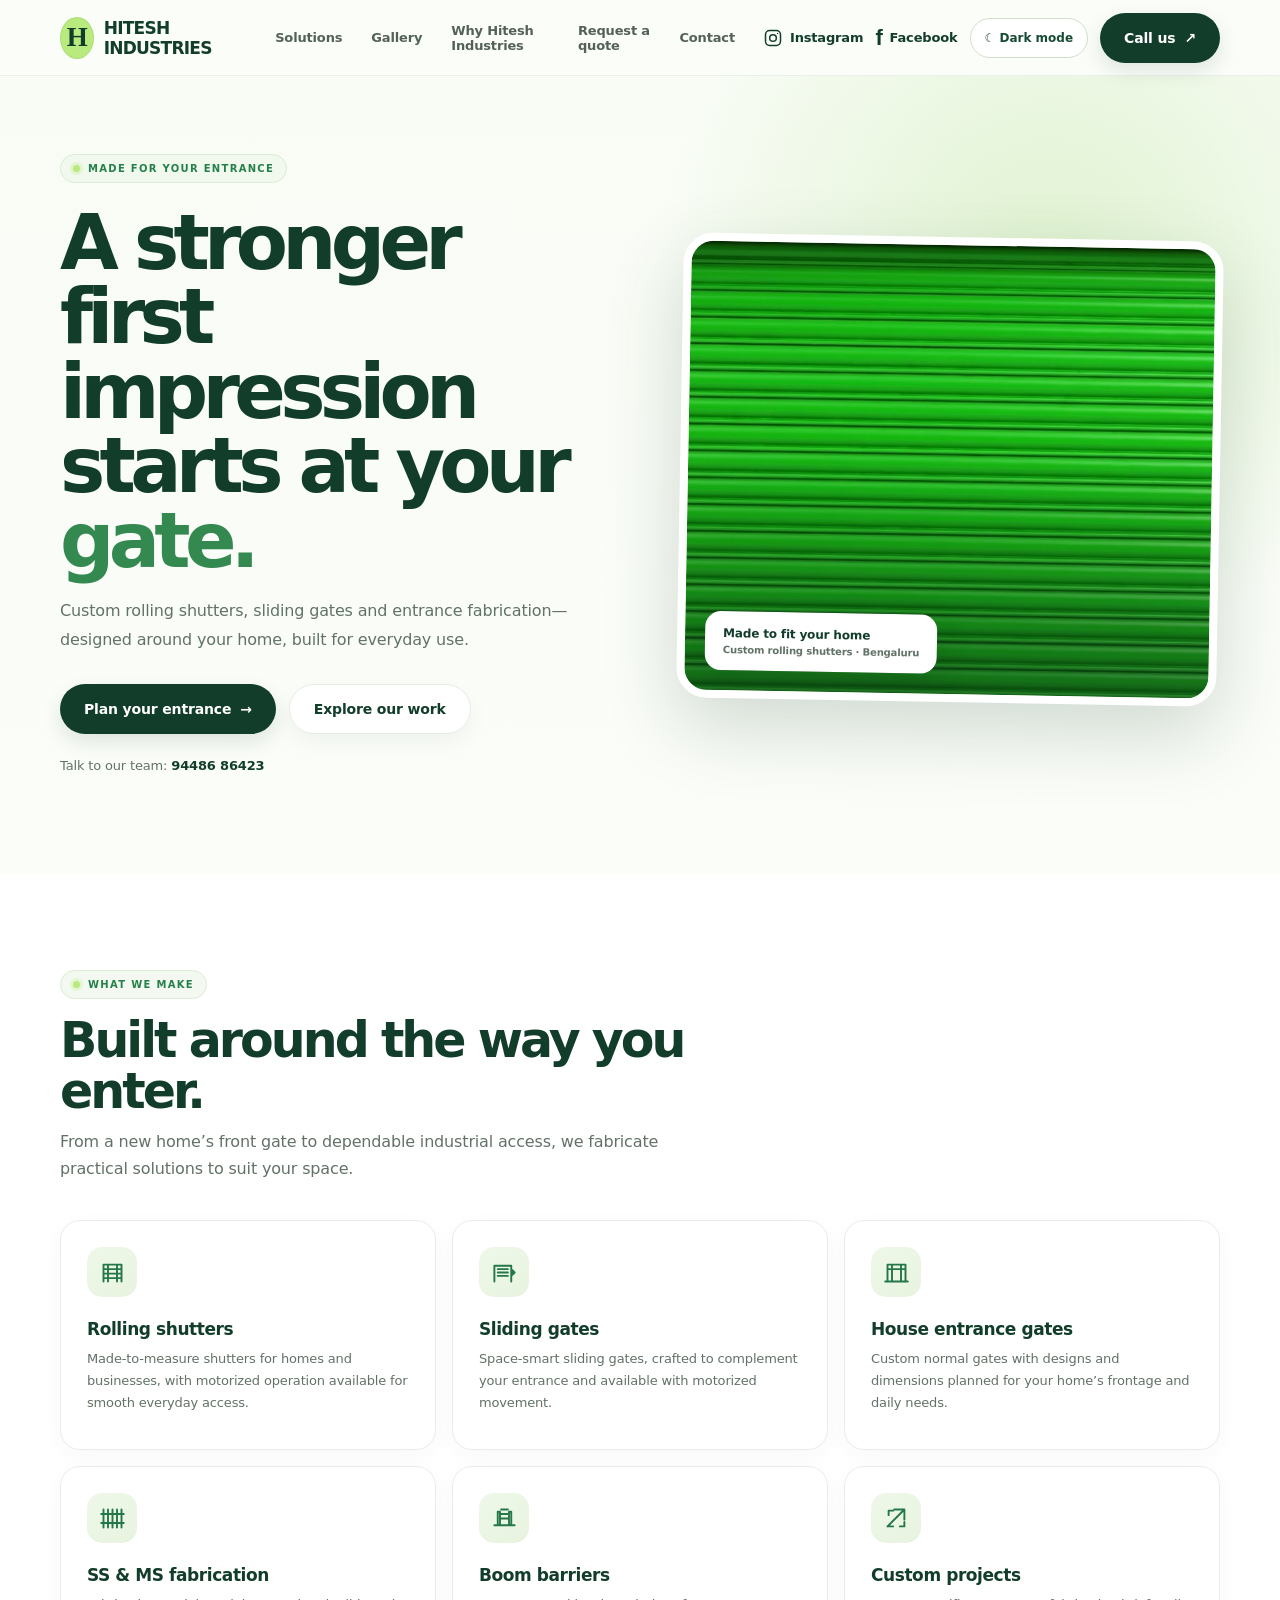
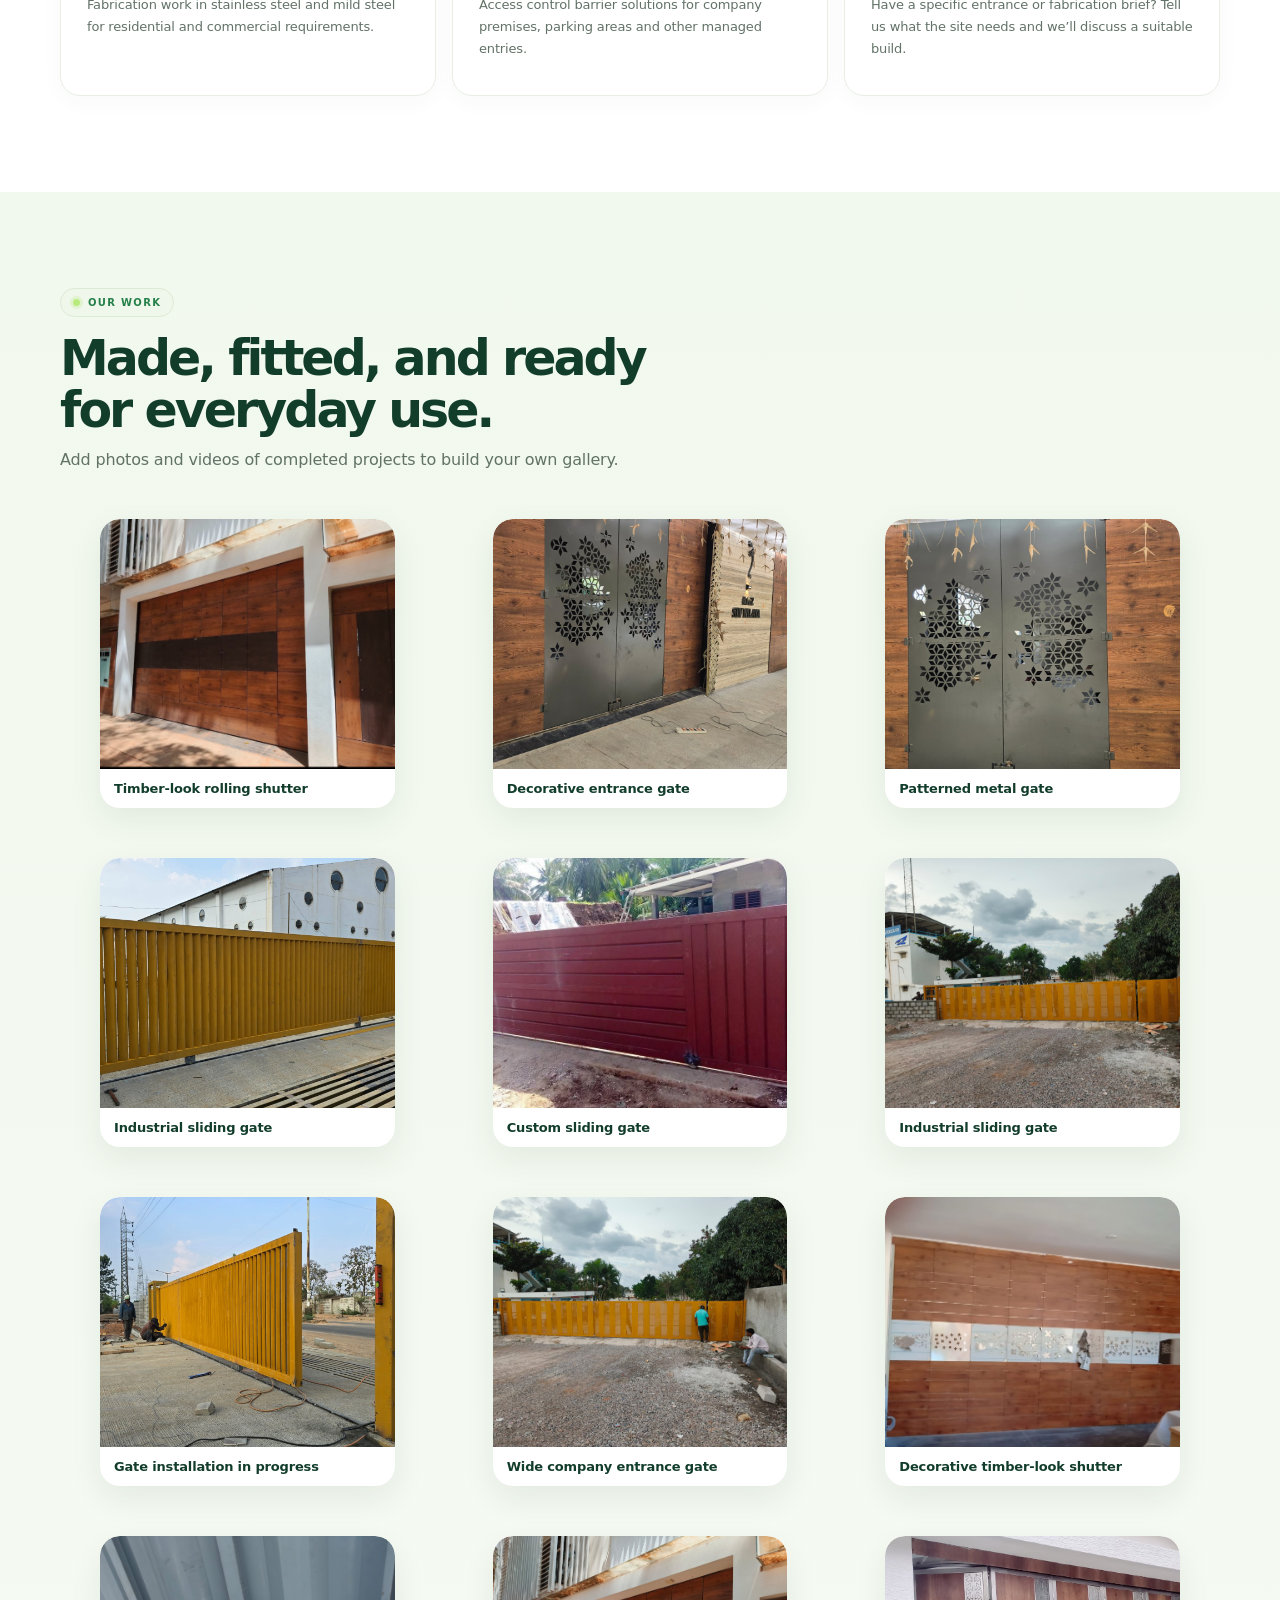
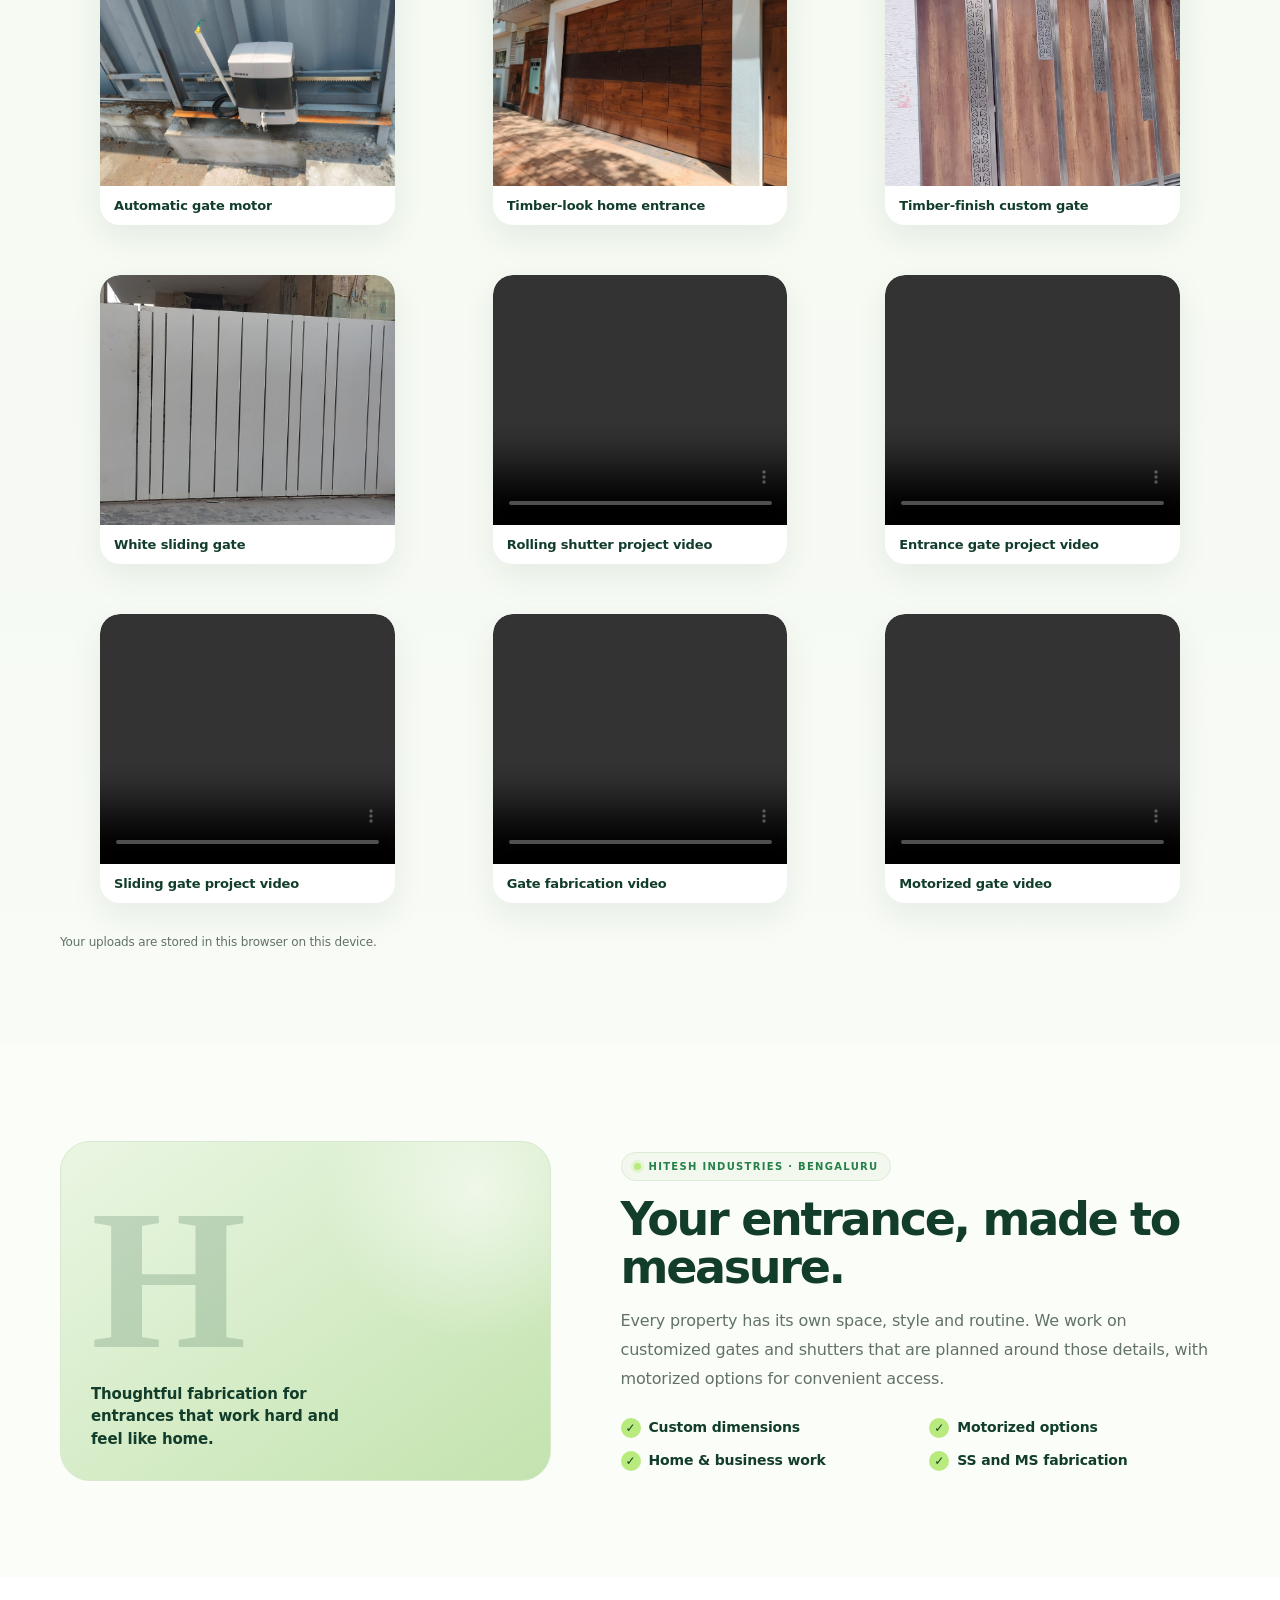
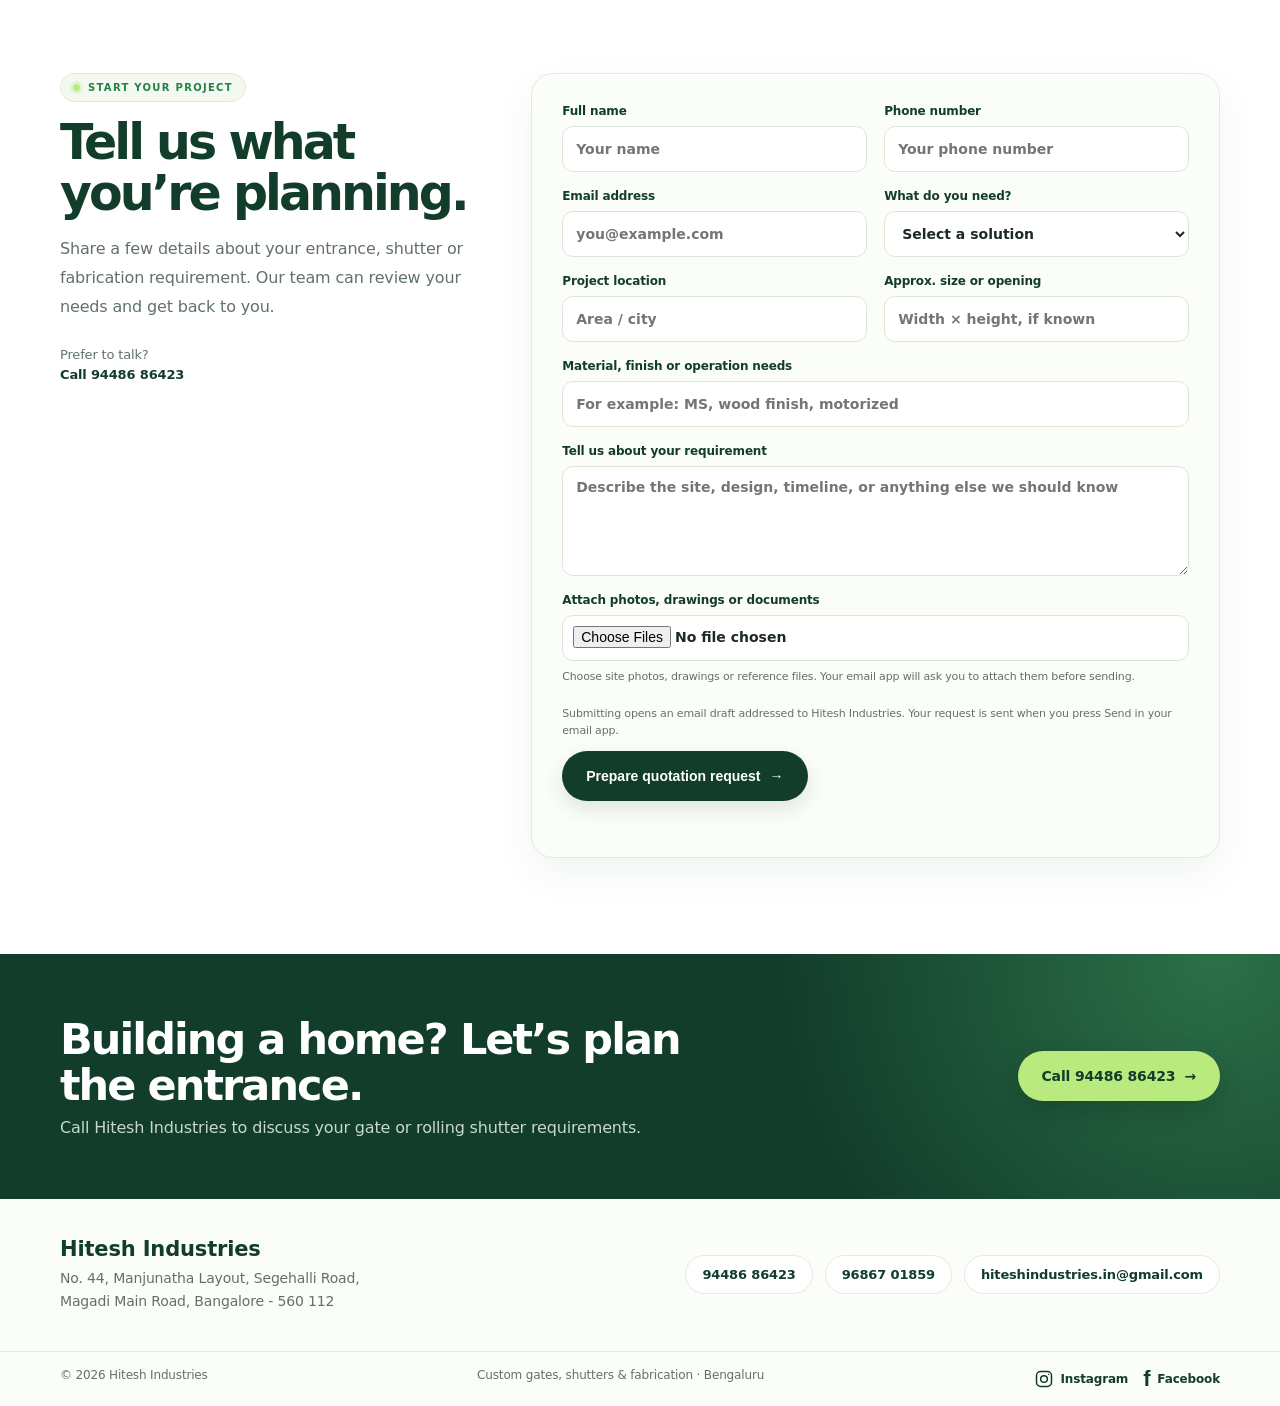
==== commit d5db6599: "Enable theme toggle on homepage" ====
--- a/index.html
+++ b/index.html
@@ -440,7 +440,7 @@
       });
     })();
   </script>
-</body>
+<script src="theme.js"></script></body>
 </html>
 
 
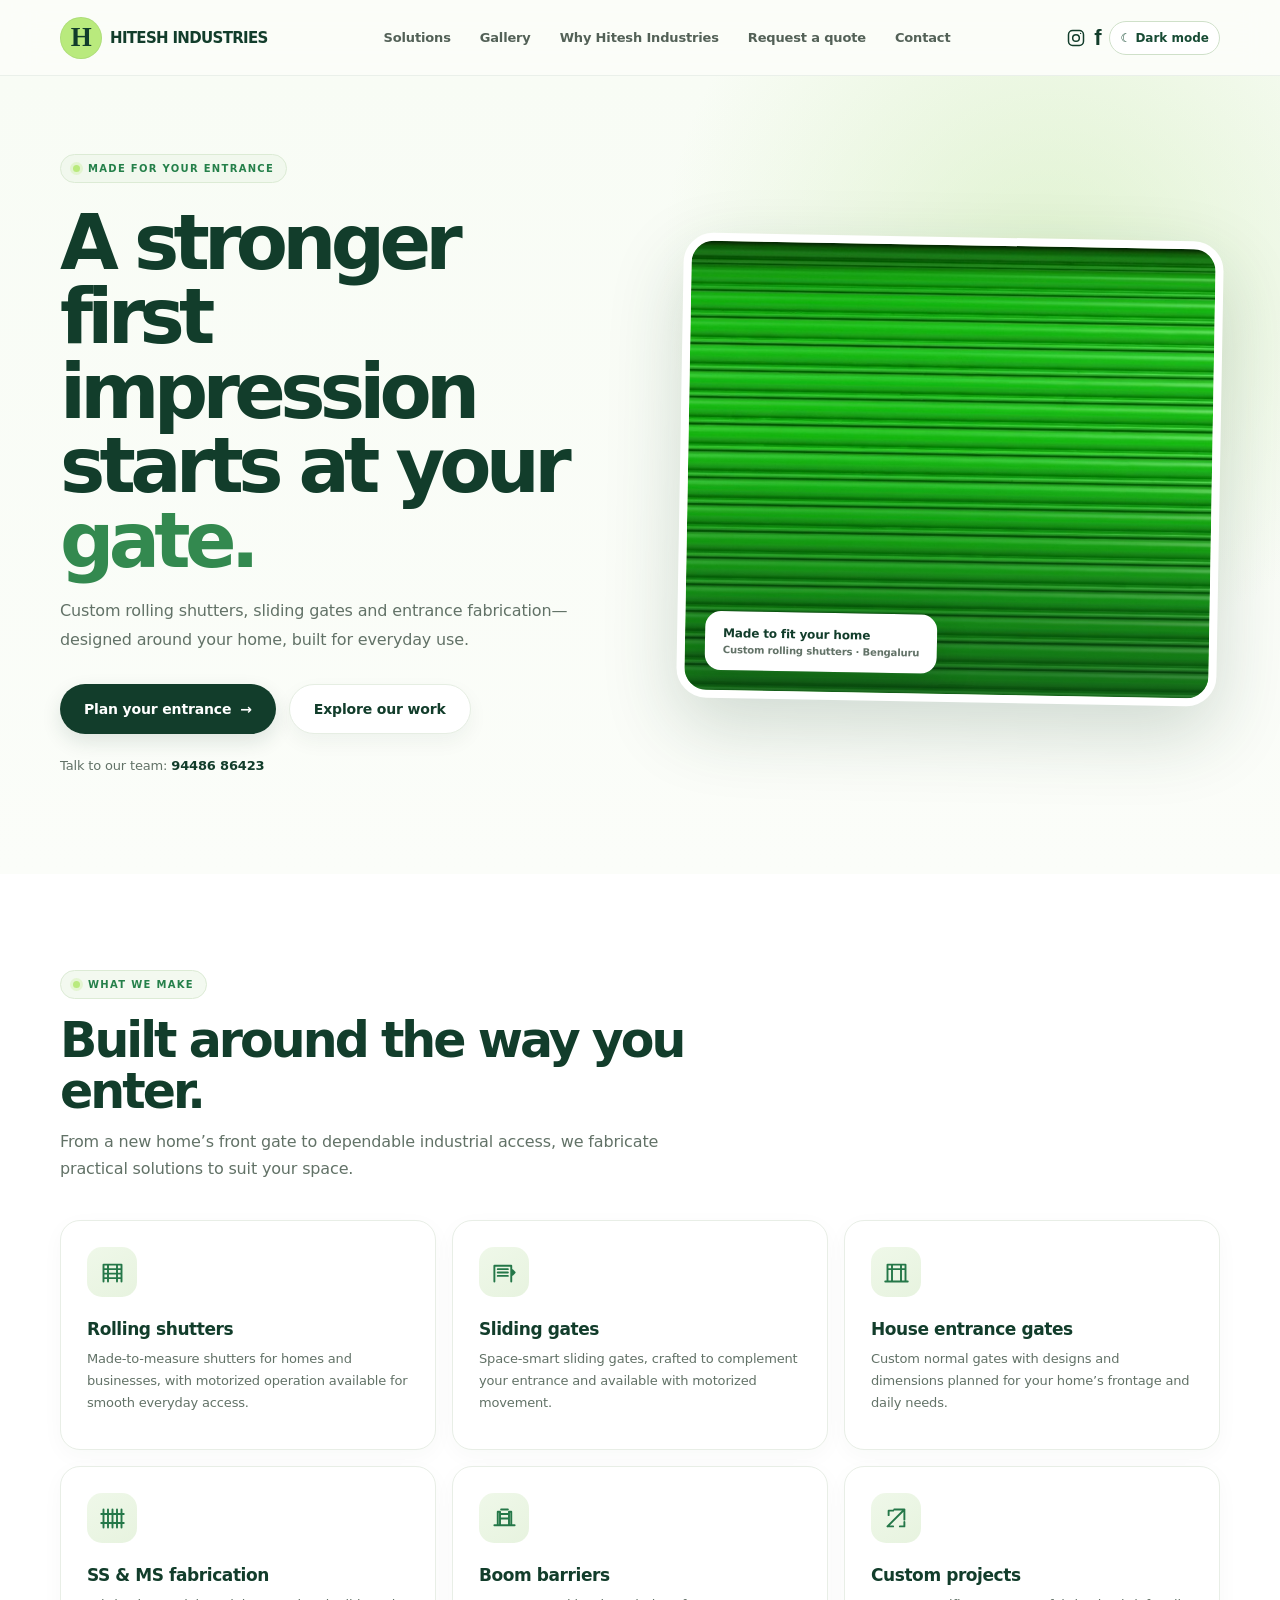
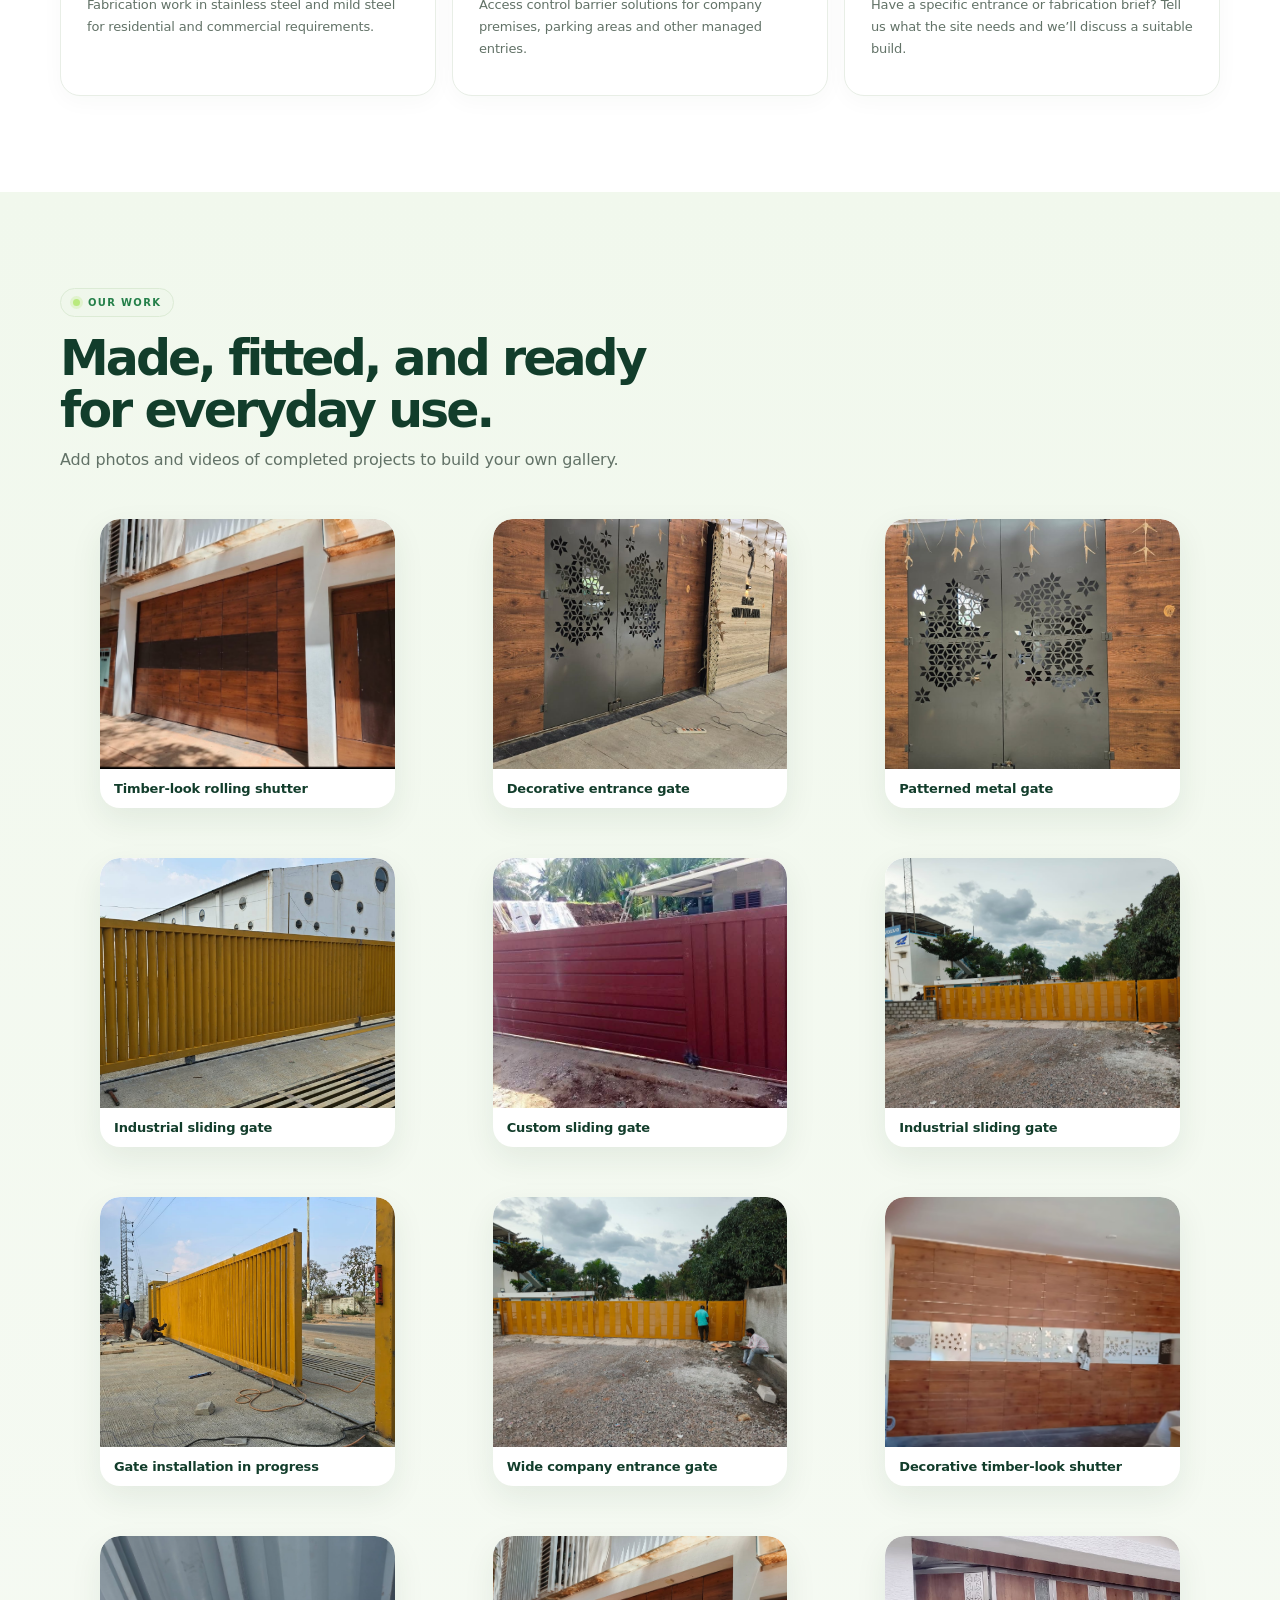
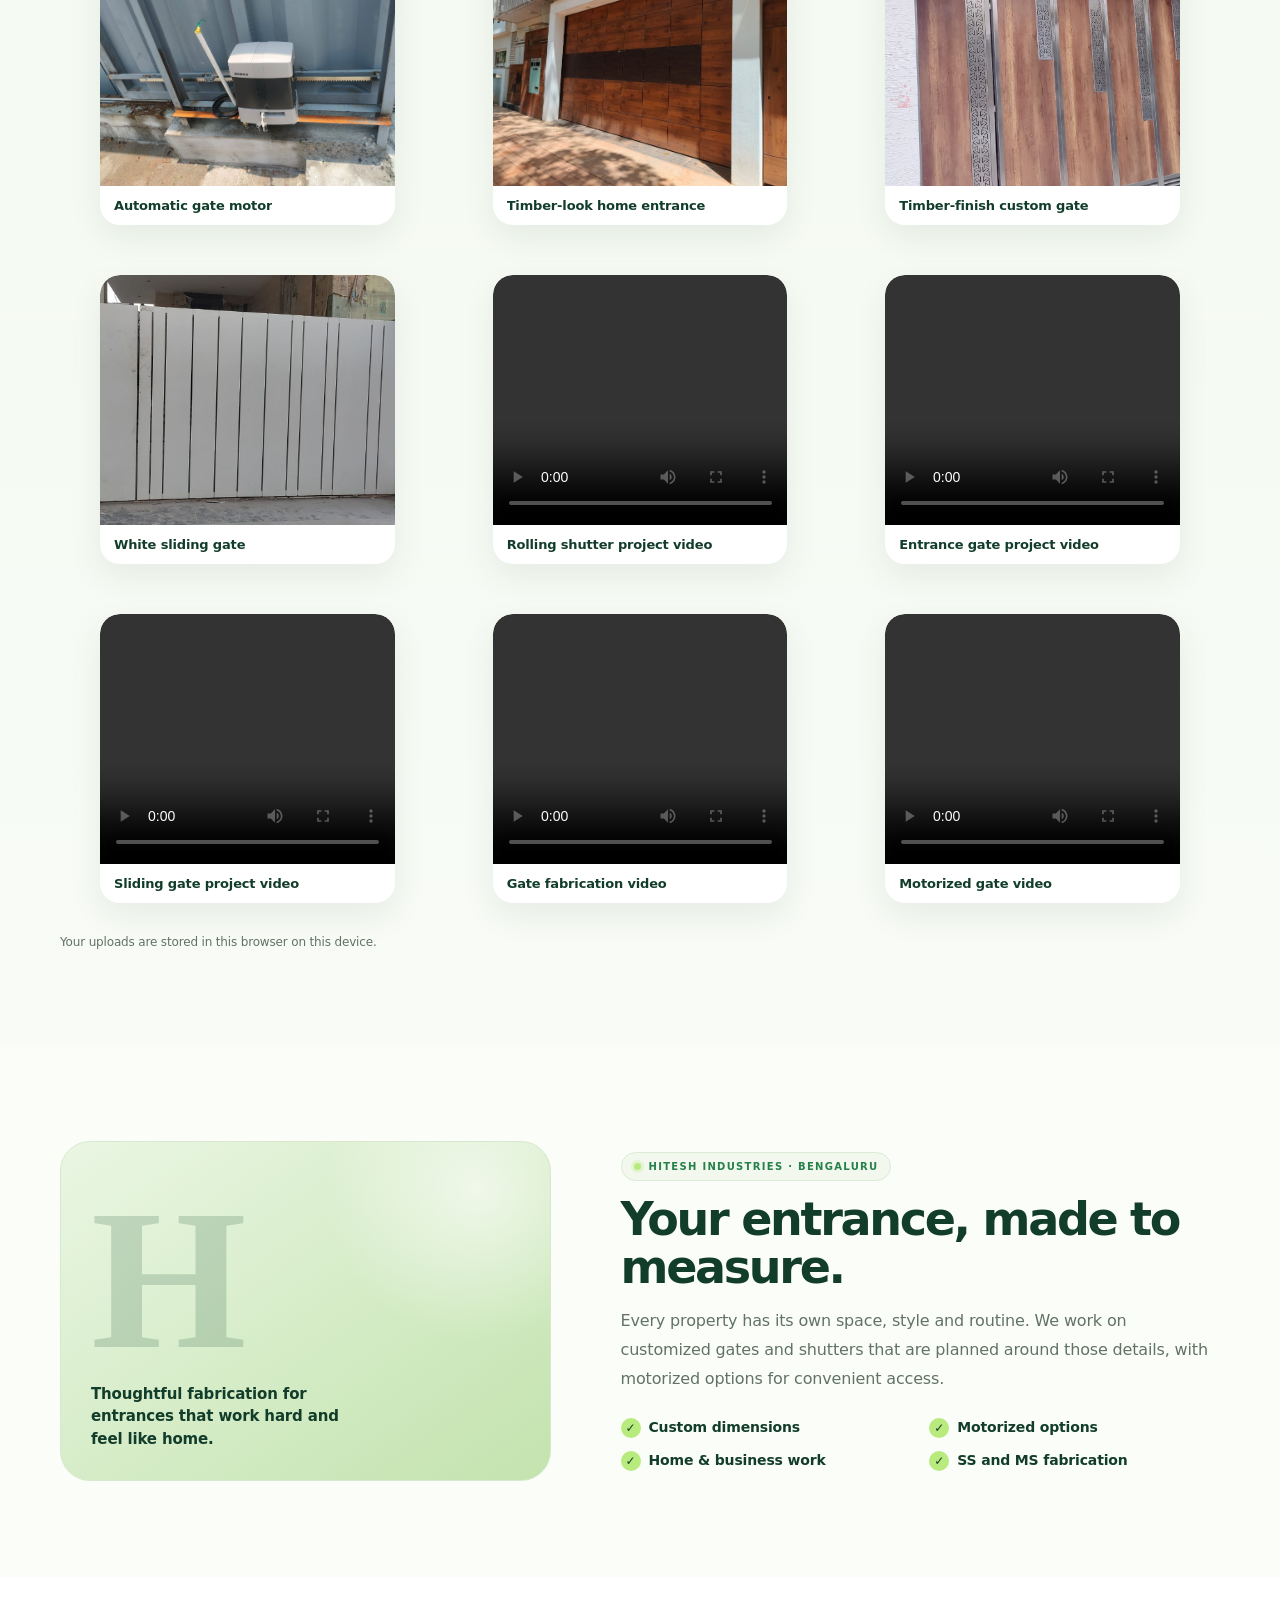
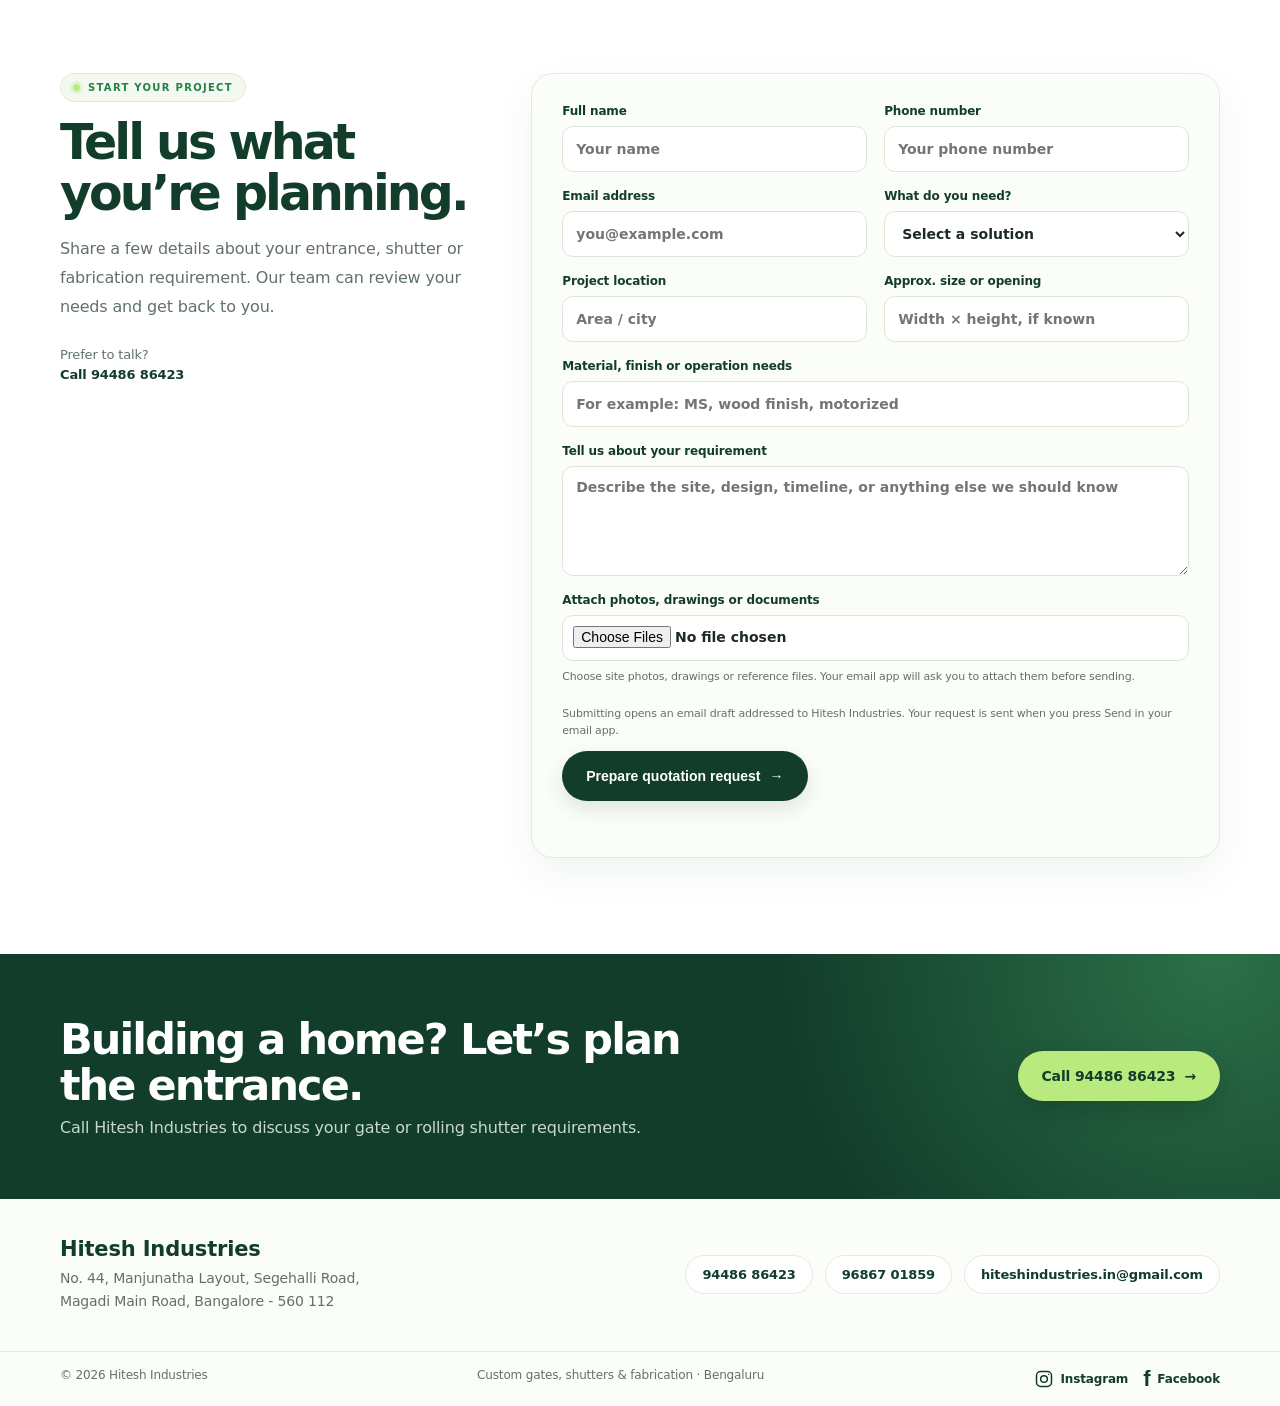
==== commit b3e7f2d8: "Refresh homepage theme script" ====
--- a/index.html
+++ b/index.html
@@ -440,7 +440,7 @@
       });
     })();
   </script>
-<script src="theme.js"></script></body>
+<script src="theme.js?v=81e2467"></script></body>
 </html>
 
 
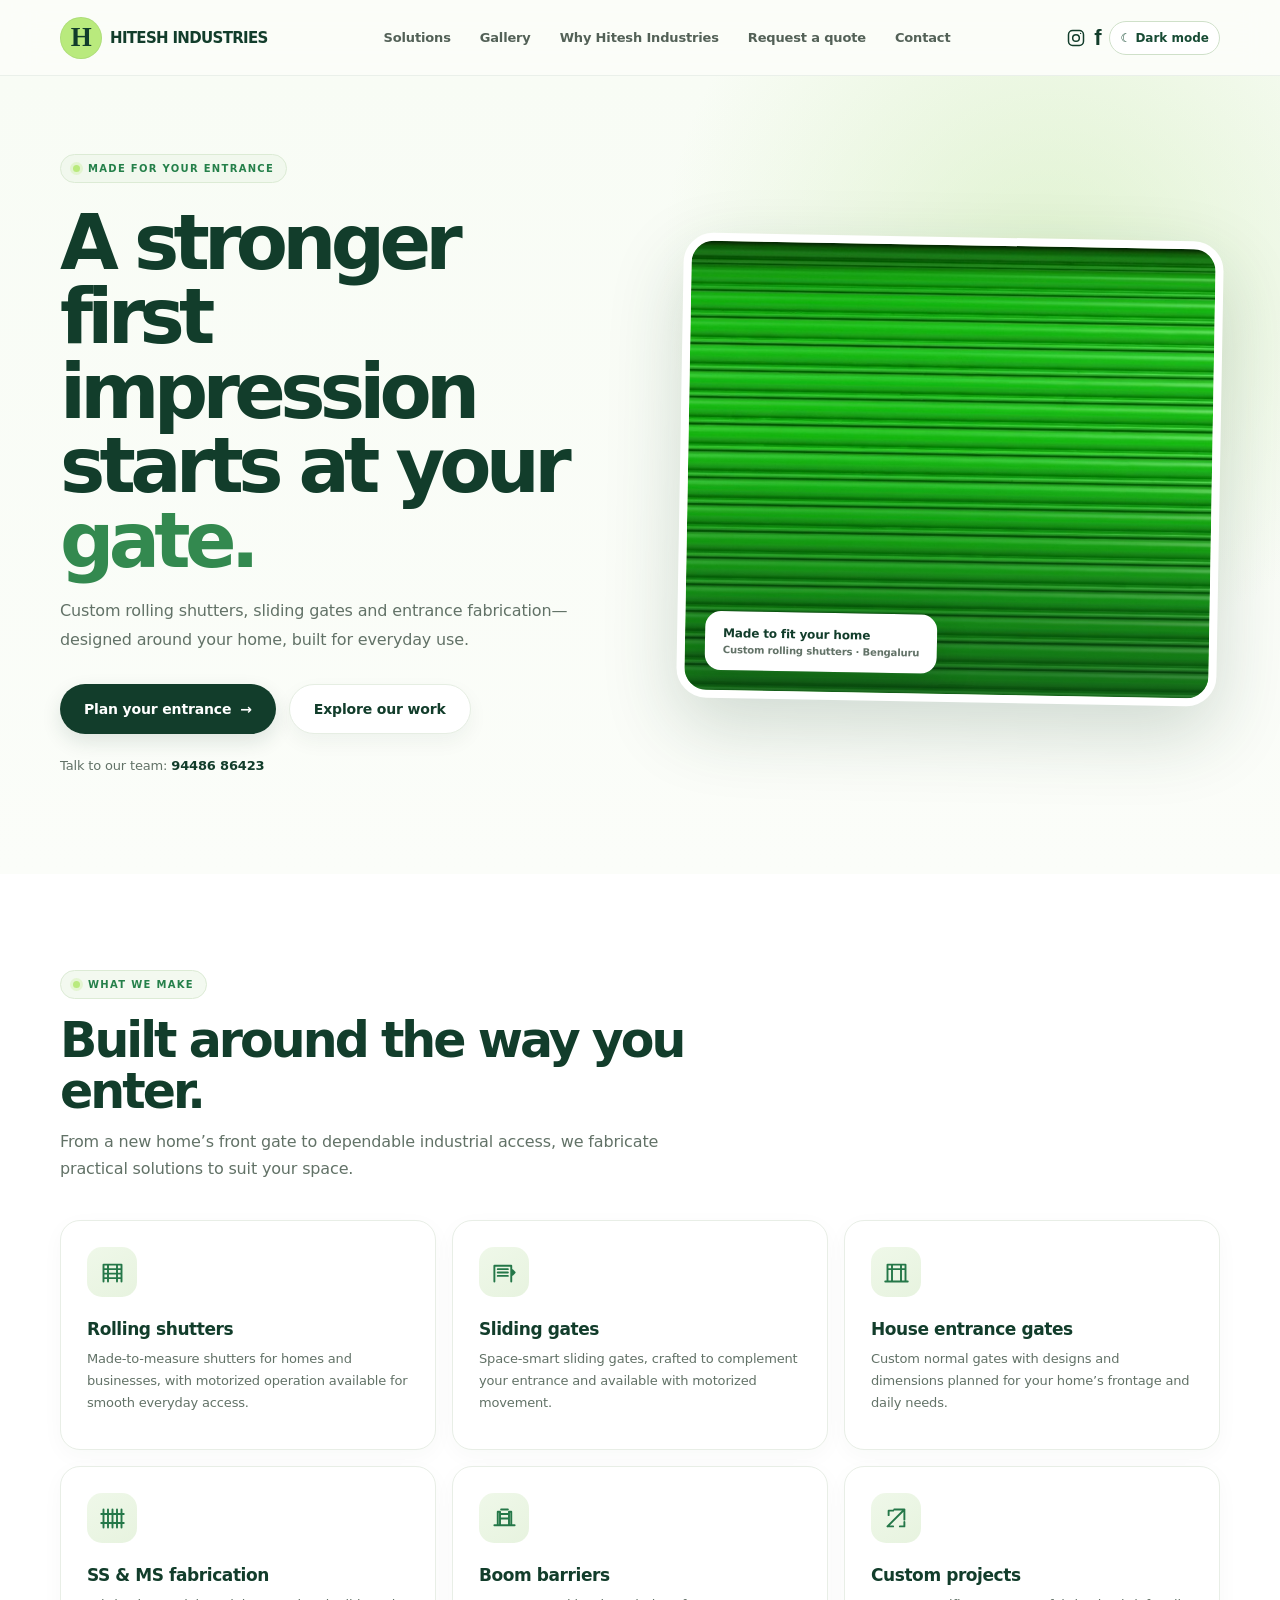
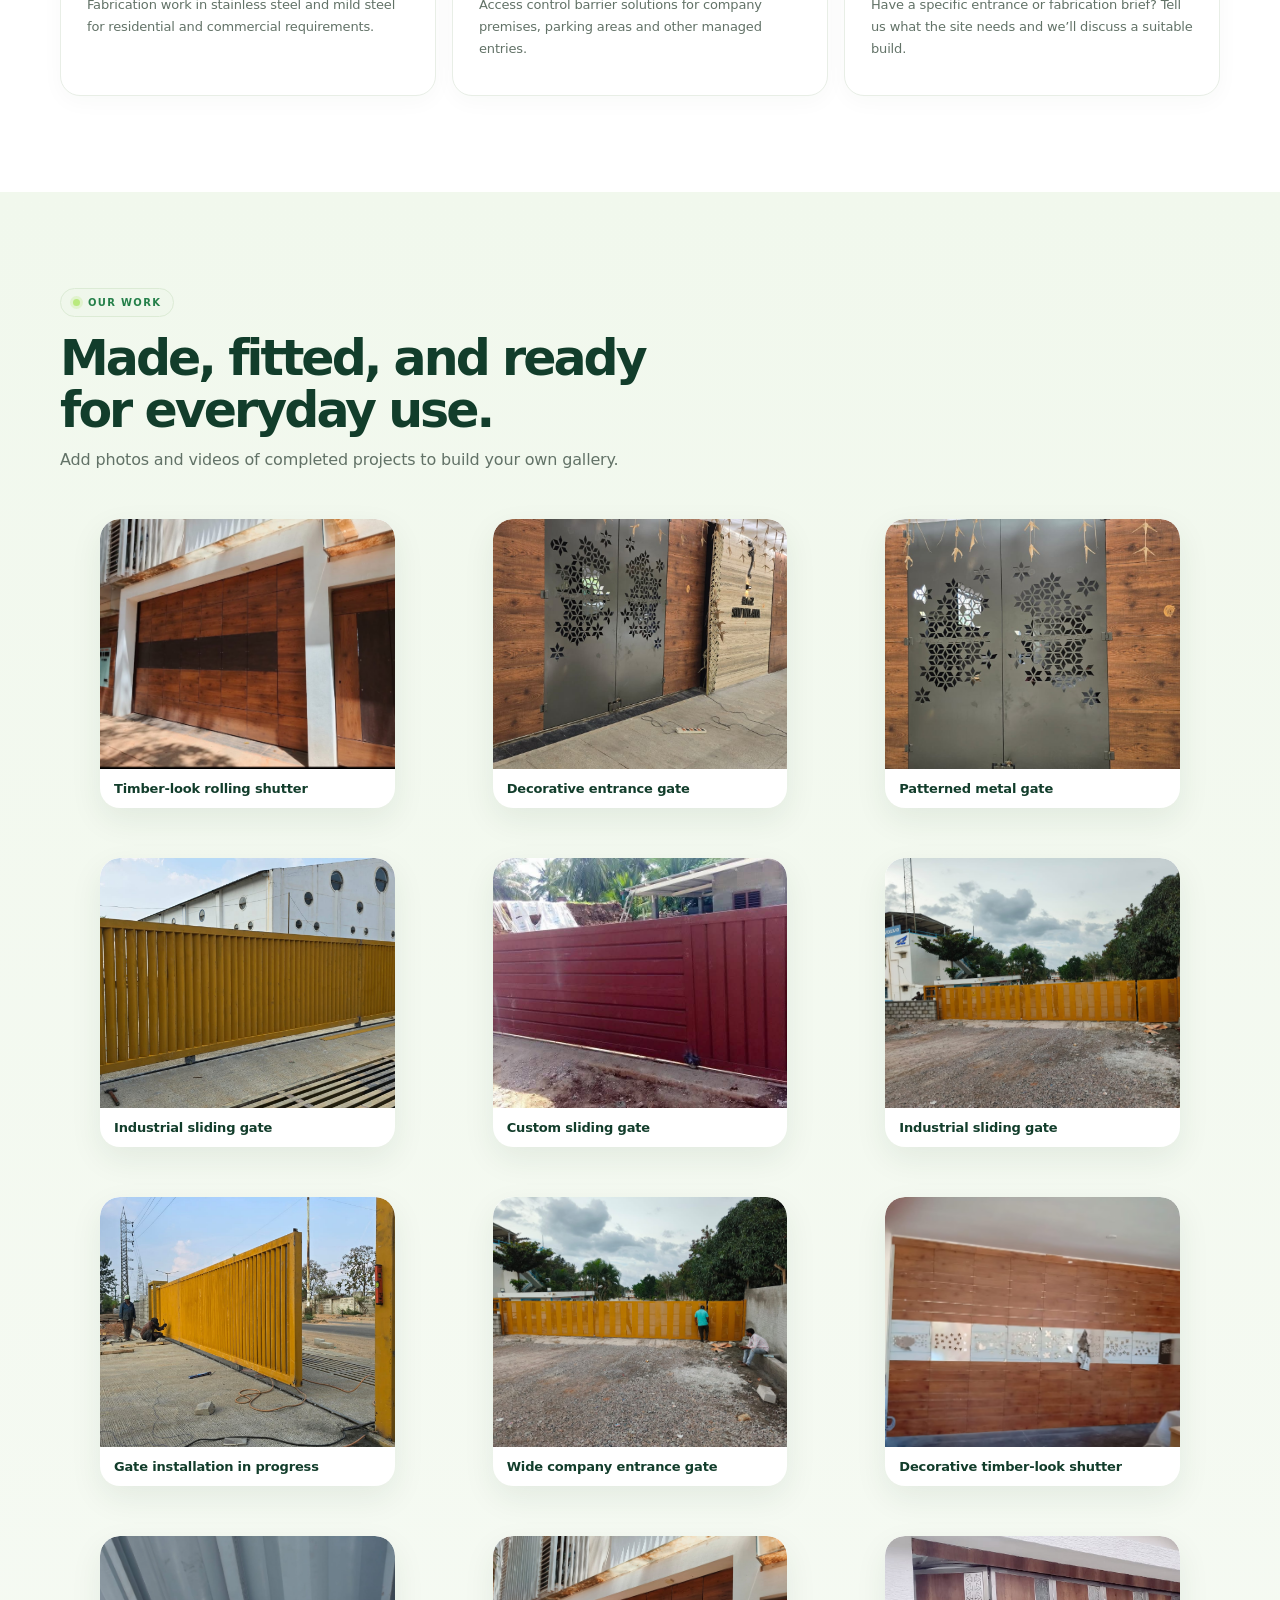
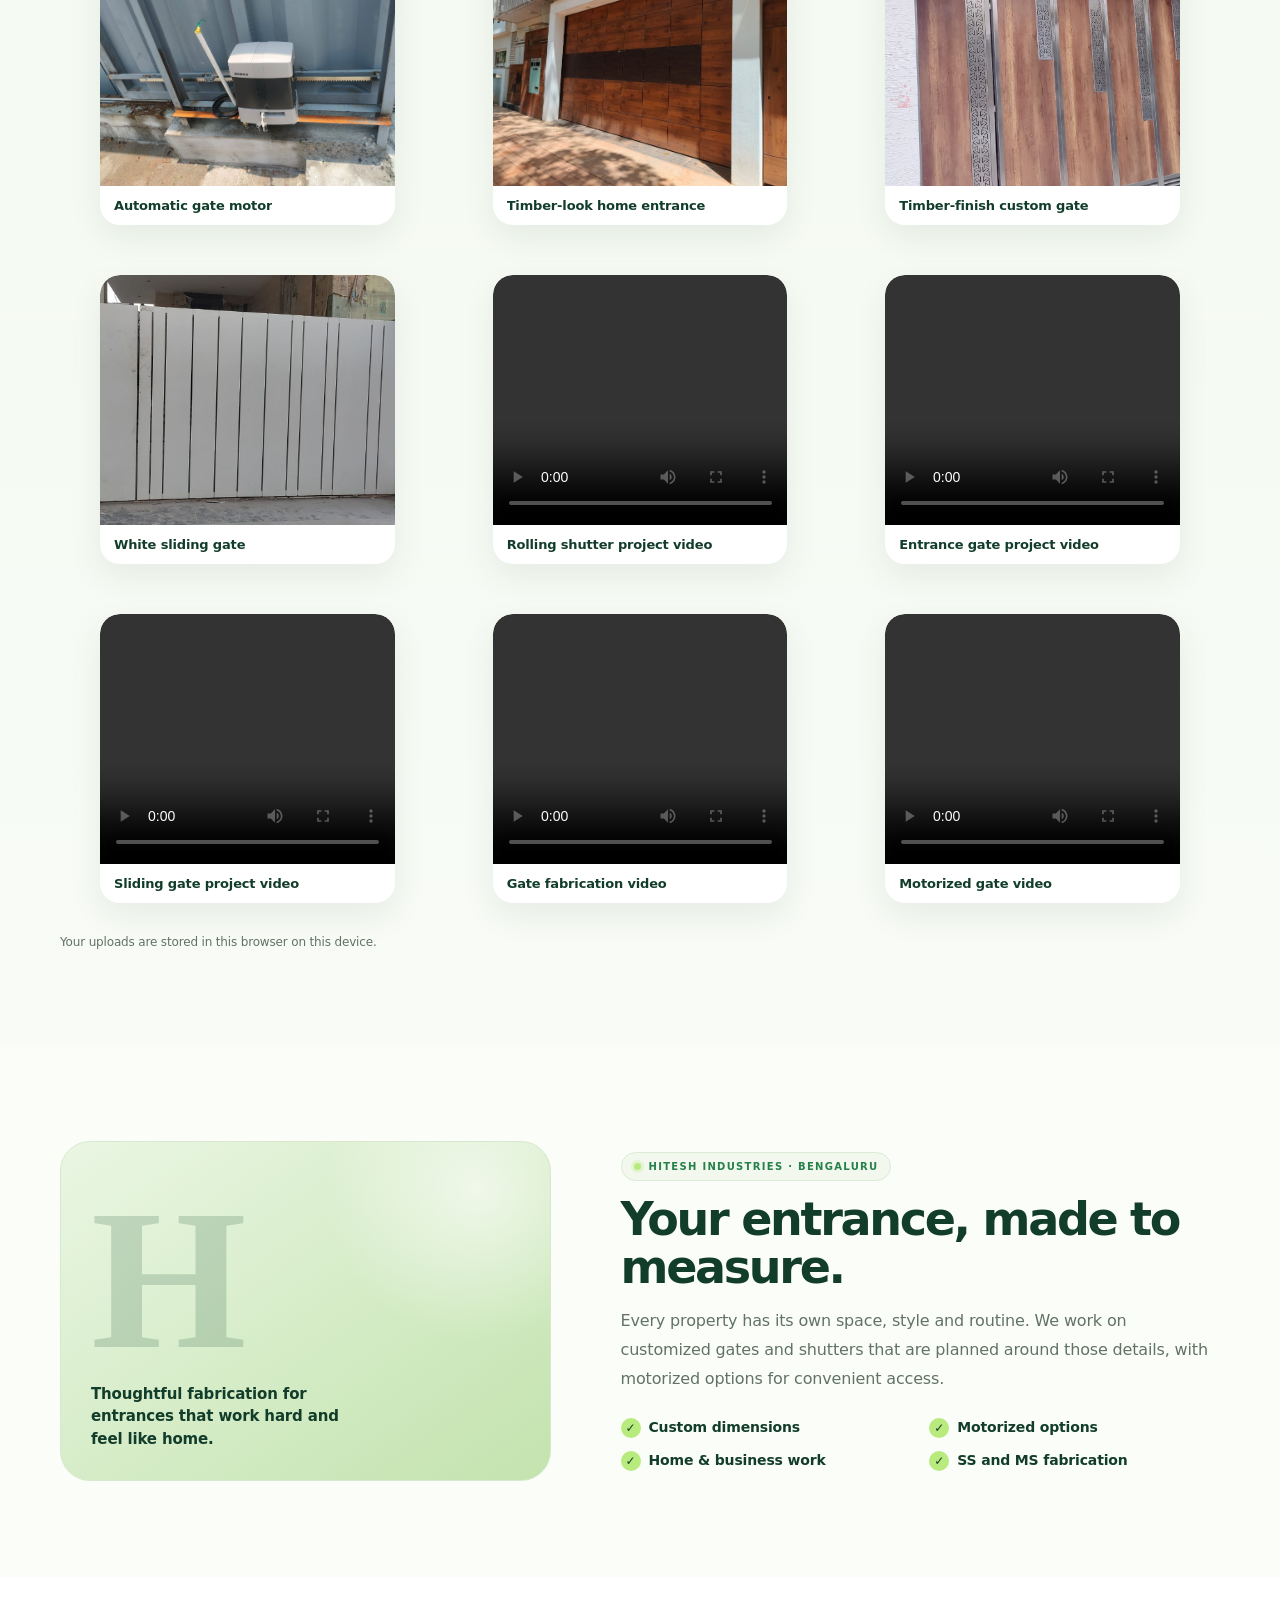
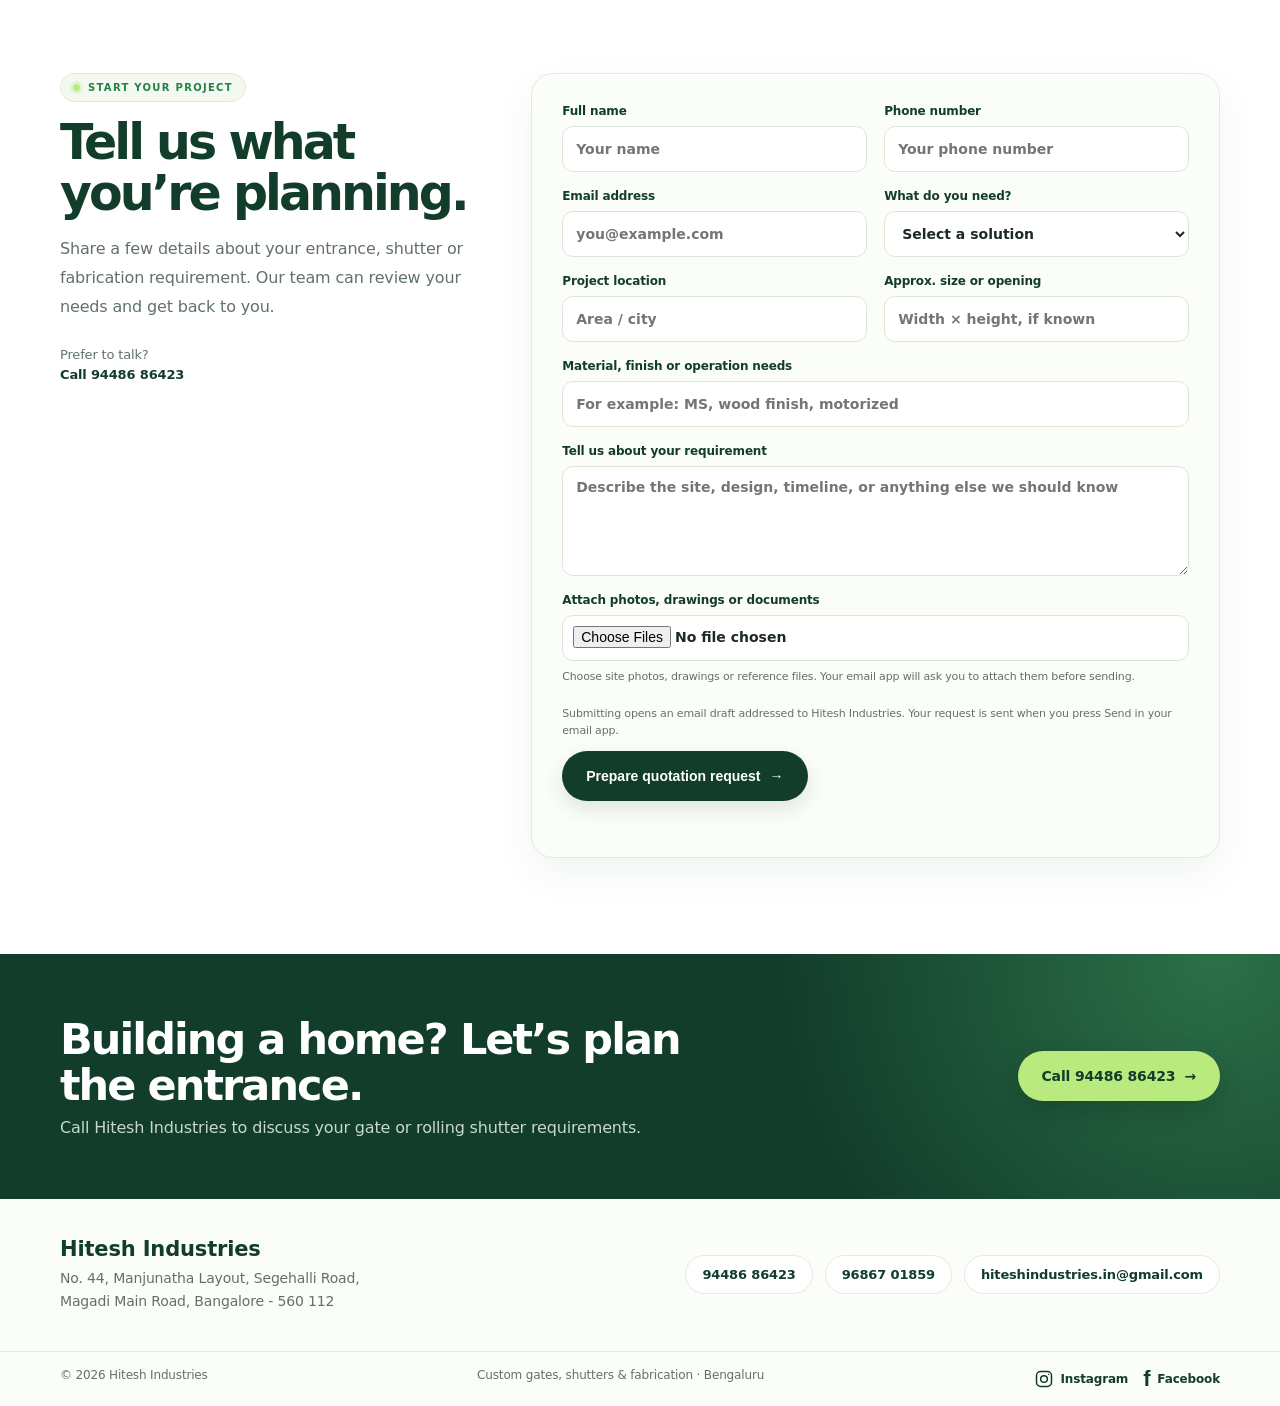
==== commit b9b52df8: "Force refresh latest header styles" ====
--- a/index.html
+++ b/index.html
@@ -440,7 +440,7 @@
       });
     })();
   </script>
-<script src="theme.js?v=81e2467"></script></body>
+<script src="theme.js?v=b3e7f2d"></script></body>
 </html>
 
 
